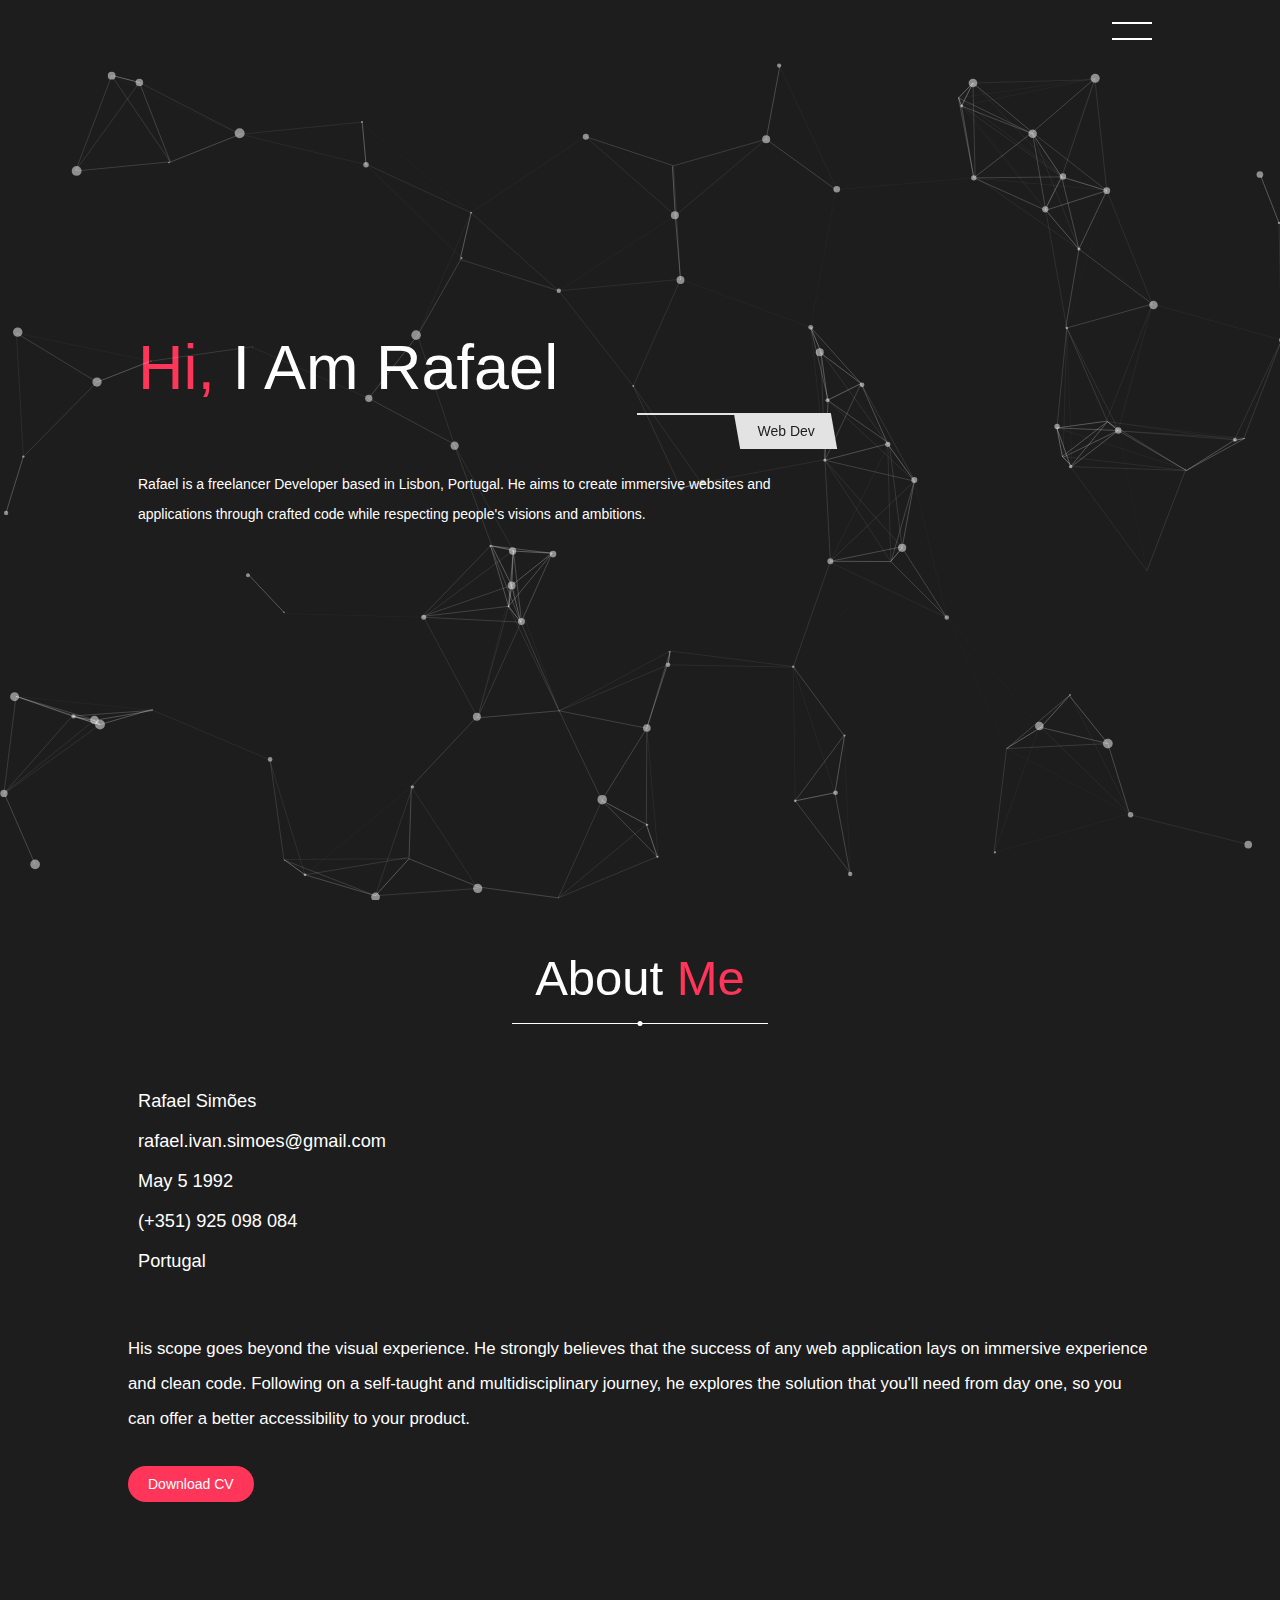
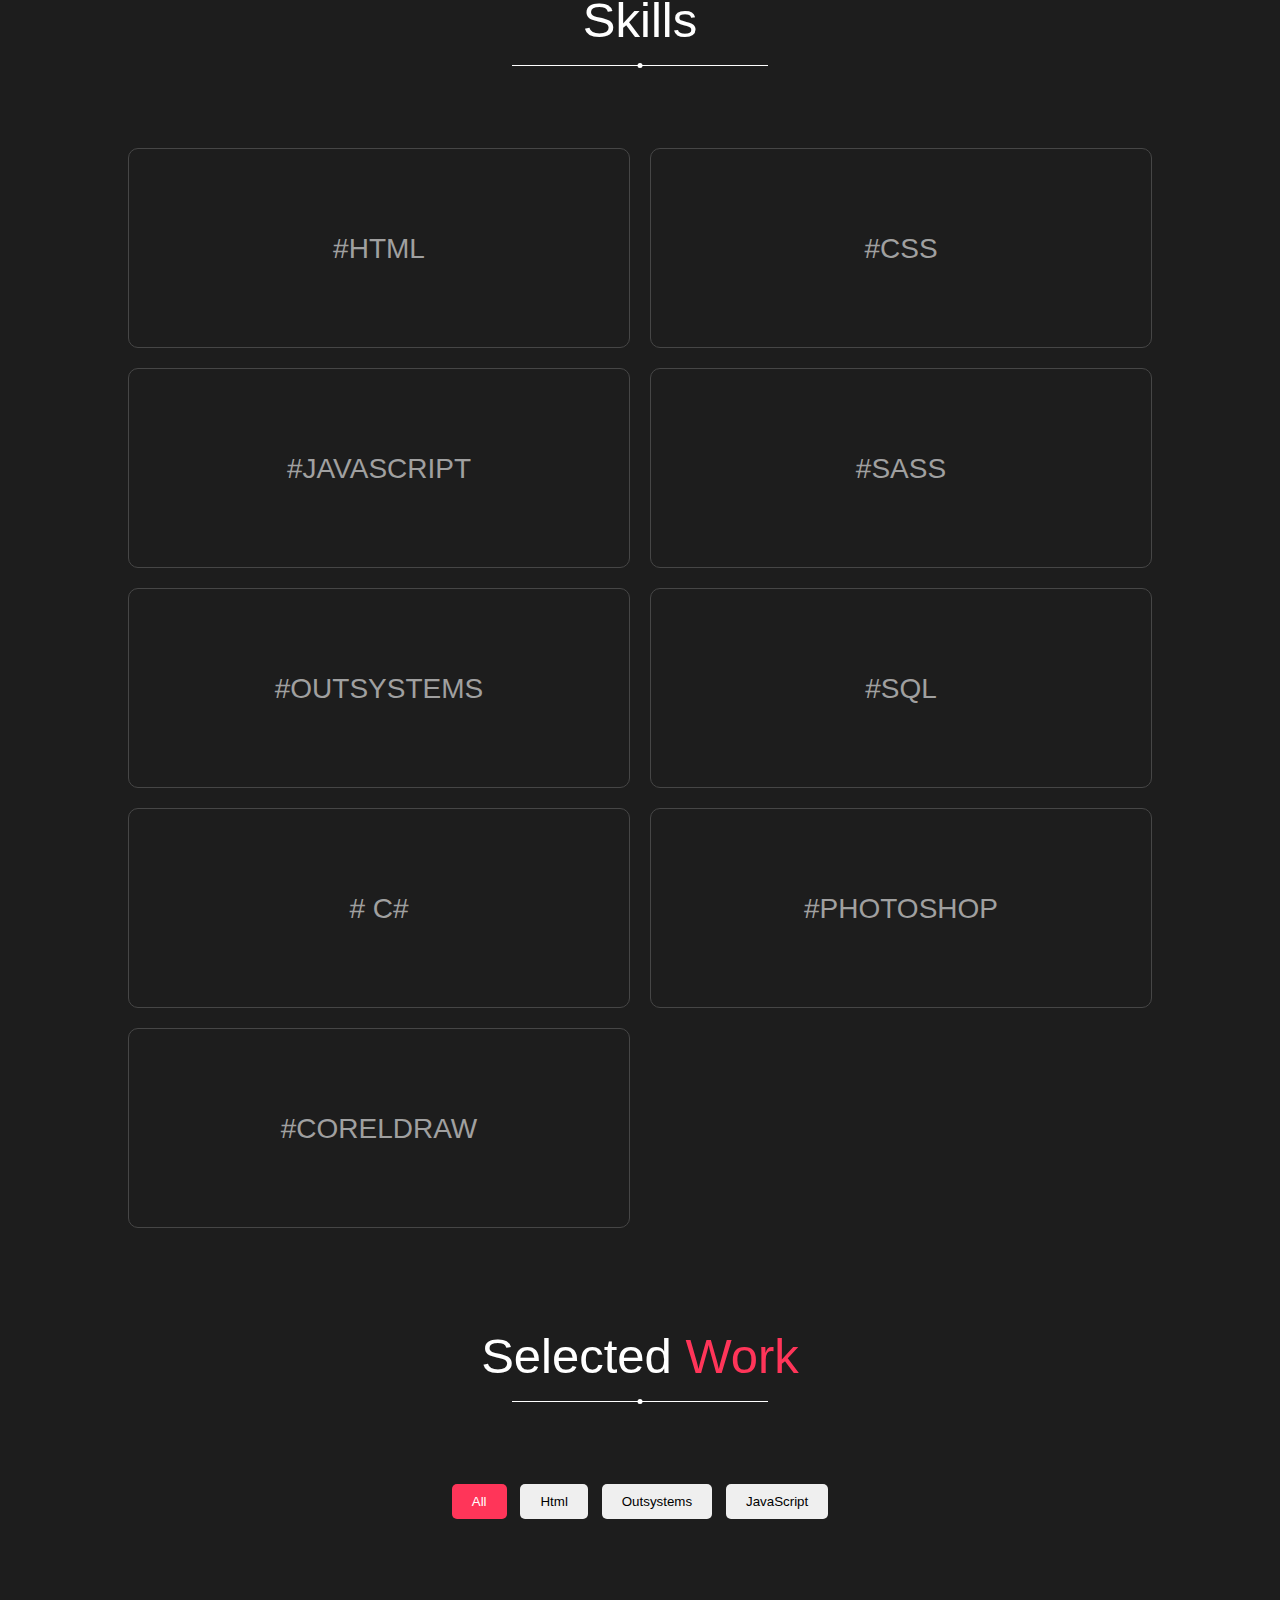
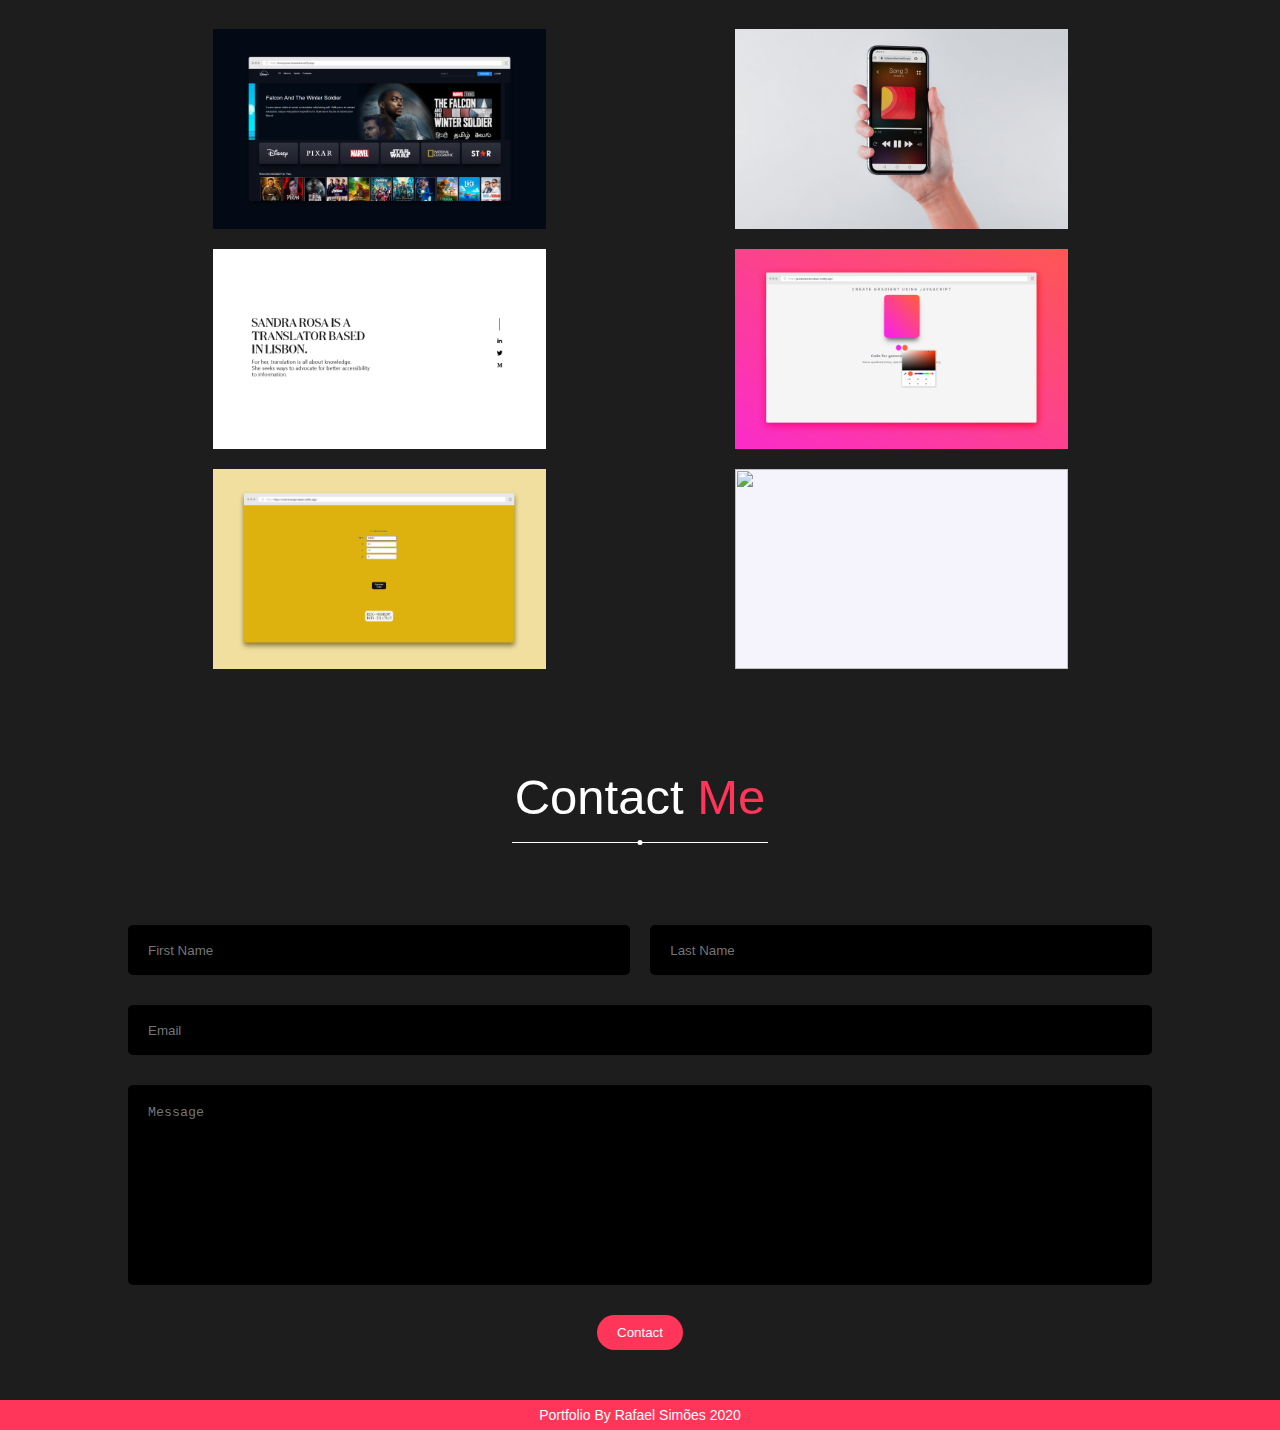
==== index.html @ a0189faa "updated index" ====
<!DOCTYPE html><html lang="en"><head><meta charset="UTF-8"><meta http-equiv="X-UA-Compatible" content="IE=edge"><meta name="viewport" content="width=device-width,initial-scale=1"><meta name="description" content="Personal webdev portfolio to show off my works, Owner: Rafael Simões"><title>Webdev Portfolio</title><link rel="icon" type="image/svg+xml" href="assets/favicon.svg"><link rel="icon" type="image/png" href="assets/favicon.png"><link rel="stylesheet" href="https://pro.fontawesome.com/releases/v5.10.0/css/all.css" integrity="sha384-AYmEC3Yw5cVb3ZcuHtOA93w35dYTsvhLPVnYs9eStHfGJvOvKxVfELGroGkvsg+p" crossorigin="anonymous"><link rel="stylesheet" href="css/style.min.css"><script src="js/jquery.min.js" type="text/javascript"></script></head><body><nav class="navbar"><h1 class="brand"></h1><div class="toggle-btn"><span></span> <span></span></div><ul class="links-container"><li class="links-item"><a href="#" class="link active">home</a></li><li class="links-item"><a href="#project-section" class="link">projects</a></li><li class="links-item"><a href="#about-section" class="link">about</a></li><li class="links-item"><a href="#contact-section" class="link">contact</a></li></ul></nav><section class="home"><div id="particles-js"><div class="hero-content"><h1 class="hero-heading"><span class="highlight">hi, </span>i am rafael</h1><p class="profession">web dev</p><p class="info">Rafael is a freelancer Developer based in Lisbon, Portugal. He aims to create immersive websites and applications through crafted code while respecting people's visions and ambitions.</p></div></div><!-- <img src="assets/profilepic.jpg" alt="" class="image"> --></section><section class="about" id="about-section"><h2 class="heading">about <span class="highlight">me</span></h2><p class="sub-heading"></p><div class="separator"></div><div class="about-me-container"><div class="left-col"><ul><li><span><!-- <label for="name">Name:</label> --><i class="fas fa-user"></i>Rafael Simões</span></li><li><span><!-- <label for="email">Email:</label> --><i class="fas fa-at"></i>rafael.ivan.simoes@gmail.com</span></li><li><span><!-- <label for="birthday">Birthday:</label> --><i class="fas fa-birthday-cake"></i>May 5 1992</span></li><li><span><!-- <label for="phone">Phone:</label> --><i class="fas fa-mobile-alt"></i>(+351) 925 098 084</span></li><li><span><!-- <label for="from">From:</label> --><i class="fas fa-map-marker-alt"></i>Portugal</span></li><!-- <li><span><label for="residence">Residence:</label>Odivelas, Lisbon</span></li> --></ul></div><div class="right-col"><p class="about-para">His scope goes beyond the visual experience. He strongly believes that the success of any web application lays on immersive experience and clean code. Following on a self-taught and multidisciplinary journey, he explores the solution that you'll need from day one, so you can offer a better accessibility to your product.</p><a href="https://drive.google.com/file/d/15778K49CwCt2Iw3bn6GkXHOOySLthZd6/view?usp=sharing" class="btn" target="_blank" rel="noreferrer">download CV</a></div></div><h2 class="heading">skills</h2><div class="separator"></div><div class="skill-container"><div class="skill-card" style="--bg:#f06529"><p class="skill">#HTML</p></div><div class="skill-card" style="--bg:#379AD6"><p class="skill">#CSS</p></div><div class="skill-card" style="--bg:#F7DF1E"><p class="skill">#JAVASCRIPT</p></div><div class="skill-card" style="--bg:#ff00bb"><p class="skill">#SASS</p></div><div class="skill-card" style="--bg:#f00000"><p class="skill">#OUTSYSTEMS</p></div><div class="skill-card" style="--bg:#5ED9FB"><p class="skill">#SQL</p></div><div class="skill-card" style="--bg:#326690"><p class="skill"># C#</p></div><div class="skill-card" style="--bg:#001870"><p class="skill">#PHOTOSHOP</p></div><div class="skill-card" style="--bg:#00bd00"><p class="skill">#CORELDRAW</p></div></div></section><section class="project" id="project-section"><h2 class="heading">Selected<span class="highlight"> work</span></h2><p class="sub-heading"></p><div class="separator"></div><div class="filters"><button class="filter-btn active" id="all">all</button> <button class="filter-btn" id="html">html</button> <button class="filter-btn" id="outsystems">outsystems</button> <button class="filter-btn" id="javascript">javaScript</button><!--             <button class="filter-btn " id="ui">ui/ux</button> --></div><div class="project-container"></div></section><section class="contact" id="contact-section"><h2 class="heading">Contact<span class="highlight"> Me</span></h2><p class="sub-heading"></p><div class="separator"></div><form action="index.html?submitted=OK" name="contact" method="POST" data-netlify="true"><div class="contact-form"><div class="name"><input type="text" name="firstName" class="first-name" required placeholder="first name"> <input type="text" name="lastName" class="last-name" required placeholder="last name"></div><input type="email" name="email" required class="email" placeholder="email"> <textarea class="message" name="message" placeholder="message" required></textarea> <button class="btn contact-btn">contact</button></div></form></section><footer class="footer">Portfolio by Rafael Simões 2020</footer><script src="js/project.min.js"></script><script src="js/script.min.js"></script><script src="js/particles.min.js"></script><script src="js/app.min.js"></script></body></html>
---- css/style.min.css ----
*{margin:0;padding:0;box-sizing:border-box}html{scroll-behavior:smooth}body{width:100%;position:relative;background:#1d1d1d;color:#fff;font-family:Roboto,sans-serif}ul{list-style:none}.navbar{position:fixed;top:0;left:0;width:100%;height:60px;background:#1d1d1d;padding:0 10vw;display:flex;justify-content:space-between;align-items:center;z-index:9}.brand{text-transform:capitalize;font-weight:500}.links-container{display:flex;list-style:none}.link{text-transform:capitalize;color:#fff;text-decoration:none;margin:0 10px;padding:10px;position:relative}.link:hover:not(.active){opacity:.7}.link.active::before,.separator::before{content:'';position:absolute;bottom:0;left:50%;transform:translateX(-50%);width:5px;height:5px;border-radius:50%;background:#fff}.link.active::after,.separator::after{content:'';position:absolute;bottom:2px;left:0;width:100%;height:1px;background:#fff}.home{width:100%;min-height:calc(100vh - 60px);height:auto;margin-top:60px;padding:0 10vw;display:flex;align-items:center;justify-content:space-between;position:relative}.particles-js-canvas-el{position:absolute;top:0;left:0;z-index:0}.hero-content{width:50%}.hero-heading{font-size:5rem;text-transform:capitalize;font-weight:500}.highlight{color:#ff3559}.profession{width:fit-content;display:block;margin:10px 0 20px;margin-left:auto;text-transform:capitalize;position:relative;padding:10px 20px;color:#1d1d1d;z-index:2}.profession::before{content:'';position:absolute;top:0;left:0;width:100%;height:100%;background:#e3e3e3;z-index:-1;transform:skewX(10deg)}.profession::after{content:'';position:absolute;top:0;left:-100px;width:100px;height:2px;background:#e3e3e3}.info{line-height:30px;margin-bottom:50px}.btn{padding:10px 20px;text-decoration:none;border-radius:50px;background:#ff3559;color:#fff;text-transform:capitalize;border:none}.image{max-width:350px;object-fit:cover;border-radius:50px;z-index:2}.about{width:100%;height:auto;padding:50px 10vw}.heading{text-align:center;font-weight:500;font-size:3.5rem;text-transform:capitalize}.sub-heading{text-align:center;text-shadow:1rem;margin:10px;opacity:.7}.separator{width:25%;margin:20px auto;position:relative}.about-me-container{margin:75px 0 100px;width:100%;display:grid;grid-template-columns:40% 60%;grid-gap:50px}.left-col,.right-col{position:relative}.about-image{border-radius:10px;box-shadow:0 10px 10px rgba(0,0,0,.25)}.left-col ul{line-height:40px}.left-col ul li{width:100%;position:relative;font-size:1.3rem}.left-col ul li label{font-weight:600;color:#212529;min-width:130px;display:inline-block;background:#f5f5f5;padding:2px 8px;font-size:1.3rem;border-radius:4px;margin-right:10px;margin-bottom:1rem}.left-col i{text-align:center;margin-right:10px;min-width:20px}.about-para{font-size:1.2rem;font-weight:300;line-height:35px;margin-bottom:40px}.skill-container{position:relative;margin-top:100px;display:grid;grid-template-columns:repeat(4,1fr);grid-gap:20px}.skill-card{height:200px;border-radius:10px;border:1px solid #464646;text-align:center;position:relative;cursor:pointer;transition:.5s}.skill{font-size:2rem;color:#a0a0a0;line-height:200px;padding:0 20px}.skill-card:hover{background:var(--bg)}.skill-card:hover .skill{color:#fff}.skill-card.large{grid-column:2 span}.contact,.project{position:relative;padding:50px 10vw}.filters{width:fit-content;display:block;margin:100px auto}.filter-btn{padding:10px 20px;border-radius:5px;border:none;text-transform:capitalize;margin:0 5px 10px;cursor:pointer}.filter-btn.active{background:#ff3559;color:#fff}.project-container{width:100%;display:grid;grid-template-columns:repeat(3,1fr);grid-gap:20px;align-items:center}.project-card{position:relative;cursor:pointer;display:block}.project-card img{width:500px;height:300px;max-height:300px;max-width:500px;object-fit:contain;background-color:#f5f3fb}.project-card .content{position:absolute;top:0;left:0;width:100%;height:100%;background:rgba(0,0,0,.7);display:flex;justify-content:center;align-items:center;transition:.5s;text-transform:capitalize;opacity:0}.content a,.content a:active,.content:visited{color:#e9e9e9}.project-name{font-weight:300;font-size:2.5rem;text-align:center}.tags{position:absolute;bottom:20px;left:20px;opacity:.6;width:90%}.project-card:hover .content{opacity:1}.project-card.hide{display:none}.contact-form{width:100%;margin-top:100px;position:relative}.contact-form input,.message{width:100%;display:block;height:50px;padding:20px;border-radius:5px;background:#000;color:#fff;border:none;outline:0;margin:30px 0;text-transform:capitalize;resize:none}.message{height:200px}.contact-form .name{display:flex;justify-content:space-between}.name input{width:49%;margin:0}.contact-form .btn{display:block;margin:auto;cursor:pointer}.footer{width:100%;height:30px;text-align:center;background-color:#ff3559;text-transform:capitalize;line-height:30px}@media(max-width:1500px){html{font-size:14px}.toggle-btn{position:absolute;width:40px;height:40px;right:10vw;cursor:pointer}.toggle-btn span{position:absolute;width:100%;height:2px;background:#fff;top:30%;transition:.5s}.toggle-btn span:nth-child(2){top:70%}.toggle-btn.active span:nth-child(1){top:50%;transform:rotate(45deg)}.toggle-btn.active span:nth-child(2){top:50%;transform:rotate(-45deg)}.links-container{position:absolute;top:60px;background:#1d1d1d;width:100%;left:0;padding:0 10vw;flex-direction:column;transition:.5s;opacity:0;pointer-events:none}.links-container.show{opacity:1;pointer-events:all}.link{margin-left:auto;text-align:center;display:block;height:50px}.home{flex-direction:column-reverse;height:fit-content;padding-bottom:50px;justify-content:center}.home .image{width:250px;margin:40px}.hero-content{width:70%;min-width:350px;text-align:left;padding:10px}.hero-heading{text-align:left;font-size:4.5rem}.about-me-container{grid-template-columns:1fr}.left-col{margin:auto;margin-left:0;width:50%;min-width:320px;text-align:left}.project-container,.skill-container{grid-template-columns:repeat(2,1fr)}.project-container{justify-items:center}.skill-card{grid-column:1 span!important}.project-card img{height:200px;width:333px}.project-card{height:200px;width:333px}}@media (max-width:500px){html{font-size:12px}.profession{margin-right:10px}.contact-form input,.message{border:1px solid #fff}.about-para,.left-col::before,.sub-heading,p{font-size:1.4rem}.btn{font-size:1.2rem}.image{max-width:180px}.about-image{width:90%;margin:auto;display:block}.skill-container{grid-template-columns:repeat(2,45%)}.project-container{grid-template-columns:1fr}.project-card img{max-height:180px;max-width:300px}.project-card{width:300px;height:180px}.about-me-container,.contact-form,.project-container,.skill-container{margin-top:50px}.skill-card{height:30px}.filters{margin:50px auto}.skill{font-size:1.2rem;line-height:30px;padding:0 5px}.project-name{font-size:2rem;padding:5px}.tags{font-size:1.2rem;left:5px}.name{flex-direction:column}.name input{width:100%}.first-name{margin-bottom:30px!important}.left-col ul li{font-size:1.5rem}.left-col ul li label{min-width:100px;font-size:1.1rem}.links-container{font-size:1.3rem}.home{margin-top:60px;justify-content:center}}
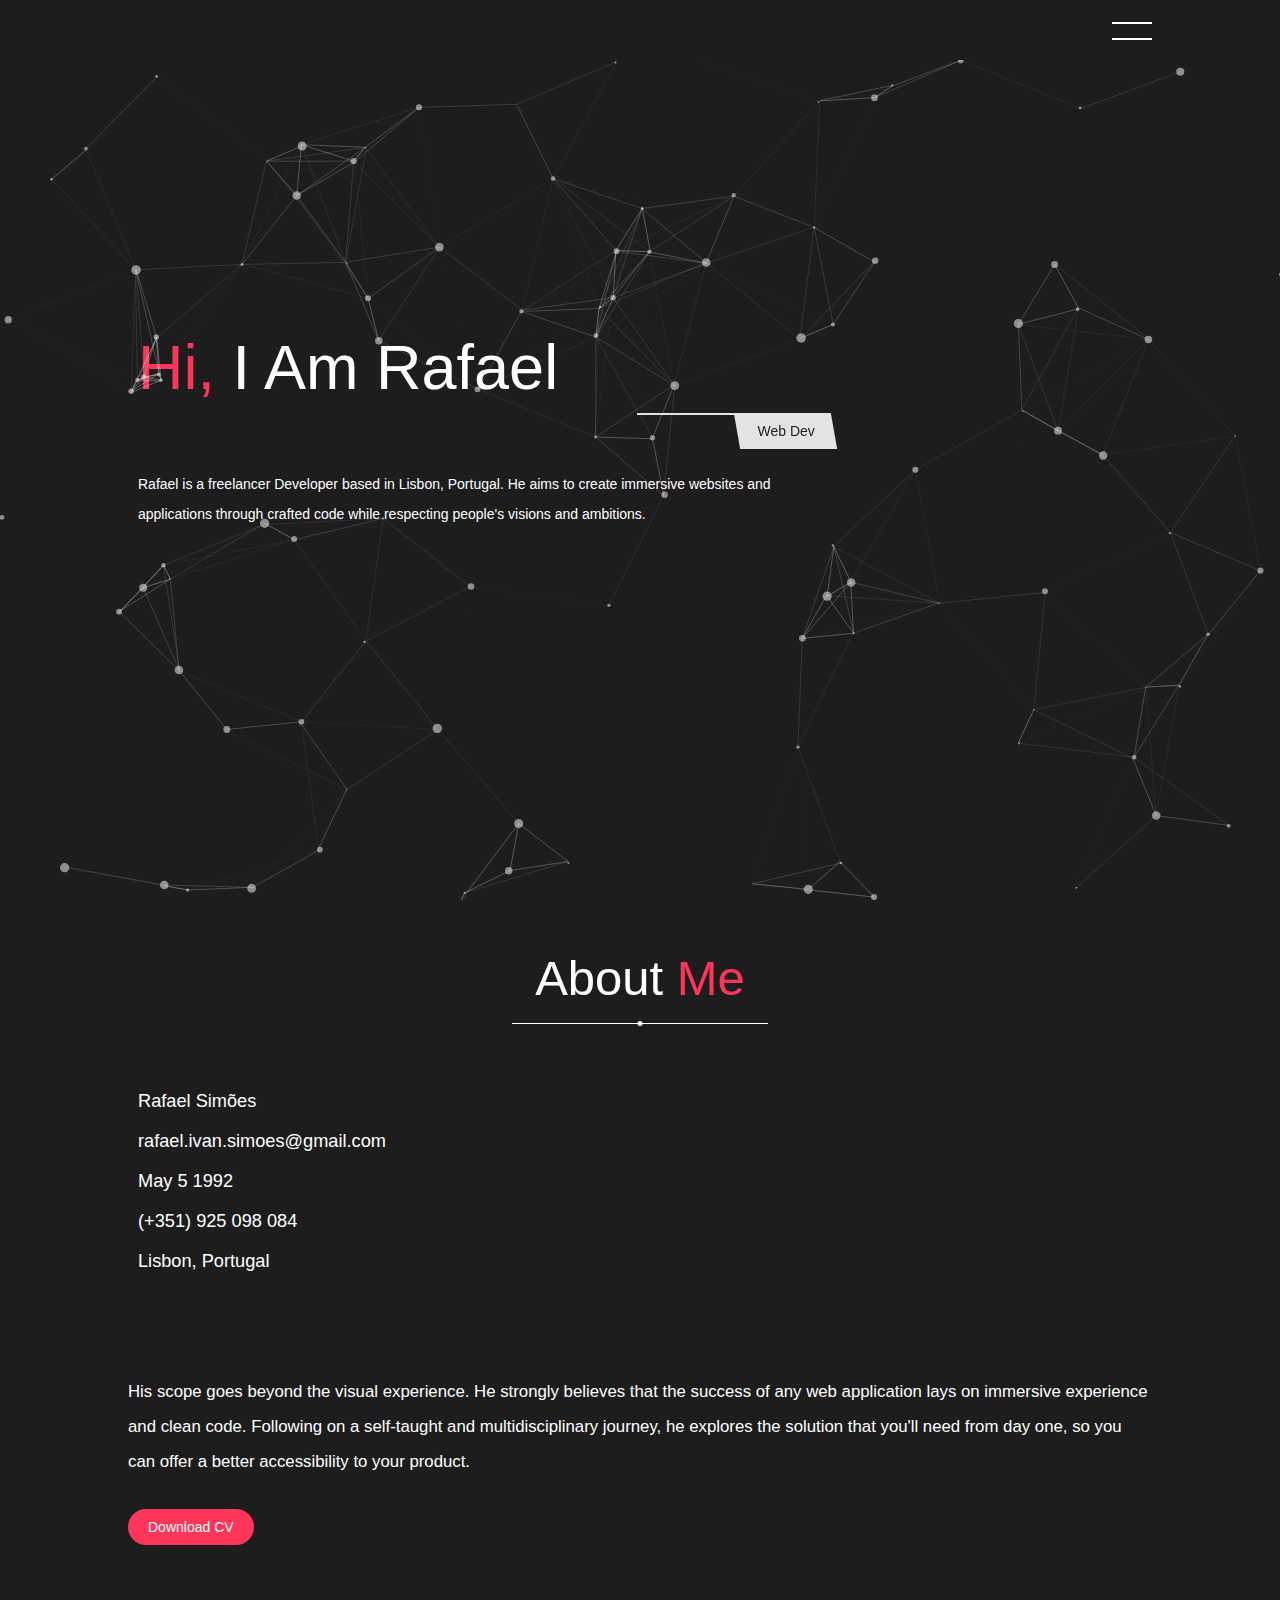
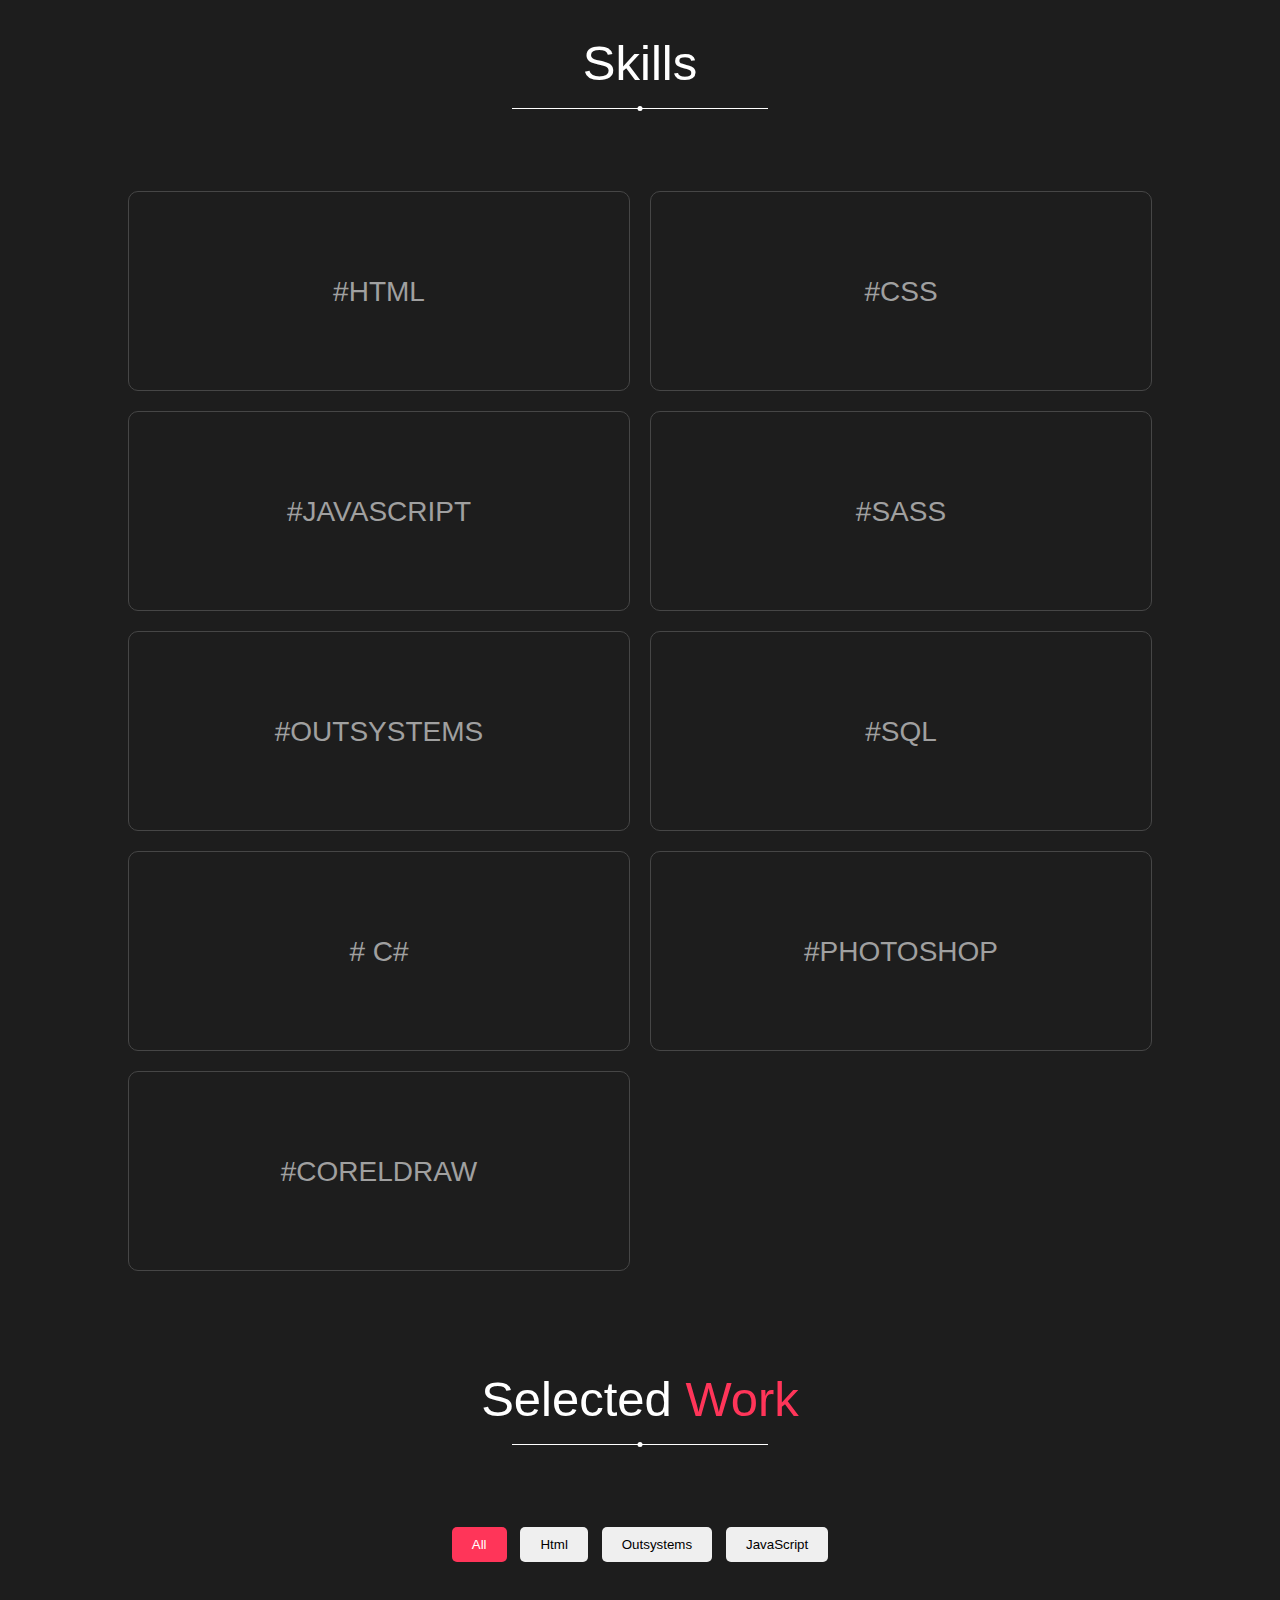
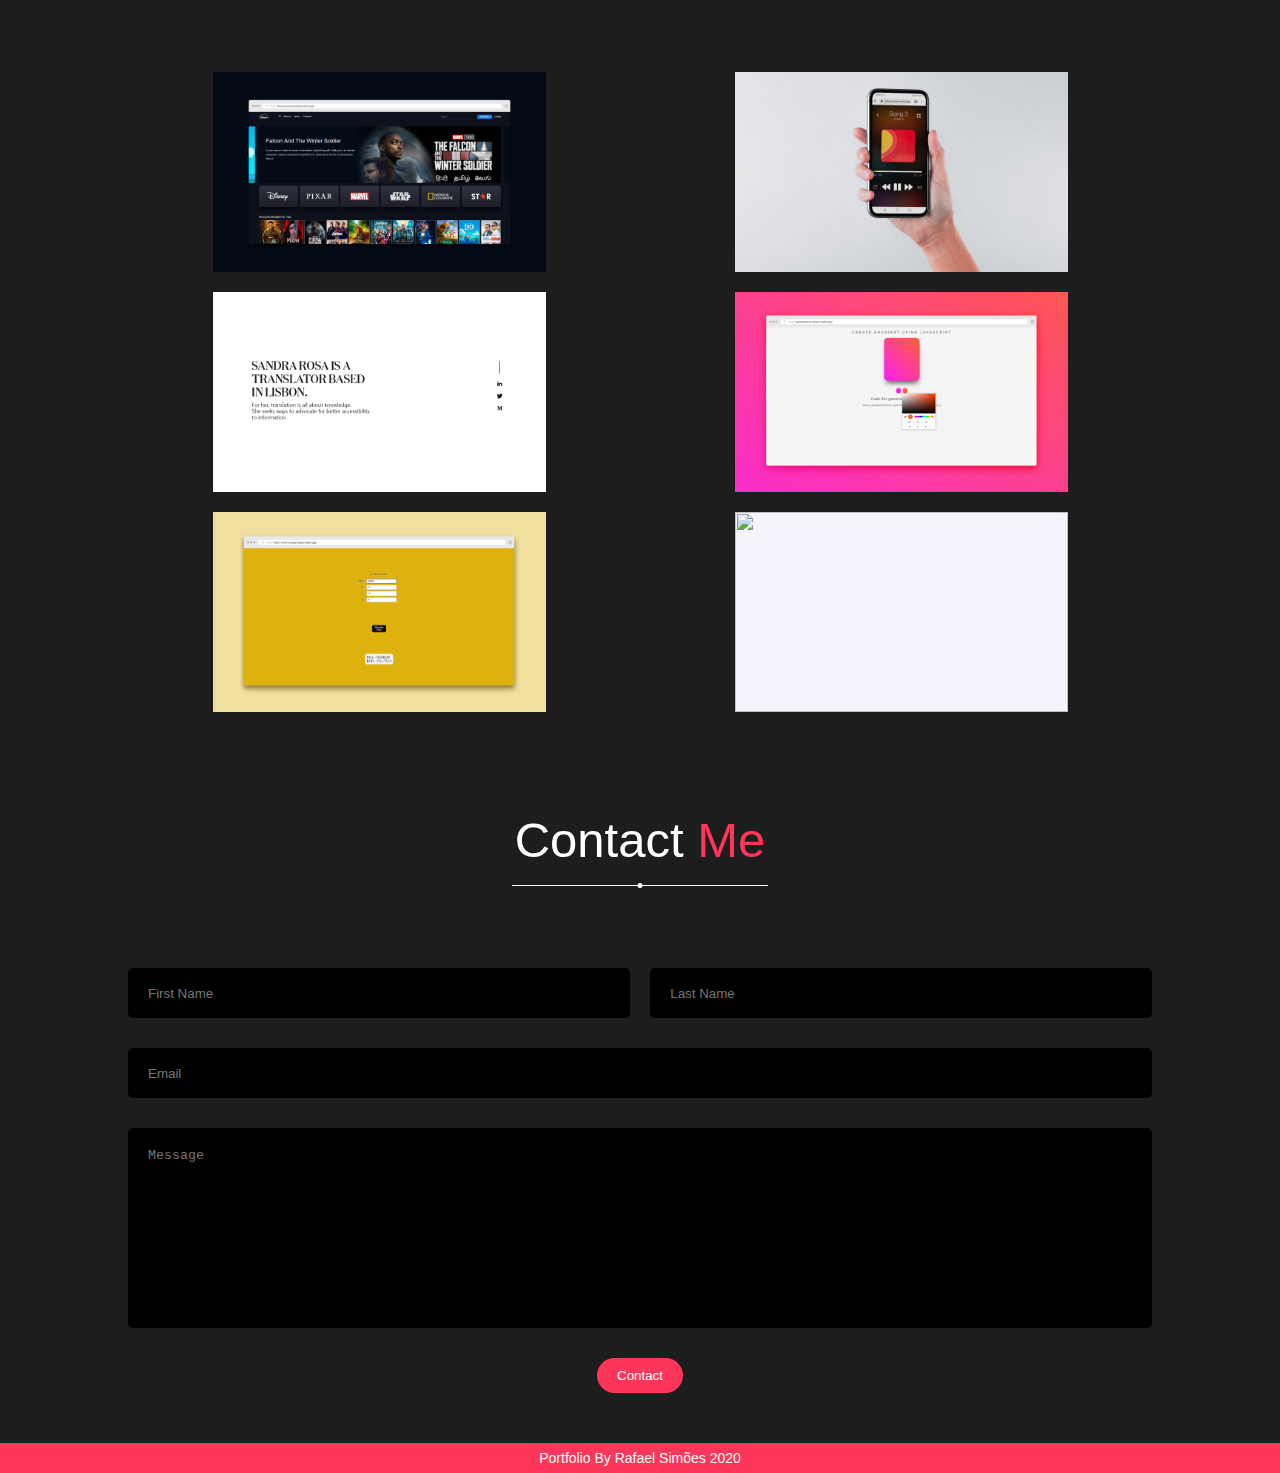
==== commit ab87b922: "updated index" ====
--- a/index.html
+++ b/index.html
@@ -1 +1 @@
-<!DOCTYPE html><html lang="en"><head><meta charset="UTF-8"><meta http-equiv="X-UA-Compatible" content="IE=edge"><meta name="viewport" content="width=device-width,initial-scale=1"><meta name="description" content="Personal webdev portfolio to show off my works, Owner: Rafael Simões"><title>Webdev Portfolio</title><link rel="icon" type="image/svg+xml" href="assets/favicon.svg"><link rel="icon" type="image/png" href="assets/favicon.png"><link rel="stylesheet" href="https://pro.fontawesome.com/releases/v5.10.0/css/all.css" integrity="sha384-AYmEC3Yw5cVb3ZcuHtOA93w35dYTsvhLPVnYs9eStHfGJvOvKxVfELGroGkvsg+p" crossorigin="anonymous"><link rel="stylesheet" href="css/style.min.css"><script src="js/jquery.min.js" type="text/javascript"></script></head><body><nav class="navbar"><h1 class="brand"></h1><div class="toggle-btn"><span></span> <span></span></div><ul class="links-container"><li class="links-item"><a href="#" class="link active">home</a></li><li class="links-item"><a href="#project-section" class="link">projects</a></li><li class="links-item"><a href="#about-section" class="link">about</a></li><li class="links-item"><a href="#contact-section" class="link">contact</a></li></ul></nav><section class="home"><div id="particles-js"><div class="hero-content"><h1 class="hero-heading"><span class="highlight">hi, </span>i am rafael</h1><p class="profession">web dev</p><p class="info">Rafael is a freelancer Developer based in Lisbon, Portugal. He aims to create immersive websites and applications through crafted code while respecting people's visions and ambitions.</p></div></div><!-- <img src="assets/profilepic.jpg" alt="" class="image"> --></section><section class="about" id="about-section"><h2 class="heading">about <span class="highlight">me</span></h2><p class="sub-heading"></p><div class="separator"></div><div class="about-me-container"><div class="left-col"><ul><li><span><!-- <label for="name">Name:</label> --><i class="fas fa-user"></i>Rafael Simões</span></li><li><span><!-- <label for="email">Email:</label> --><i class="fas fa-at"></i>rafael.ivan.simoes@gmail.com</span></li><li><span><!-- <label for="birthday">Birthday:</label> --><i class="fas fa-birthday-cake"></i>May 5 1992</span></li><li><span><!-- <label for="phone">Phone:</label> --><i class="fas fa-mobile-alt"></i>(+351) 925 098 084</span></li><li><span><!-- <label for="from">From:</label> --><i class="fas fa-map-marker-alt"></i>Portugal</span></li><!-- <li><span><label for="residence">Residence:</label>Odivelas, Lisbon</span></li> --></ul></div><div class="right-col"><p class="about-para">His scope goes beyond the visual experience. He strongly believes that the success of any web application lays on immersive experience and clean code. Following on a self-taught and multidisciplinary journey, he explores the solution that you'll need from day one, so you can offer a better accessibility to your product.</p><a href="https://drive.google.com/file/d/15778K49CwCt2Iw3bn6GkXHOOySLthZd6/view?usp=sharing" class="btn" target="_blank" rel="noreferrer">download CV</a></div></div><h2 class="heading">skills</h2><div class="separator"></div><div class="skill-container"><div class="skill-card" style="--bg:#f06529"><p class="skill">#HTML</p></div><div class="skill-card" style="--bg:#379AD6"><p class="skill">#CSS</p></div><div class="skill-card" style="--bg:#F7DF1E"><p class="skill">#JAVASCRIPT</p></div><div class="skill-card" style="--bg:#ff00bb"><p class="skill">#SASS</p></div><div class="skill-card" style="--bg:#f00000"><p class="skill">#OUTSYSTEMS</p></div><div class="skill-card" style="--bg:#5ED9FB"><p class="skill">#SQL</p></div><div class="skill-card" style="--bg:#326690"><p class="skill"># C#</p></div><div class="skill-card" style="--bg:#001870"><p class="skill">#PHOTOSHOP</p></div><div class="skill-card" style="--bg:#00bd00"><p class="skill">#CORELDRAW</p></div></div></section><section class="project" id="project-section"><h2 class="heading">Selected<span class="highlight"> work</span></h2><p class="sub-heading"></p><div class="separator"></div><div class="filters"><button class="filter-btn active" id="all">all</button> <button class="filter-btn" id="html">html</button> <button class="filter-btn" id="outsystems">outsystems</button> <button class="filter-btn" id="javascript">javaScript</button><!--             <button class="filter-btn " id="ui">ui/ux</button> --></div><div class="project-container"></div></section><section class="contact" id="contact-section"><h2 class="heading">Contact<span class="highlight"> Me</span></h2><p class="sub-heading"></p><div class="separator"></div><form action="index.html?submitted=OK" name="contact" method="POST" data-netlify="true"><div class="contact-form"><div class="name"><input type="text" name="firstName" class="first-name" required placeholder="first name"> <input type="text" name="lastName" class="last-name" required placeholder="last name"></div><input type="email" name="email" required class="email" placeholder="email"> <textarea class="message" name="message" placeholder="message" required></textarea> <button class="btn contact-btn">contact</button></div></form></section><footer class="footer">Portfolio by Rafael Simões 2020</footer><script src="js/project.min.js"></script><script src="js/script.min.js"></script><script src="js/particles.min.js"></script><script src="js/app.min.js"></script></body></html>+<!DOCTYPE html><html lang="en"><head><meta charset="UTF-8"><meta http-equiv="X-UA-Compatible" content="IE=edge"><meta name="viewport" content="width=device-width,initial-scale=1"><meta name="description" content="Personal webdev portfolio to show off my works, Owner: Rafael Simões"><title>Webdev Portfolio</title><link rel="icon" type="image/svg+xml" href="assets/favicon.svg"><link rel="icon" type="image/png" href="assets/favicon.png"><link rel="icon" type="image/x-icon" href="assets/favicon/favicon.ico"><link rel="stylesheet" href="https://pro.fontawesome.com/releases/v5.10.0/css/all.css" integrity="sha384-AYmEC3Yw5cVb3ZcuHtOA93w35dYTsvhLPVnYs9eStHfGJvOvKxVfELGroGkvsg+p" crossorigin="anonymous"><link rel="stylesheet" href="css/style.min.css"><script src="js/jquery.min.js" type="text/javascript"></script></head><body><nav class="navbar"><h1 class="brand"></h1><div class="toggle-btn"><span></span> <span></span></div><ul class="links-container"><li class="links-item"><a href="#" class="link active">home</a></li><li class="links-item"><a href="#project-section" class="link">projects</a></li><li class="links-item"><a href="#about-section" class="link">about</a></li><li class="links-item"><a href="#contact-section" class="link">contact</a></li></ul></nav><section class="home"><div id="particles-js"><div class="hero-content"><h1 class="hero-heading"><span class="highlight">hi, </span>i am rafael</h1><p class="profession">web dev</p><p class="info">Rafael is a freelancer Developer based in Lisbon, Portugal. He aims to create immersive websites and applications through crafted code while respecting people's visions and ambitions.</p></div></div><!-- <img src="assets/profilepic.jpg" alt="" class="image"> --></section><section class="about" id="about-section"><h2 class="heading">about <span class="highlight">me</span></h2><p class="sub-heading"></p><div class="separator"></div><div class="about-me-container"><div class="left-col"><ul><li><span><i class="fas fa-user"></i>Rafael Simões</span></li><li><span><i class="fas fa-at"></i>rafael.ivan.simoes@gmail.com</span></li><li><span><i class="fas fa-birthday-cake"></i>May 5 1992</span></li><li><span><i class="fas fa-mobile-alt"></i>(+351) 925 098 084</span></li><li><span><i class="fas fa-map-marker-alt"></i>Lisbon, Portugal</span></li><li><a href="https://www.linkedin.com/in/rafael-ivan/" rel="noreferrer" target="_blank"><i class="fab fa-linkedin social-icon"></i></a> <a href="https://github.com/rafael-simoes" target="_blank" rel="noreferrer"><i class="fab fa-github-square social-icon"></i></a></li></ul></div><div class="right-col"><p class="about-para">His scope goes beyond the visual experience. He strongly believes that the success of any web application lays on immersive experience and clean code. Following on a self-taught and multidisciplinary journey, he explores the solution that you'll need from day one, so you can offer a better accessibility to your product.</p><a href="https://drive.google.com/file/d/15778K49CwCt2Iw3bn6GkXHOOySLthZd6/view?usp=sharing" class="btn" target="_blank" rel="noreferrer">download CV</a></div></div><h2 class="heading">skills</h2><div class="separator"></div><div class="skill-container"><div class="skill-card" style="--bg:#f06529"><p class="skill">#HTML</p></div><div class="skill-card" style="--bg:#379AD6"><p class="skill">#CSS</p></div><div class="skill-card" style="--bg:#F7DF1E"><p class="skill">#JAVASCRIPT</p></div><div class="skill-card" style="--bg:#ff00bb"><p class="skill">#SASS</p></div><div class="skill-card" style="--bg:#f00000"><p class="skill">#OUTSYSTEMS</p></div><div class="skill-card" style="--bg:#5ED9FB"><p class="skill">#SQL</p></div><div class="skill-card" style="--bg:#326690"><p class="skill"># C#</p></div><div class="skill-card" style="--bg:#001870"><p class="skill">#PHOTOSHOP</p></div><div class="skill-card" style="--bg:#00bd00"><p class="skill">#CORELDRAW</p></div></div></section><section class="project" id="project-section"><h2 class="heading">Selected<span class="highlight"> work</span></h2><p class="sub-heading"></p><div class="separator"></div><div class="filters"><button class="filter-btn active" id="all">all</button> <button class="filter-btn" id="html">html</button> <button class="filter-btn" id="outsystems">outsystems</button> <button class="filter-btn" id="javascript">javaScript</button><!--             <button class="filter-btn " id="ui">ui/ux</button> --></div><div class="project-container"></div></section><section class="contact" id="contact-section"><h2 class="heading">Contact<span class="highlight"> Me</span></h2><p class="sub-heading"></p><div class="separator"></div><form action="index.html?submitted=OK" name="contact" method="POST" data-netlify="true"><div class="contact-form"><div class="name"><input type="text" name="firstName" class="first-name" required placeholder="first name"> <input type="text" name="lastName" class="last-name" required placeholder="last name"></div><input type="email" name="email" required class="email" placeholder="email"> <textarea class="message" name="message" placeholder="message" required></textarea> <button class="btn contact-btn">contact</button></div></form></section><footer class="footer">Portfolio by Rafael Simões 2020</footer><script src="js/project.min.js"></script><script src="js/script.min.js"></script><script src="js/particles.min.js"></script><script src="js/app.min.js"></script></body></html>--- a/css/style.min.css
+++ b/css/style.min.css
@@ -1 +1 @@
-*{margin:0;padding:0;box-sizing:border-box}html{scroll-behavior:smooth}body{width:100%;position:relative;background:#1d1d1d;color:#fff;font-family:Roboto,sans-serif}ul{list-style:none}.navbar{position:fixed;top:0;left:0;width:100%;height:60px;background:#1d1d1d;padding:0 10vw;display:flex;justify-content:space-between;align-items:center;z-index:9}.brand{text-transform:capitalize;font-weight:500}.links-container{display:flex;list-style:none}.link{text-transform:capitalize;color:#fff;text-decoration:none;margin:0 10px;padding:10px;position:relative}.link:hover:not(.active){opacity:.7}.link.active::before,.separator::before{content:'';position:absolute;bottom:0;left:50%;transform:translateX(-50%);width:5px;height:5px;border-radius:50%;background:#fff}.link.active::after,.separator::after{content:'';position:absolute;bottom:2px;left:0;width:100%;height:1px;background:#fff}.home{width:100%;min-height:calc(100vh - 60px);height:auto;margin-top:60px;padding:0 10vw;display:flex;align-items:center;justify-content:space-between;position:relative}.particles-js-canvas-el{position:absolute;top:0;left:0;z-index:0}.hero-content{width:50%}.hero-heading{font-size:5rem;text-transform:capitalize;font-weight:500}.highlight{color:#ff3559}.profession{width:fit-content;display:block;margin:10px 0 20px;margin-left:auto;text-transform:capitalize;position:relative;padding:10px 20px;color:#1d1d1d;z-index:2}.profession::before{content:'';position:absolute;top:0;left:0;width:100%;height:100%;background:#e3e3e3;z-index:-1;transform:skewX(10deg)}.profession::after{content:'';position:absolute;top:0;left:-100px;width:100px;height:2px;background:#e3e3e3}.info{line-height:30px;margin-bottom:50px}.btn{padding:10px 20px;text-decoration:none;border-radius:50px;background:#ff3559;color:#fff;text-transform:capitalize;border:none}.image{max-width:350px;object-fit:cover;border-radius:50px;z-index:2}.about{width:100%;height:auto;padding:50px 10vw}.heading{text-align:center;font-weight:500;font-size:3.5rem;text-transform:capitalize}.sub-heading{text-align:center;text-shadow:1rem;margin:10px;opacity:.7}.separator{width:25%;margin:20px auto;position:relative}.about-me-container{margin:75px 0 100px;width:100%;display:grid;grid-template-columns:40% 60%;grid-gap:50px}.left-col,.right-col{position:relative}.about-image{border-radius:10px;box-shadow:0 10px 10px rgba(0,0,0,.25)}.left-col ul{line-height:40px}.left-col ul li{width:100%;position:relative;font-size:1.3rem}.left-col ul li label{font-weight:600;color:#212529;min-width:130px;display:inline-block;background:#f5f5f5;padding:2px 8px;font-size:1.3rem;border-radius:4px;margin-right:10px;margin-bottom:1rem}.left-col i{text-align:center;margin-right:10px;min-width:20px}.about-para{font-size:1.2rem;font-weight:300;line-height:35px;margin-bottom:40px}.skill-container{position:relative;margin-top:100px;display:grid;grid-template-columns:repeat(4,1fr);grid-gap:20px}.skill-card{height:200px;border-radius:10px;border:1px solid #464646;text-align:center;position:relative;cursor:pointer;transition:.5s}.skill{font-size:2rem;color:#a0a0a0;line-height:200px;padding:0 20px}.skill-card:hover{background:var(--bg)}.skill-card:hover .skill{color:#fff}.skill-card.large{grid-column:2 span}.contact,.project{position:relative;padding:50px 10vw}.filters{width:fit-content;display:block;margin:100px auto}.filter-btn{padding:10px 20px;border-radius:5px;border:none;text-transform:capitalize;margin:0 5px 10px;cursor:pointer}.filter-btn.active{background:#ff3559;color:#fff}.project-container{width:100%;display:grid;grid-template-columns:repeat(3,1fr);grid-gap:20px;align-items:center}.project-card{position:relative;cursor:pointer;display:block}.project-card img{width:500px;height:300px;max-height:300px;max-width:500px;object-fit:contain;background-color:#f5f3fb}.project-card .content{position:absolute;top:0;left:0;width:100%;height:100%;background:rgba(0,0,0,.7);display:flex;justify-content:center;align-items:center;transition:.5s;text-transform:capitalize;opacity:0}.content a,.content a:active,.content:visited{color:#e9e9e9}.project-name{font-weight:300;font-size:2.5rem;text-align:center}.tags{position:absolute;bottom:20px;left:20px;opacity:.6;width:90%}.project-card:hover .content{opacity:1}.project-card.hide{display:none}.contact-form{width:100%;margin-top:100px;position:relative}.contact-form input,.message{width:100%;display:block;height:50px;padding:20px;border-radius:5px;background:#000;color:#fff;border:none;outline:0;margin:30px 0;text-transform:capitalize;resize:none}.message{height:200px}.contact-form .name{display:flex;justify-content:space-between}.name input{width:49%;margin:0}.contact-form .btn{display:block;margin:auto;cursor:pointer}.footer{width:100%;height:30px;text-align:center;background-color:#ff3559;text-transform:capitalize;line-height:30px}@media(max-width:1500px){html{font-size:14px}.toggle-btn{position:absolute;width:40px;height:40px;right:10vw;cursor:pointer}.toggle-btn span{position:absolute;width:100%;height:2px;background:#fff;top:30%;transition:.5s}.toggle-btn span:nth-child(2){top:70%}.toggle-btn.active span:nth-child(1){top:50%;transform:rotate(45deg)}.toggle-btn.active span:nth-child(2){top:50%;transform:rotate(-45deg)}.links-container{position:absolute;top:60px;background:#1d1d1d;width:100%;left:0;padding:0 10vw;flex-direction:column;transition:.5s;opacity:0;pointer-events:none}.links-container.show{opacity:1;pointer-events:all}.link{margin-left:auto;text-align:center;display:block;height:50px}.home{flex-direction:column-reverse;height:fit-content;padding-bottom:50px;justify-content:center}.home .image{width:250px;margin:40px}.hero-content{width:70%;min-width:350px;text-align:left;padding:10px}.hero-heading{text-align:left;font-size:4.5rem}.about-me-container{grid-template-columns:1fr}.left-col{margin:auto;margin-left:0;width:50%;min-width:320px;text-align:left}.project-container,.skill-container{grid-template-columns:repeat(2,1fr)}.project-container{justify-items:center}.skill-card{grid-column:1 span!important}.project-card img{height:200px;width:333px}.project-card{height:200px;width:333px}}@media (max-width:500px){html{font-size:12px}.profession{margin-right:10px}.contact-form input,.message{border:1px solid #fff}.about-para,.left-col::before,.sub-heading,p{font-size:1.4rem}.btn{font-size:1.2rem}.image{max-width:180px}.about-image{width:90%;margin:auto;display:block}.skill-container{grid-template-columns:repeat(2,45%)}.project-container{grid-template-columns:1fr}.project-card img{max-height:180px;max-width:300px}.project-card{width:300px;height:180px}.about-me-container,.contact-form,.project-container,.skill-container{margin-top:50px}.skill-card{height:30px}.filters{margin:50px auto}.skill{font-size:1.2rem;line-height:30px;padding:0 5px}.project-name{font-size:2rem;padding:5px}.tags{font-size:1.2rem;left:5px}.name{flex-direction:column}.name input{width:100%}.first-name{margin-bottom:30px!important}.left-col ul li{font-size:1.5rem}.left-col ul li label{min-width:100px;font-size:1.1rem}.links-container{font-size:1.3rem}.home{margin-top:60px;justify-content:center}}+*{margin:0;padding:0;box-sizing:border-box}html{scroll-behavior:smooth}body{width:100%;position:relative;background:#1d1d1d;color:#fff;font-family:Roboto,sans-serif}ul{list-style:none}.navbar{position:fixed;top:0;left:0;width:100%;height:60px;background:#1d1d1d;padding:0 10vw;display:flex;justify-content:space-between;align-items:center;z-index:9}.brand{text-transform:capitalize;font-weight:500}.links-container{display:flex;list-style:none}.link{text-transform:capitalize;color:#fff;text-decoration:none;margin:0 10px;padding:10px;position:relative}.link:hover:not(.active){opacity:.7}.link.active::before,.separator::before{content:'';position:absolute;bottom:0;left:50%;transform:translateX(-50%);width:5px;height:5px;border-radius:50%;background:#fff}.link.active::after,.separator::after{content:'';position:absolute;bottom:2px;left:0;width:100%;height:1px;background:#fff}.home{width:100%;min-height:calc(100vh - 60px);height:auto;margin-top:60px;padding:0 10vw;display:flex;align-items:center;justify-content:space-between;position:relative}.particles-js-canvas-el{position:absolute;top:0;left:0;z-index:0}.hero-content{width:50%}.hero-heading{font-size:5rem;text-transform:capitalize;font-weight:500}.highlight{color:#ff3559}.profession{width:fit-content;display:block;margin:10px 0 20px;margin-left:auto;text-transform:capitalize;position:relative;padding:10px 20px;color:#1d1d1d;z-index:2}.profession::before{content:'';position:absolute;top:0;left:0;width:100%;height:100%;background:#e3e3e3;z-index:-1;transform:skewX(10deg)}.profession::after{content:'';position:absolute;top:0;left:-100px;width:100px;height:2px;background:#e3e3e3}.info{line-height:30px;margin-bottom:50px}.btn{padding:10px 20px;text-decoration:none;border-radius:50px;background:#ff3559;color:#fff;text-transform:capitalize;border:none}.image{max-width:350px;object-fit:cover;border-radius:50px;z-index:2}.about{width:100%;height:auto;padding:50px 10vw}.heading{text-align:center;font-weight:500;font-size:3.5rem;text-transform:capitalize}.sub-heading{text-align:center;text-shadow:1rem;margin:10px;opacity:.7}.separator{width:25%;margin:20px auto;position:relative}.about-me-container{margin:75px 0 100px;width:100%;display:grid;grid-template-columns:40% 60%;grid-gap:50px}.left-col,.right-col{position:relative}.social-icon{font-size:2rem;color:#fff!important}.social-icon:nth-child(0){margin-left:30px}.left-col a:active,.left-col a:visited{color:#fff!important}.about-image{border-radius:10px;box-shadow:0 10px 10px rgba(0,0,0,.25)}.left-col ul{line-height:40px}.left-col ul li{width:100%;position:relative;font-size:1.3rem}.left-col ul li label{font-weight:600;color:#212529;min-width:130px;display:inline-block;background:#f5f5f5;padding:2px 8px;font-size:1.3rem;border-radius:4px;margin-right:10px;margin-bottom:1rem}.left-col i{text-align:center;margin-right:10px;min-width:20px}.about-para{font-size:1.2rem;font-weight:300;line-height:35px;margin-bottom:40px}.skill-container{position:relative;margin-top:100px;display:grid;grid-template-columns:repeat(4,1fr);grid-gap:20px}.skill-card{height:200px;border-radius:10px;border:1px solid #464646;text-align:center;position:relative;cursor:pointer;transition:.5s}.skill{font-size:2rem;color:#a0a0a0;line-height:200px;padding:0 20px}.skill-card:hover{background:var(--bg)}.skill-card:hover .skill{color:#fff}.skill-card.large{grid-column:2 span}.contact,.project{position:relative;padding:50px 10vw}.filters{width:fit-content;display:block;margin:100px auto}.filter-btn{padding:10px 20px;border-radius:5px;border:none;text-transform:capitalize;margin:0 5px 10px;cursor:pointer}.filter-btn.active{background:#ff3559;color:#fff}.project-container{width:100%;display:grid;grid-template-columns:repeat(3,1fr);grid-gap:20px;align-items:center}.project-card{position:relative;cursor:pointer;display:block}.project-card img{width:500px;height:300px;max-height:300px;max-width:500px;object-fit:contain;background-color:#f5f3fb}.project-card .content{position:absolute;top:0;left:0;width:100%;height:100%;background:rgba(0,0,0,.7);display:flex;justify-content:center;align-items:center;transition:.5s;text-transform:capitalize;opacity:0}.content a,.content a:active,.content:visited{color:#e9e9e9}.project-name{font-weight:300;font-size:2.5rem;text-align:center}.tags{position:absolute;bottom:20px;left:20px;opacity:.6;width:90%}.project-card:hover .content{opacity:1}.project-card.hide{display:none}.contact-form{width:100%;margin-top:100px;position:relative}.contact-form input,.message{width:100%;display:block;height:50px;padding:20px;border-radius:5px;background:#000;color:#fff;border:none;outline:0;margin:30px 0;text-transform:capitalize;resize:none}.message{height:200px}.contact-form .name{display:flex;justify-content:space-between}.name input{width:49%;margin:0}.contact-form .btn{display:block;margin:auto;cursor:pointer}.footer{width:100%;height:30px;text-align:center;background-color:#ff3559;text-transform:capitalize;line-height:30px}@media(max-width:1500px){html{font-size:14px}.toggle-btn{position:absolute;width:40px;height:40px;right:10vw;cursor:pointer}.toggle-btn span{position:absolute;width:100%;height:2px;background:#fff;top:30%;transition:.5s}.toggle-btn span:nth-child(2){top:70%}.toggle-btn.active span:nth-child(1){top:50%;transform:rotate(45deg)}.toggle-btn.active span:nth-child(2){top:50%;transform:rotate(-45deg)}.links-container{position:absolute;top:60px;background:#1d1d1d;width:100%;left:0;padding:0 10vw;flex-direction:column;transition:.5s;opacity:0;pointer-events:none}.links-container.show{opacity:1;pointer-events:all}.link{margin-left:auto;text-align:center;display:block;height:50px}.home{flex-direction:column-reverse;height:fit-content;padding-bottom:50px;justify-content:center}.home .image{width:250px;margin:40px}.hero-content{width:70%;min-width:350px;text-align:left;padding:10px}.hero-heading{text-align:left;font-size:4.5rem}.about-me-container{grid-template-columns:1fr}.left-col{margin:auto;margin-left:0;width:50%;min-width:320px;text-align:left}.project-container,.skill-container{grid-template-columns:repeat(2,1fr)}.project-container{justify-items:center}.skill-card{grid-column:1 span!important}.project-card img{height:200px;width:333px}.project-card{height:200px;width:333px}}@media (max-width:500px){html{font-size:12px}.profession{margin-right:10px}.contact-form input,.message{border:1px solid #fff}.about-para,.left-col::before,.sub-heading,p{font-size:1.4rem}.btn{font-size:1.2rem}.image{max-width:180px}.about-image{width:90%;margin:auto;display:block}.skill-container{grid-template-columns:repeat(2,45%)}.project-container{grid-template-columns:1fr}.project-card img{max-height:180px;max-width:300px}.project-card{width:300px;height:180px}.about-me-container,.contact-form,.project-container,.skill-container{margin-top:50px}.skill-card{height:30px}.filters{margin:50px auto}.skill{font-size:1.2rem;line-height:30px;padding:0 5px}.project-name{font-size:2rem;padding:5px}.tags{font-size:1.2rem;left:5px}.name{flex-direction:column}.name input{width:100%}.first-name{margin-bottom:30px!important}.left-col ul li{font-size:1.5rem}.left-col ul li label{min-width:100px;font-size:1.1rem}.links-container{font-size:1.3rem}.home{margin-top:60px;justify-content:center}}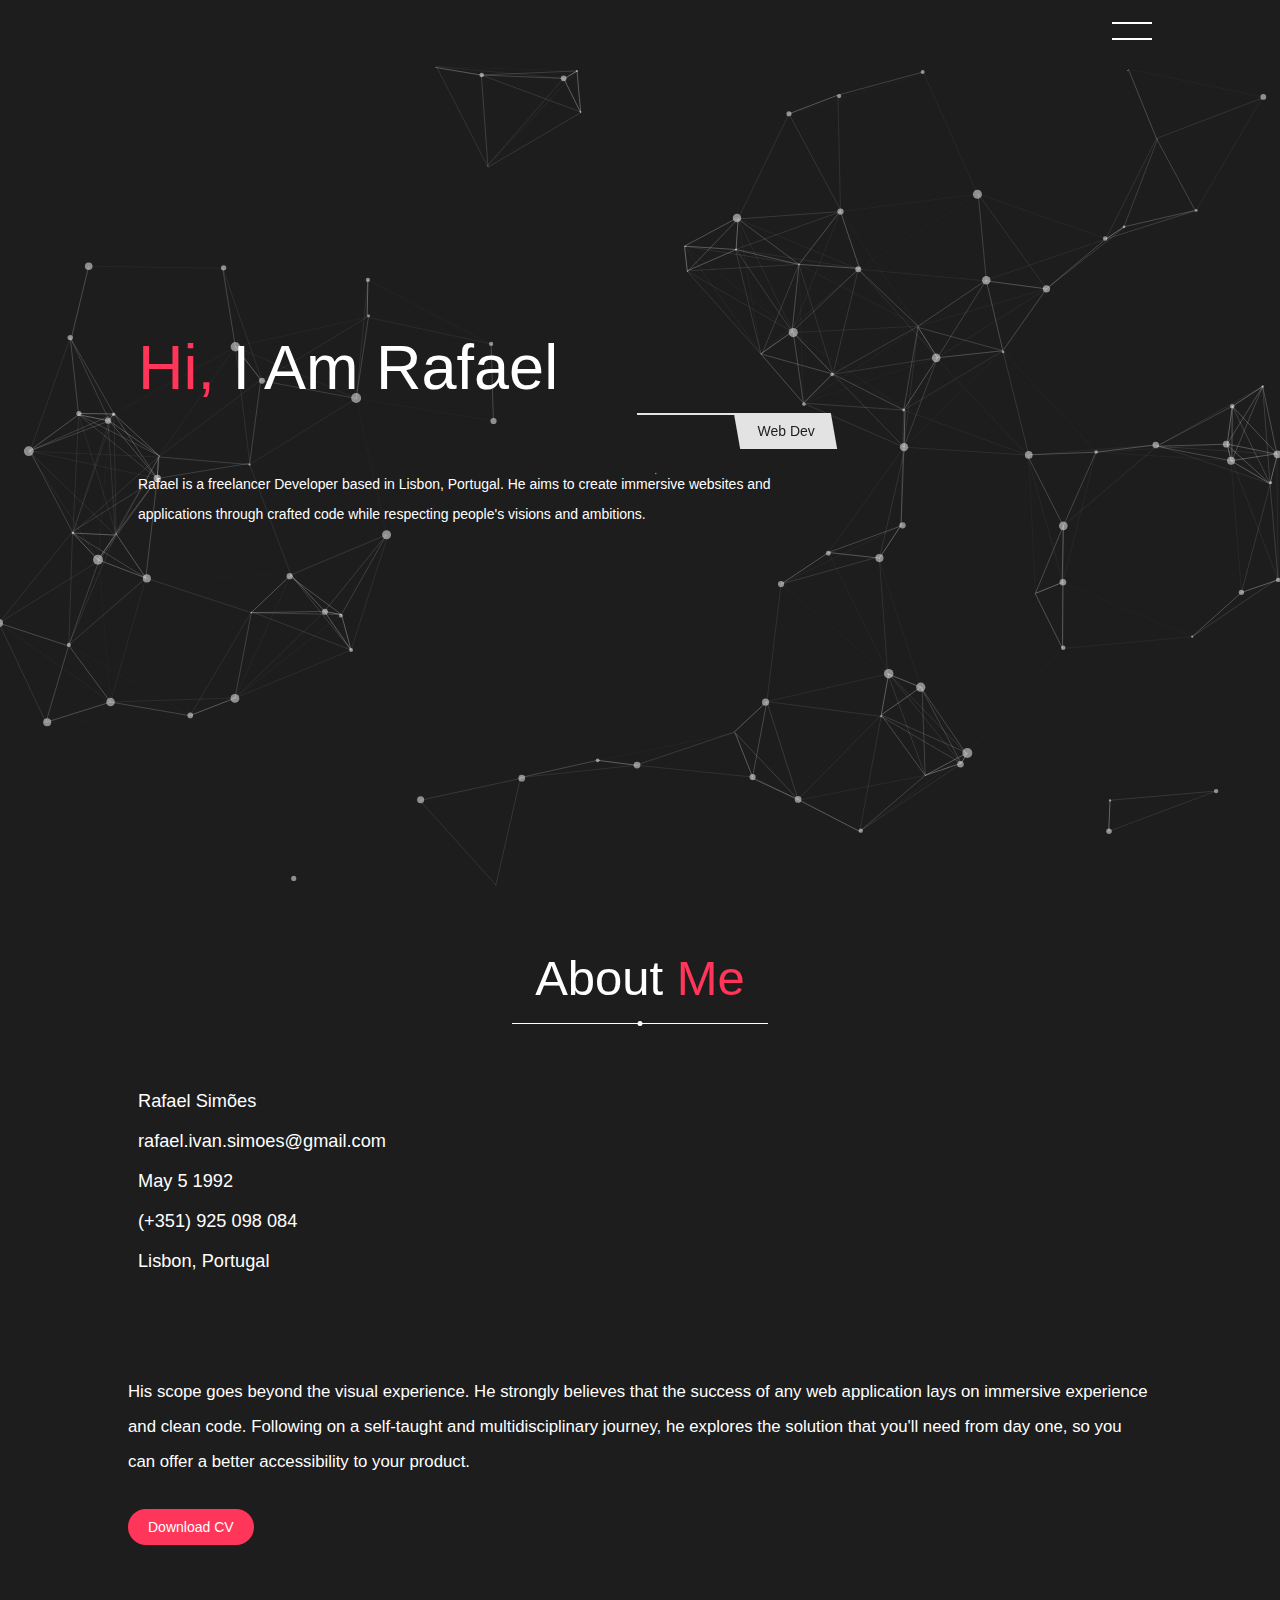
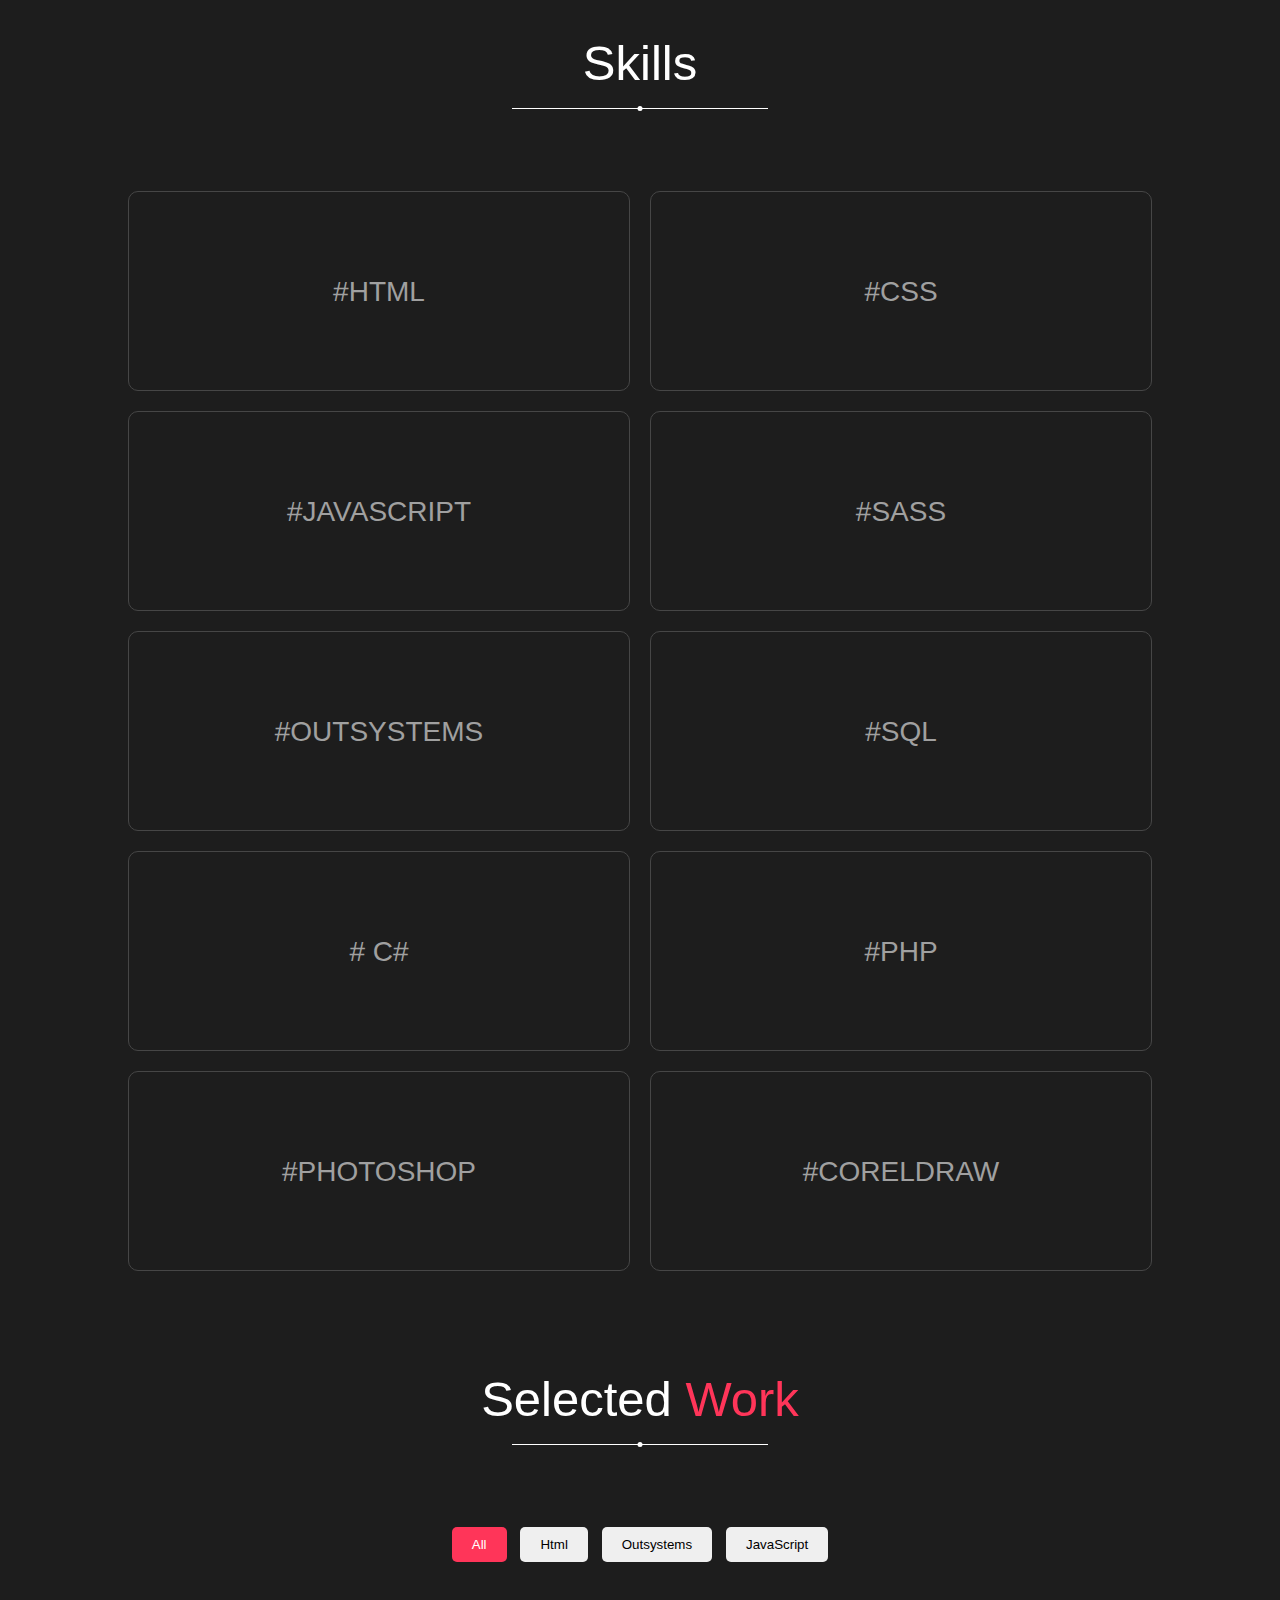
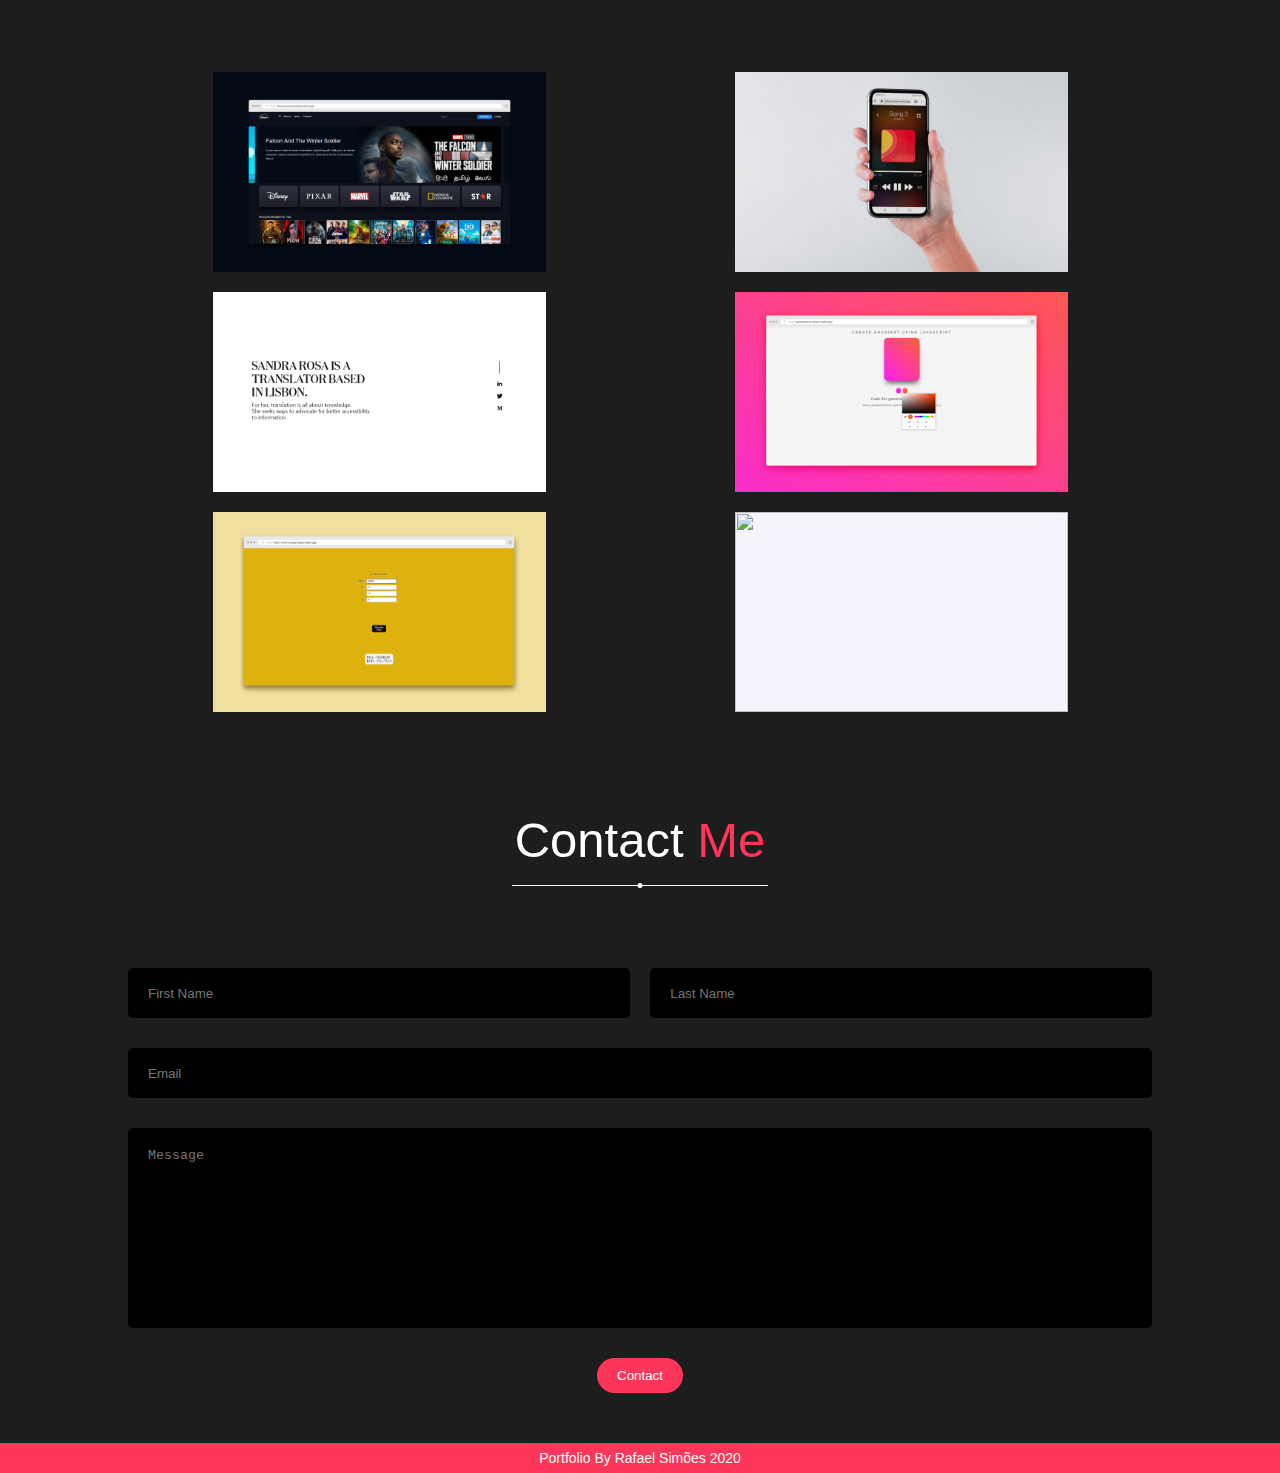
==== commit 1b210e05: "updated skills" ====
--- a/index.html
+++ b/index.html
@@ -1 +1 @@
-<!DOCTYPE html><html lang="en"><head><meta charset="UTF-8"><meta http-equiv="X-UA-Compatible" content="IE=edge"><meta name="viewport" content="width=device-width,initial-scale=1"><meta name="description" content="Personal webdev portfolio to show off my works, Owner: Rafael Simões"><title>Webdev Portfolio</title><link rel="icon" type="image/svg+xml" href="assets/favicon.svg"><link rel="icon" type="image/png" href="assets/favicon.png"><link rel="icon" type="image/x-icon" href="assets/favicon/favicon.ico"><link rel="stylesheet" href="https://pro.fontawesome.com/releases/v5.10.0/css/all.css" integrity="sha384-AYmEC3Yw5cVb3ZcuHtOA93w35dYTsvhLPVnYs9eStHfGJvOvKxVfELGroGkvsg+p" crossorigin="anonymous"><link rel="stylesheet" href="css/style.min.css"><script src="js/jquery.min.js" type="text/javascript"></script></head><body><nav class="navbar"><h1 class="brand"></h1><div class="toggle-btn"><span></span> <span></span></div><ul class="links-container"><li class="links-item"><a href="#" class="link active">home</a></li><li class="links-item"><a href="#project-section" class="link">projects</a></li><li class="links-item"><a href="#about-section" class="link">about</a></li><li class="links-item"><a href="#contact-section" class="link">contact</a></li></ul></nav><section class="home"><div id="particles-js"><div class="hero-content"><h1 class="hero-heading"><span class="highlight">hi, </span>i am rafael</h1><p class="profession">web dev</p><p class="info">Rafael is a freelancer Developer based in Lisbon, Portugal. He aims to create immersive websites and applications through crafted code while respecting people's visions and ambitions.</p></div></div><!-- <img src="assets/profilepic.jpg" alt="" class="image"> --></section><section class="about" id="about-section"><h2 class="heading">about <span class="highlight">me</span></h2><p class="sub-heading"></p><div class="separator"></div><div class="about-me-container"><div class="left-col"><ul><li><span><i class="fas fa-user"></i>Rafael Simões</span></li><li><span><i class="fas fa-at"></i>rafael.ivan.simoes@gmail.com</span></li><li><span><i class="fas fa-birthday-cake"></i>May 5 1992</span></li><li><span><i class="fas fa-mobile-alt"></i>(+351) 925 098 084</span></li><li><span><i class="fas fa-map-marker-alt"></i>Lisbon, Portugal</span></li><li><a href="https://www.linkedin.com/in/rafael-ivan/" rel="noreferrer" target="_blank"><i class="fab fa-linkedin social-icon"></i></a> <a href="https://github.com/rafael-simoes" target="_blank" rel="noreferrer"><i class="fab fa-github-square social-icon"></i></a></li></ul></div><div class="right-col"><p class="about-para">His scope goes beyond the visual experience. He strongly believes that the success of any web application lays on immersive experience and clean code. Following on a self-taught and multidisciplinary journey, he explores the solution that you'll need from day one, so you can offer a better accessibility to your product.</p><a href="https://drive.google.com/file/d/15778K49CwCt2Iw3bn6GkXHOOySLthZd6/view?usp=sharing" class="btn" target="_blank" rel="noreferrer">download CV</a></div></div><h2 class="heading">skills</h2><div class="separator"></div><div class="skill-container"><div class="skill-card" style="--bg:#f06529"><p class="skill">#HTML</p></div><div class="skill-card" style="--bg:#379AD6"><p class="skill">#CSS</p></div><div class="skill-card" style="--bg:#F7DF1E"><p class="skill">#JAVASCRIPT</p></div><div class="skill-card" style="--bg:#ff00bb"><p class="skill">#SASS</p></div><div class="skill-card" style="--bg:#f00000"><p class="skill">#OUTSYSTEMS</p></div><div class="skill-card" style="--bg:#5ED9FB"><p class="skill">#SQL</p></div><div class="skill-card" style="--bg:#326690"><p class="skill"># C#</p></div><div class="skill-card" style="--bg:#001870"><p class="skill">#PHOTOSHOP</p></div><div class="skill-card" style="--bg:#00bd00"><p class="skill">#CORELDRAW</p></div></div></section><section class="project" id="project-section"><h2 class="heading">Selected<span class="highlight"> work</span></h2><p class="sub-heading"></p><div class="separator"></div><div class="filters"><button class="filter-btn active" id="all">all</button> <button class="filter-btn" id="html">html</button> <button class="filter-btn" id="outsystems">outsystems</button> <button class="filter-btn" id="javascript">javaScript</button><!--             <button class="filter-btn " id="ui">ui/ux</button> --></div><div class="project-container"></div></section><section class="contact" id="contact-section"><h2 class="heading">Contact<span class="highlight"> Me</span></h2><p class="sub-heading"></p><div class="separator"></div><form action="index.html?submitted=OK" name="contact" method="POST" data-netlify="true"><div class="contact-form"><div class="name"><input type="text" name="firstName" class="first-name" required placeholder="first name"> <input type="text" name="lastName" class="last-name" required placeholder="last name"></div><input type="email" name="email" required class="email" placeholder="email"> <textarea class="message" name="message" placeholder="message" required></textarea> <button class="btn contact-btn">contact</button></div></form></section><footer class="footer">Portfolio by Rafael Simões 2020</footer><script src="js/project.min.js"></script><script src="js/script.min.js"></script><script src="js/particles.min.js"></script><script src="js/app.min.js"></script></body></html>+<!DOCTYPE html><html lang="en"><head><meta charset="UTF-8"><meta http-equiv="X-UA-Compatible" content="IE=edge"><meta name="viewport" content="width=device-width,initial-scale=1"><meta name="description" content="Personal webdev portfolio to show off my works, Owner: Rafael Simões"><title>Webdev Portfolio</title><link rel="icon" type="image/svg+xml" href="assets/favicon.svg"><link rel="icon" type="image/png" href="assets/favicon.png"><link rel="icon" type="image/x-icon" href="assets/favicon/favicon.ico"><link rel="stylesheet" href="https://pro.fontawesome.com/releases/v5.10.0/css/all.css" integrity="sha384-AYmEC3Yw5cVb3ZcuHtOA93w35dYTsvhLPVnYs9eStHfGJvOvKxVfELGroGkvsg+p" crossorigin="anonymous"><link rel="stylesheet" href="css/style.min.css"><script src="js/jquery.min.js" type="text/javascript"></script></head><body><nav class="navbar"><h1 class="brand"></h1><div class="toggle-btn"><span></span> <span></span></div><ul class="links-container"><li class="links-item"><a href="#" class="link active">home</a></li><li class="links-item"><a href="#project-section" class="link">projects</a></li><li class="links-item"><a href="#about-section" class="link">about</a></li><li class="links-item"><a href="#contact-section" class="link">contact</a></li></ul></nav><section class="home"><div id="particles-js"><div class="hero-content"><h1 class="hero-heading"><span class="highlight">hi, </span>i am rafael</h1><p class="profession">web dev</p><p class="info">Rafael is a freelancer Developer based in Lisbon, Portugal. He aims to create immersive websites and applications through crafted code while respecting people's visions and ambitions.</p></div></div><!-- <img src="assets/profilepic.jpg" alt="" class="image"> --></section><section class="about" id="about-section"><h2 class="heading">about <span class="highlight">me</span></h2><p class="sub-heading"></p><div class="separator"></div><div class="about-me-container"><div class="left-col"><ul><li><span><i class="fas fa-user"></i>Rafael Simões</span></li><li><span><i class="fas fa-at"></i>rafael.ivan.simoes@gmail.com</span></li><li><span><i class="fas fa-birthday-cake"></i>May 5 1992</span></li><li><span><i class="fas fa-mobile-alt"></i>(+351) 925 098 084</span></li><li><span><i class="fas fa-map-marker-alt"></i>Lisbon, Portugal</span></li><li><a href="https://www.linkedin.com/in/rafael-ivan/" rel="noreferrer" target="_blank"><i class="fab fa-linkedin social-icon"></i></a> <a href="https://github.com/rafael-simoes" target="_blank" rel="noreferrer"><i class="fab fa-github-square social-icon"></i></a></li></ul></div><div class="right-col"><p class="about-para">His scope goes beyond the visual experience. He strongly believes that the success of any web application lays on immersive experience and clean code. Following on a self-taught and multidisciplinary journey, he explores the solution that you'll need from day one, so you can offer a better accessibility to your product.</p><a href="https://drive.google.com/file/d/15778K49CwCt2Iw3bn6GkXHOOySLthZd6/view?usp=sharing" class="btn" target="_blank" rel="noreferrer">download CV</a></div></div><h2 class="heading">skills</h2><div class="separator"></div><div class="skill-container"><div class="skill-card" style="--bg:#f06529"><p class="skill">#HTML</p></div><div class="skill-card" style="--bg:#379AD6"><p class="skill">#CSS</p></div><div class="skill-card" style="--bg:#F7DF1E"><p class="skill">#JAVASCRIPT</p></div><div class="skill-card" style="--bg:#ff00bb"><p class="skill">#SASS</p></div><div class="skill-card" style="--bg:#f00000"><p class="skill">#OUTSYSTEMS</p></div><div class="skill-card" style="--bg:#5ED9FB"><p class="skill">#SQL</p></div><div class="skill-card" style="--bg:#326690"><p class="skill"># C#</p></div><div class="skill-card" style="--bg:#4d71e8"><p class="skill">#PHP</p></div><div class="skill-card" style="--bg:#001870"><p class="skill">#PHOTOSHOP</p></div><div class="skill-card" style="--bg:#00bd00"><p class="skill">#CORELDRAW</p></div></div></section><section class="project" id="project-section"><h2 class="heading">Selected<span class="highlight"> work</span></h2><p class="sub-heading"></p><div class="separator"></div><div class="filters"><button class="filter-btn active" id="all">all</button> <button class="filter-btn" id="html">html</button> <button class="filter-btn" id="outsystems">outsystems</button> <button class="filter-btn" id="javascript">javaScript</button><!--             <button class="filter-btn " id="ui">ui/ux</button> --></div><div class="project-container"></div></section><section class="contact" id="contact-section"><h2 class="heading">Contact<span class="highlight"> Me</span></h2><p class="sub-heading"></p><div class="separator"></div><form action="index.html?submitted=OK" name="contact" method="POST" data-netlify="true"><div class="contact-form"><div class="name"><input type="text" name="firstName" class="first-name" required placeholder="first name"> <input type="text" name="lastName" class="last-name" required placeholder="last name"></div><input type="email" name="email" required class="email" placeholder="email"> <textarea class="message" name="message" placeholder="message" required></textarea> <button class="btn contact-btn">contact</button></div></form></section><footer class="footer">Portfolio by Rafael Simões 2020</footer><script src="js/project.min.js"></script><script src="js/script.min.js"></script><script src="js/particles.min.js"></script><script src="js/app.min.js"></script></body></html>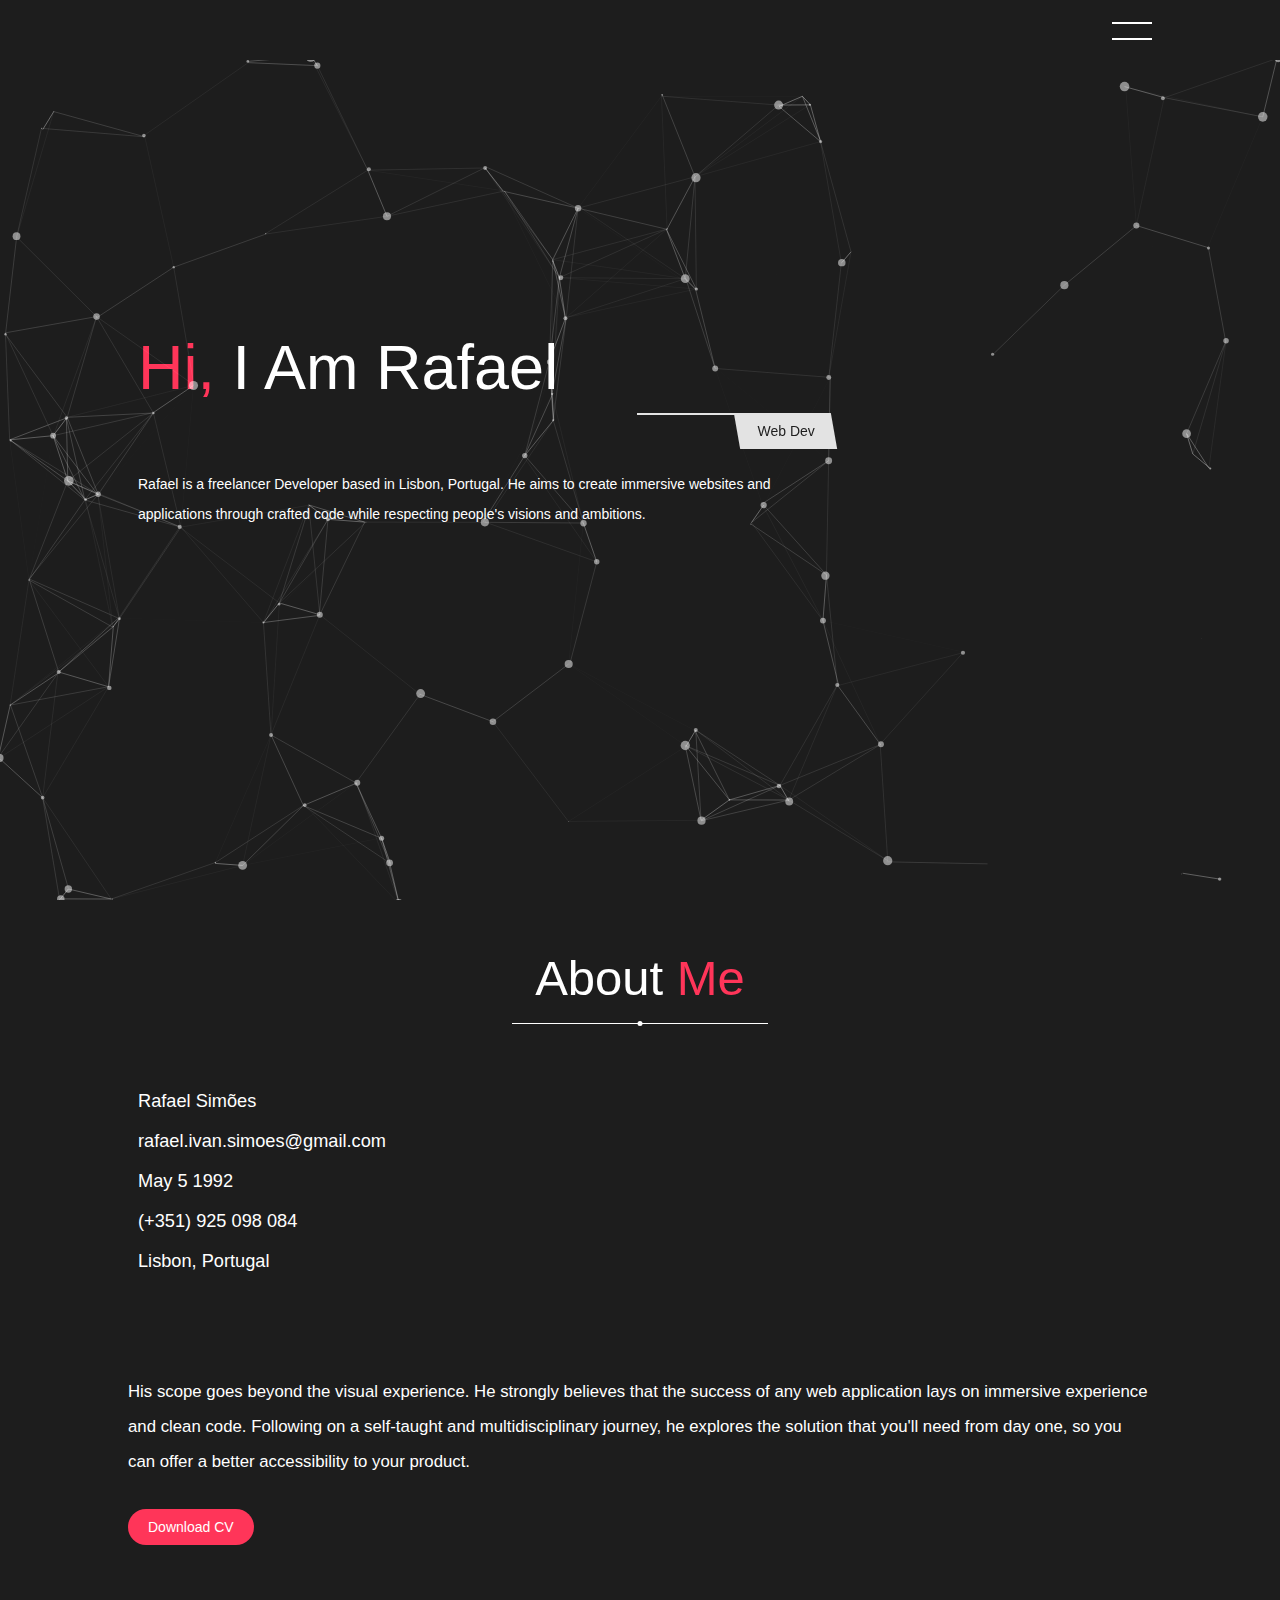
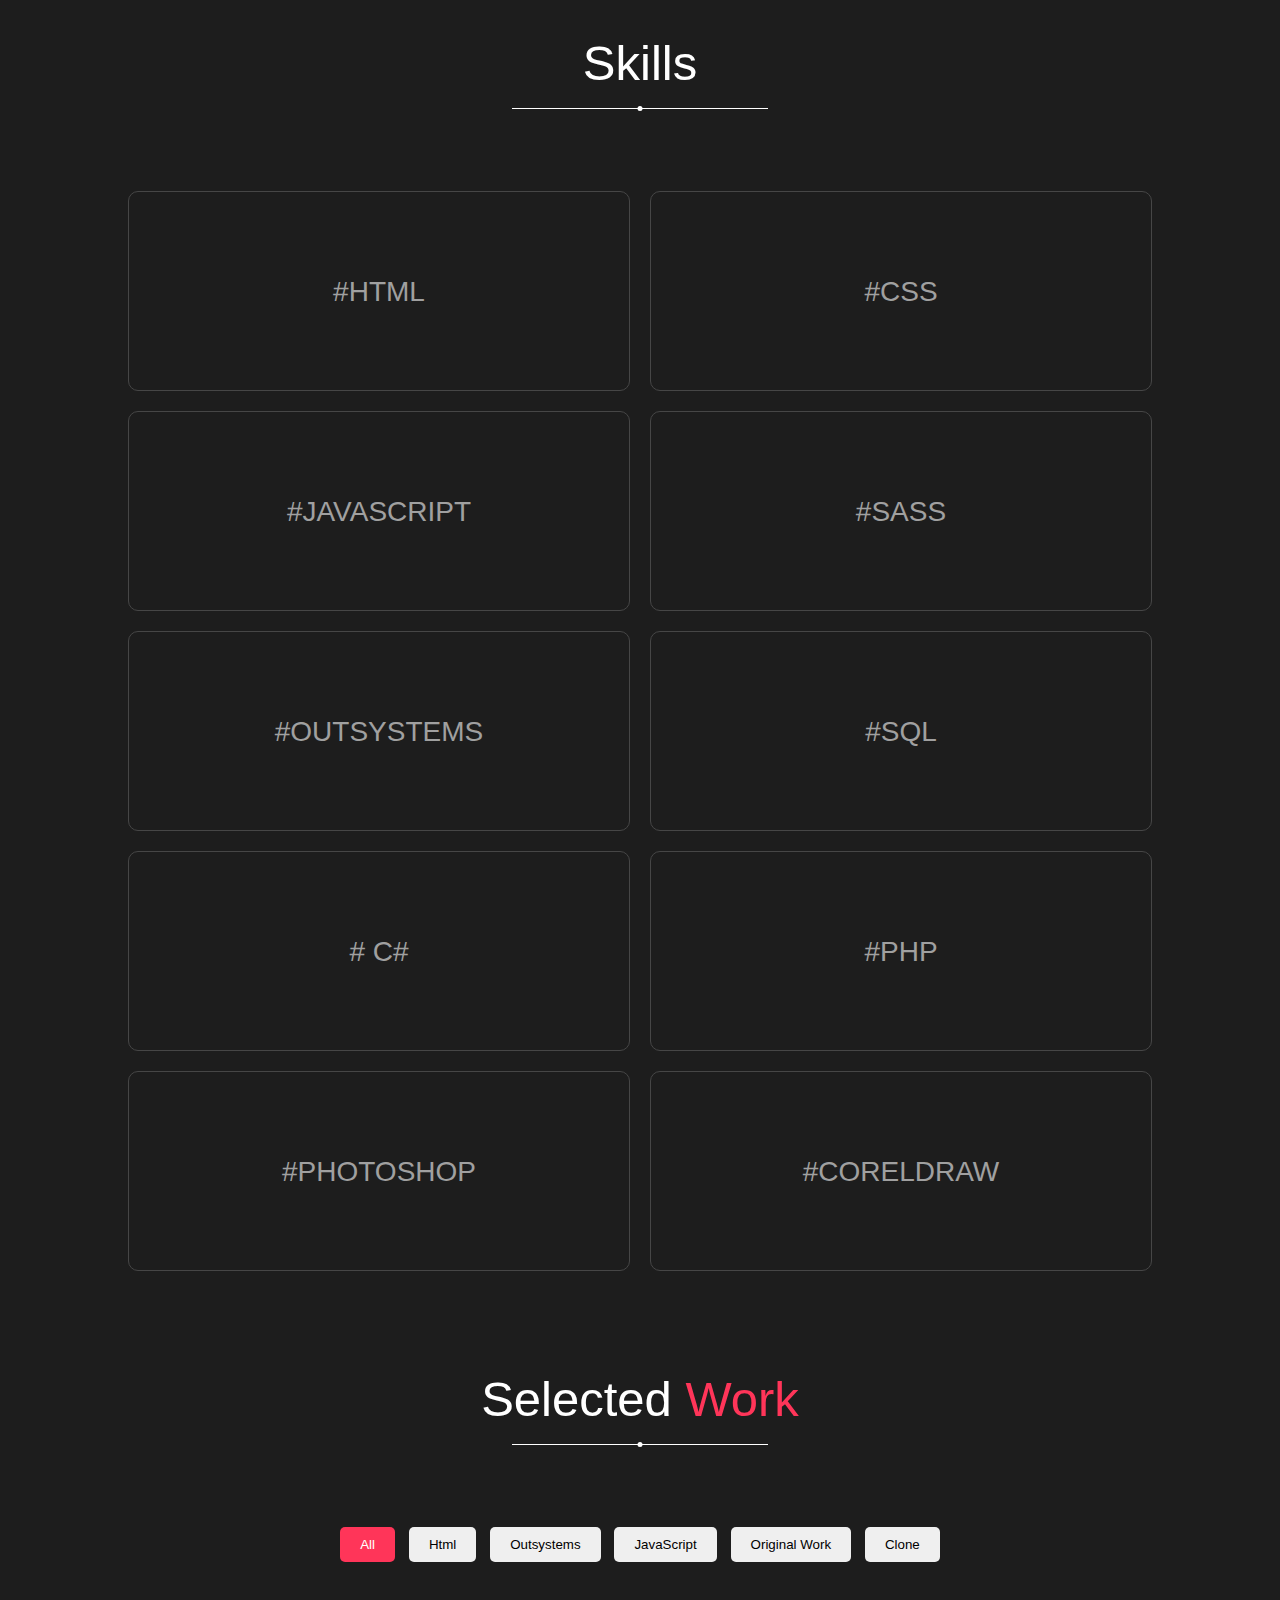
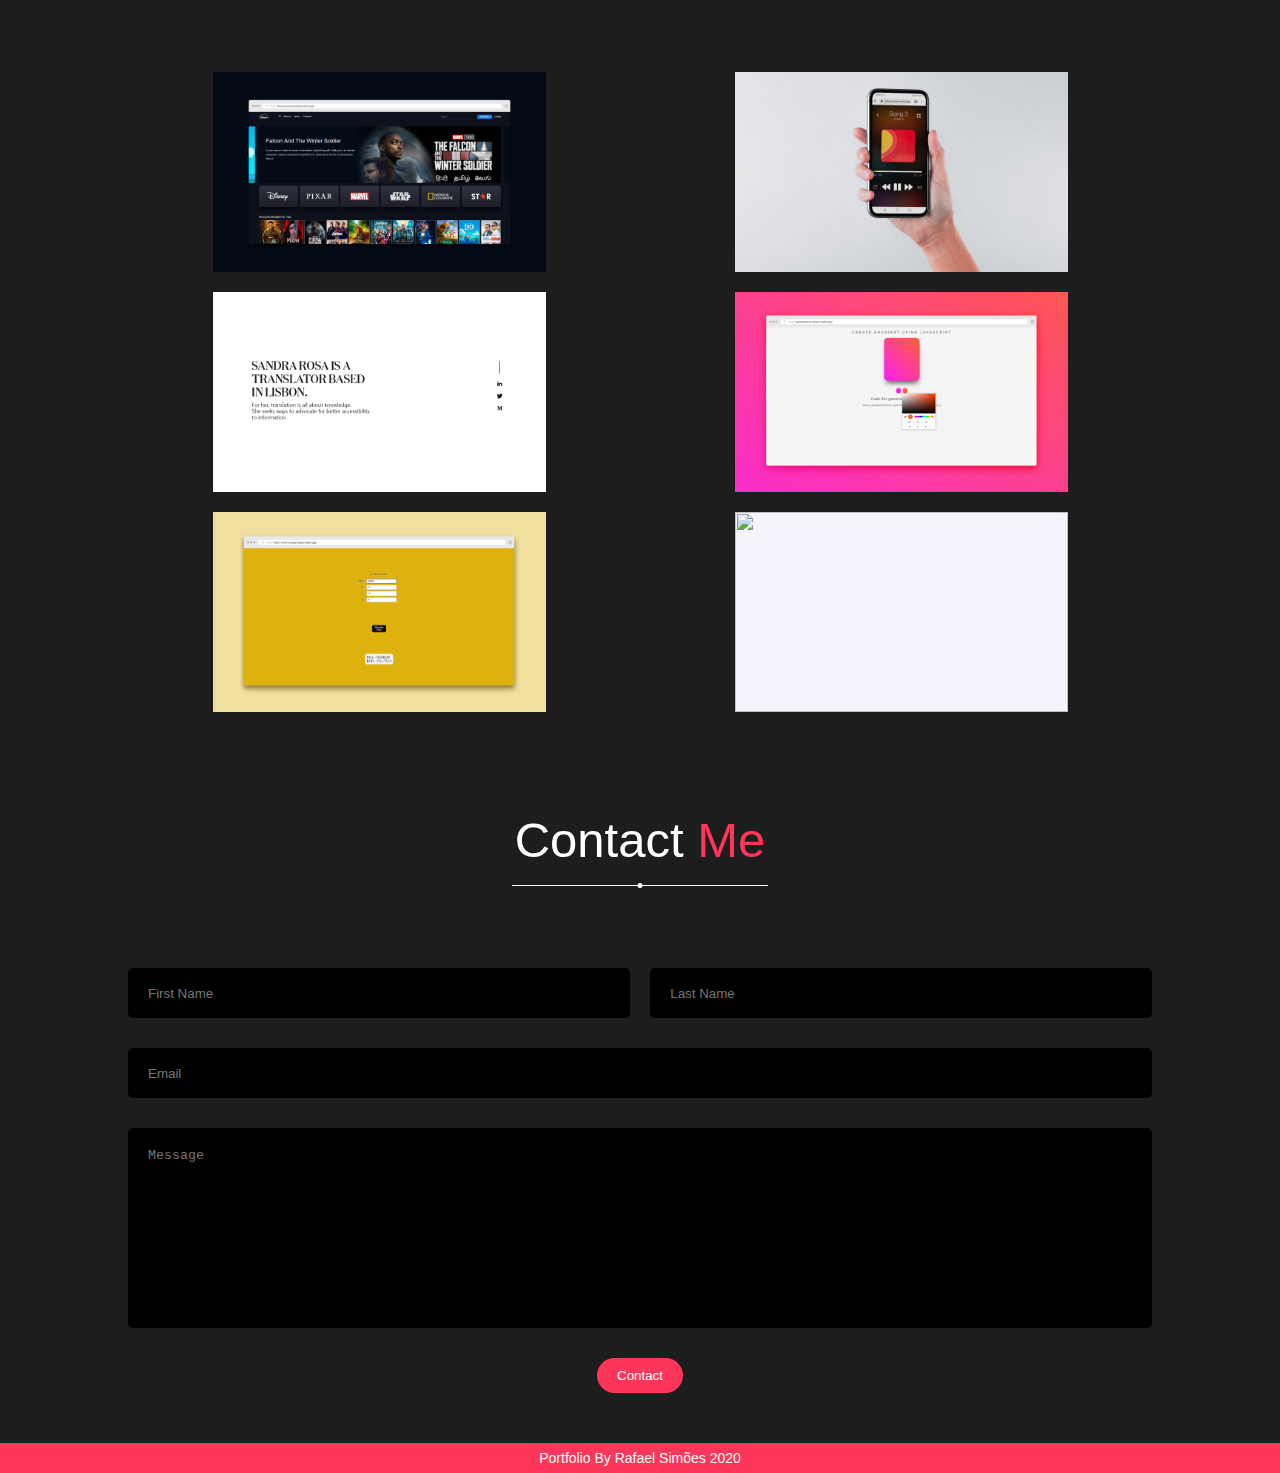
==== commit b127cbf7: "updated projects filters" ====
--- a/index.html
+++ b/index.html
@@ -1 +1 @@
-<!DOCTYPE html><html lang="en"><head><meta charset="UTF-8"><meta http-equiv="X-UA-Compatible" content="IE=edge"><meta name="viewport" content="width=device-width,initial-scale=1"><meta name="description" content="Personal webdev portfolio to show off my works, Owner: Rafael Simões"><title>Webdev Portfolio</title><link rel="icon" type="image/svg+xml" href="assets/favicon.svg"><link rel="icon" type="image/png" href="assets/favicon.png"><link rel="icon" type="image/x-icon" href="assets/favicon/favicon.ico"><link rel="stylesheet" href="https://pro.fontawesome.com/releases/v5.10.0/css/all.css" integrity="sha384-AYmEC3Yw5cVb3ZcuHtOA93w35dYTsvhLPVnYs9eStHfGJvOvKxVfELGroGkvsg+p" crossorigin="anonymous"><link rel="stylesheet" href="css/style.min.css"><script src="js/jquery.min.js" type="text/javascript"></script></head><body><nav class="navbar"><h1 class="brand"></h1><div class="toggle-btn"><span></span> <span></span></div><ul class="links-container"><li class="links-item"><a href="#" class="link active">home</a></li><li class="links-item"><a href="#project-section" class="link">projects</a></li><li class="links-item"><a href="#about-section" class="link">about</a></li><li class="links-item"><a href="#contact-section" class="link">contact</a></li></ul></nav><section class="home"><div id="particles-js"><div class="hero-content"><h1 class="hero-heading"><span class="highlight">hi, </span>i am rafael</h1><p class="profession">web dev</p><p class="info">Rafael is a freelancer Developer based in Lisbon, Portugal. He aims to create immersive websites and applications through crafted code while respecting people's visions and ambitions.</p></div></div><!-- <img src="assets/profilepic.jpg" alt="" class="image"> --></section><section class="about" id="about-section"><h2 class="heading">about <span class="highlight">me</span></h2><p class="sub-heading"></p><div class="separator"></div><div class="about-me-container"><div class="left-col"><ul><li><span><i class="fas fa-user"></i>Rafael Simões</span></li><li><span><i class="fas fa-at"></i>rafael.ivan.simoes@gmail.com</span></li><li><span><i class="fas fa-birthday-cake"></i>May 5 1992</span></li><li><span><i class="fas fa-mobile-alt"></i>(+351) 925 098 084</span></li><li><span><i class="fas fa-map-marker-alt"></i>Lisbon, Portugal</span></li><li><a href="https://www.linkedin.com/in/rafael-ivan/" rel="noreferrer" target="_blank"><i class="fab fa-linkedin social-icon"></i></a> <a href="https://github.com/rafael-simoes" target="_blank" rel="noreferrer"><i class="fab fa-github-square social-icon"></i></a></li></ul></div><div class="right-col"><p class="about-para">His scope goes beyond the visual experience. He strongly believes that the success of any web application lays on immersive experience and clean code. Following on a self-taught and multidisciplinary journey, he explores the solution that you'll need from day one, so you can offer a better accessibility to your product.</p><a href="https://drive.google.com/file/d/15778K49CwCt2Iw3bn6GkXHOOySLthZd6/view?usp=sharing" class="btn" target="_blank" rel="noreferrer">download CV</a></div></div><h2 class="heading">skills</h2><div class="separator"></div><div class="skill-container"><div class="skill-card" style="--bg:#f06529"><p class="skill">#HTML</p></div><div class="skill-card" style="--bg:#379AD6"><p class="skill">#CSS</p></div><div class="skill-card" style="--bg:#F7DF1E"><p class="skill">#JAVASCRIPT</p></div><div class="skill-card" style="--bg:#ff00bb"><p class="skill">#SASS</p></div><div class="skill-card" style="--bg:#f00000"><p class="skill">#OUTSYSTEMS</p></div><div class="skill-card" style="--bg:#5ED9FB"><p class="skill">#SQL</p></div><div class="skill-card" style="--bg:#326690"><p class="skill"># C#</p></div><div class="skill-card" style="--bg:#4d71e8"><p class="skill">#PHP</p></div><div class="skill-card" style="--bg:#001870"><p class="skill">#PHOTOSHOP</p></div><div class="skill-card" style="--bg:#00bd00"><p class="skill">#CORELDRAW</p></div></div></section><section class="project" id="project-section"><h2 class="heading">Selected<span class="highlight"> work</span></h2><p class="sub-heading"></p><div class="separator"></div><div class="filters"><button class="filter-btn active" id="all">all</button> <button class="filter-btn" id="html">html</button> <button class="filter-btn" id="outsystems">outsystems</button> <button class="filter-btn" id="javascript">javaScript</button><!--             <button class="filter-btn " id="ui">ui/ux</button> --></div><div class="project-container"></div></section><section class="contact" id="contact-section"><h2 class="heading">Contact<span class="highlight"> Me</span></h2><p class="sub-heading"></p><div class="separator"></div><form action="index.html?submitted=OK" name="contact" method="POST" data-netlify="true"><div class="contact-form"><div class="name"><input type="text" name="firstName" class="first-name" required placeholder="first name"> <input type="text" name="lastName" class="last-name" required placeholder="last name"></div><input type="email" name="email" required class="email" placeholder="email"> <textarea class="message" name="message" placeholder="message" required></textarea> <button class="btn contact-btn">contact</button></div></form></section><footer class="footer">Portfolio by Rafael Simões 2020</footer><script src="js/project.min.js"></script><script src="js/script.min.js"></script><script src="js/particles.min.js"></script><script src="js/app.min.js"></script></body></html>+<!DOCTYPE html><html lang="en"><head><meta charset="UTF-8"><meta http-equiv="X-UA-Compatible" content="IE=edge"><meta name="viewport" content="width=device-width,initial-scale=1"><meta name="description" content="Personal webdev portfolio to show off my works, Owner: Rafael Simões"><title>Webdev Portfolio</title><link rel="icon" type="image/svg+xml" href="assets/favicon.svg"><link rel="icon" type="image/png" href="assets/favicon.png"><link rel="icon" type="image/x-icon" href="assets/favicon/favicon.ico"><link rel="stylesheet" href="https://pro.fontawesome.com/releases/v5.10.0/css/all.css" integrity="sha384-AYmEC3Yw5cVb3ZcuHtOA93w35dYTsvhLPVnYs9eStHfGJvOvKxVfELGroGkvsg+p" crossorigin="anonymous"><link rel="stylesheet" href="css/style.min.css"><script src="js/jquery.min.js" type="text/javascript"></script></head><body><nav class="navbar"><h1 class="brand"></h1><div class="toggle-btn"><span></span> <span></span></div><ul class="links-container"><li class="links-item"><a href="#" class="link active">home</a></li><li class="links-item"><a href="#project-section" class="link">projects</a></li><li class="links-item"><a href="#about-section" class="link">about</a></li><li class="links-item"><a href="#contact-section" class="link">contact</a></li></ul></nav><section class="home"><div id="particles-js"><div class="hero-content"><h1 class="hero-heading"><span class="highlight">hi, </span>i am rafael</h1><p class="profession">web dev</p><p class="info">Rafael is a freelancer Developer based in Lisbon, Portugal. He aims to create immersive websites and applications through crafted code while respecting people's visions and ambitions.</p></div></div></section><section class="about" id="about-section"><h2 class="heading">about <span class="highlight">me</span></h2><p class="sub-heading"></p><div class="separator"></div><div class="about-me-container"><div class="left-col"><ul><li><span><i class="fas fa-user"></i>Rafael Simões</span></li><li><span><i class="fas fa-at"></i>rafael.ivan.simoes@gmail.com</span></li><li><span><i class="fas fa-birthday-cake"></i>May 5 1992</span></li><li><span><i class="fas fa-mobile-alt"></i>(+351) 925 098 084</span></li><li><span><i class="fas fa-map-marker-alt"></i>Lisbon, Portugal</span></li><li><a href="https://www.linkedin.com/in/rafael-ivan/" rel="noreferrer" target="_blank"><i class="fab fa-linkedin social-icon"></i></a> <a href="https://github.com/rafael-simoes" target="_blank" rel="noreferrer"><i class="fab fa-github-square social-icon"></i></a></li></ul></div><div class="right-col"><p class="about-para">His scope goes beyond the visual experience. He strongly believes that the success of any web application lays on immersive experience and clean code. Following on a self-taught and multidisciplinary journey, he explores the solution that you'll need from day one, so you can offer a better accessibility to your product.</p><a href="https://drive.google.com/file/d/15778K49CwCt2Iw3bn6GkXHOOySLthZd6/view?usp=sharing" class="btn" target="_blank" rel="noreferrer">download CV</a></div></div><h2 class="heading">skills</h2><div class="separator"></div><div class="skill-container"><div class="skill-card" style="--bg:#f06529"><p class="skill">#HTML</p></div><div class="skill-card" style="--bg:#379ad6"><p class="skill">#CSS</p></div><div class="skill-card" style="--bg:#f7df1e"><p class="skill">#JAVASCRIPT</p></div><div class="skill-card" style="--bg:#ff00bb"><p class="skill">#SASS</p></div><div class="skill-card" style="--bg:#f00000"><p class="skill">#OUTSYSTEMS</p></div><div class="skill-card" style="--bg:#5ed9fb"><p class="skill">#SQL</p></div><div class="skill-card" style="--bg:#326690"><p class="skill"># C#</p></div><div class="skill-card" style="--bg:#4d71e8"><p class="skill">#PHP</p></div><div class="skill-card" style="--bg:#001870"><p class="skill">#PHOTOSHOP</p></div><div class="skill-card" style="--bg:#00bd00"><p class="skill">#CORELDRAW</p></div></div></section><section class="project" id="project-section"><h2 class="heading">Selected<span class="highlight"> work</span></h2><p class="sub-heading"></p><div class="separator"></div><div class="filters"><button class="filter-btn active" id="all">all</button> <button class="filter-btn" id="html">html</button> <button class="filter-btn" id="outsystems">outsystems</button> <button class="filter-btn" id="javascript">javaScript</button> <button class="filter-btn" id="originalwork">original work</button> <button class="filter-btn" id="clone">clone</button></div><div class="project-container"></div></section><section class="contact" id="contact-section"><h2 class="heading">Contact<span class="highlight"> Me</span></h2><p class="sub-heading"></p><div class="separator"></div><form action="index.html?submitted=OK" name="contact" method="POST" data-netlify="true"><div class="contact-form"><div class="name"><input type="text" name="firstName" class="first-name" required placeholder="first name"> <input type="text" name="lastName" class="last-name" required placeholder="last name"></div><input type="email" name="email" required class="email" placeholder="email"> <textarea class="message" name="message" placeholder="message" required></textarea> <button class="btn contact-btn">contact</button></div></form></section><footer class="footer">Portfolio by Rafael Simões 2020</footer><script src="js/project.min.js"></script><script src="js/script.min.js"></script><script src="js/particles.min.js"></script><script src="js/app.min.js"></script></body></html>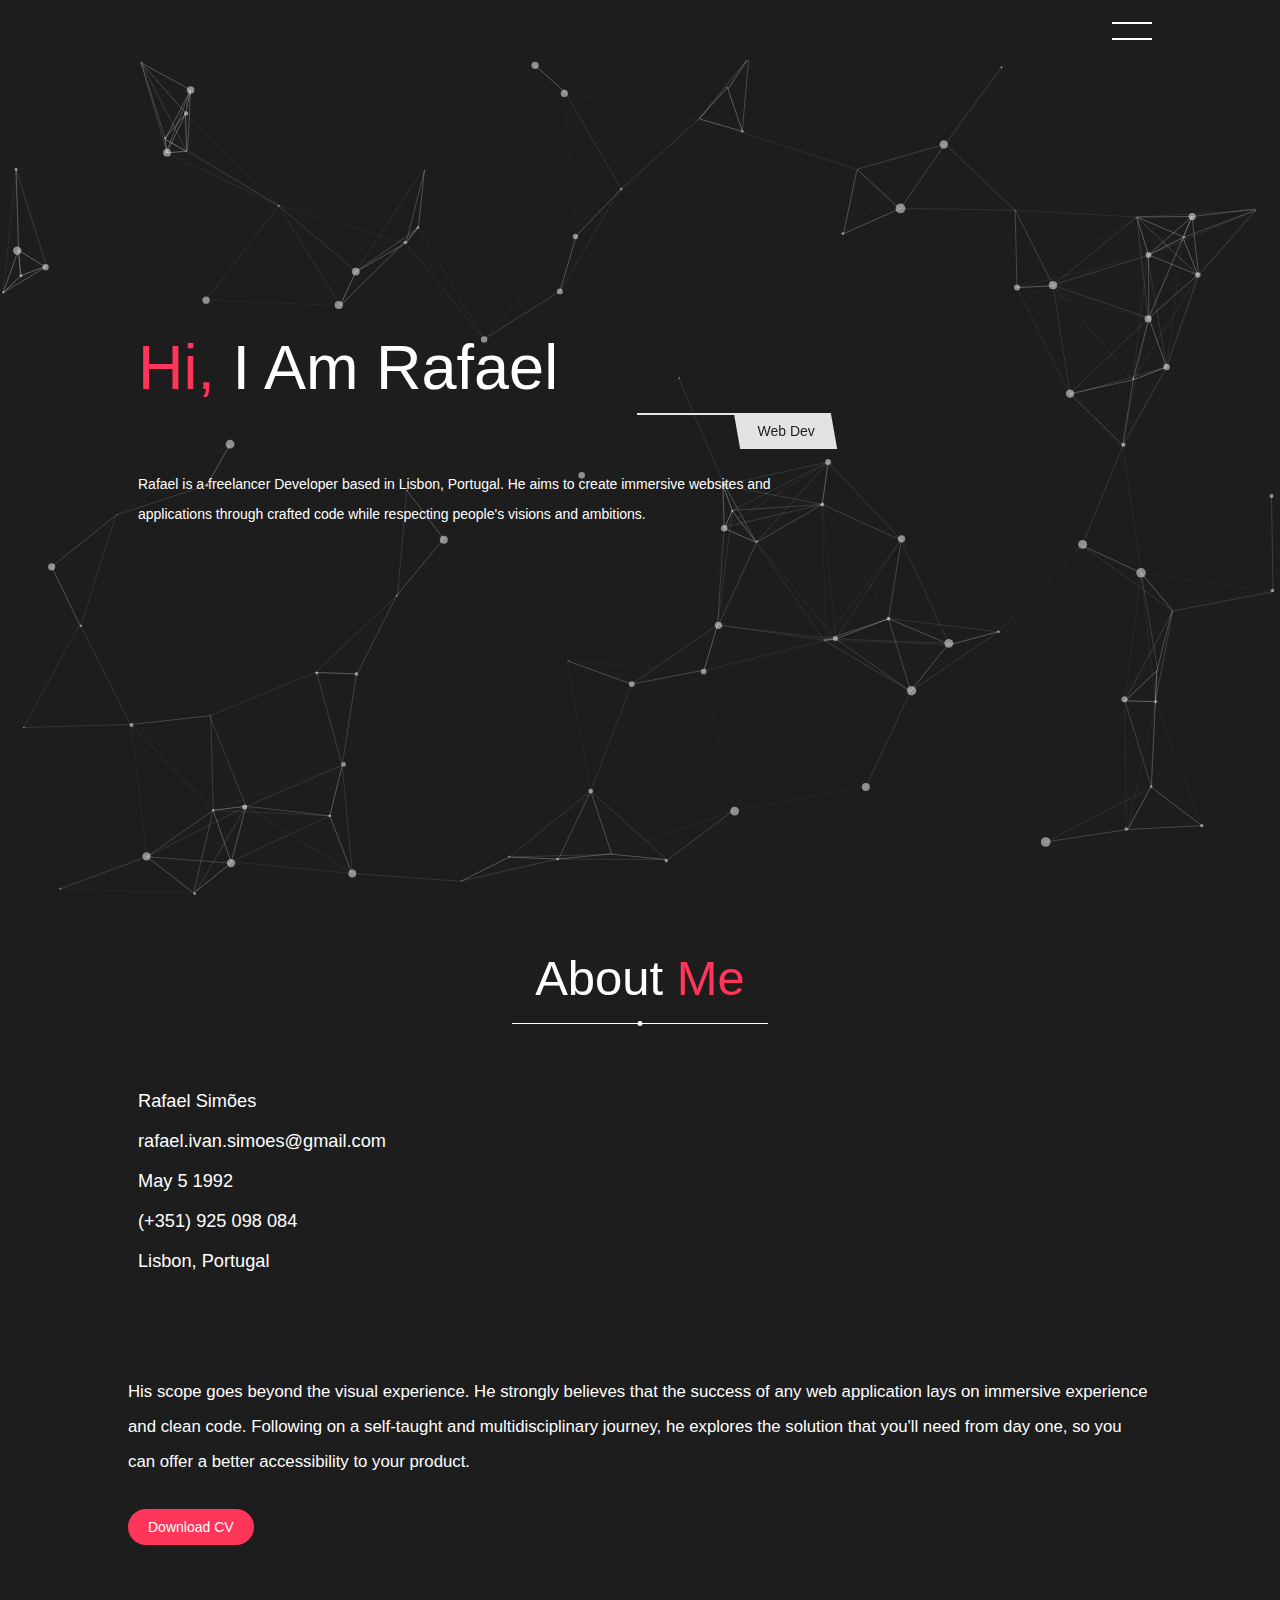
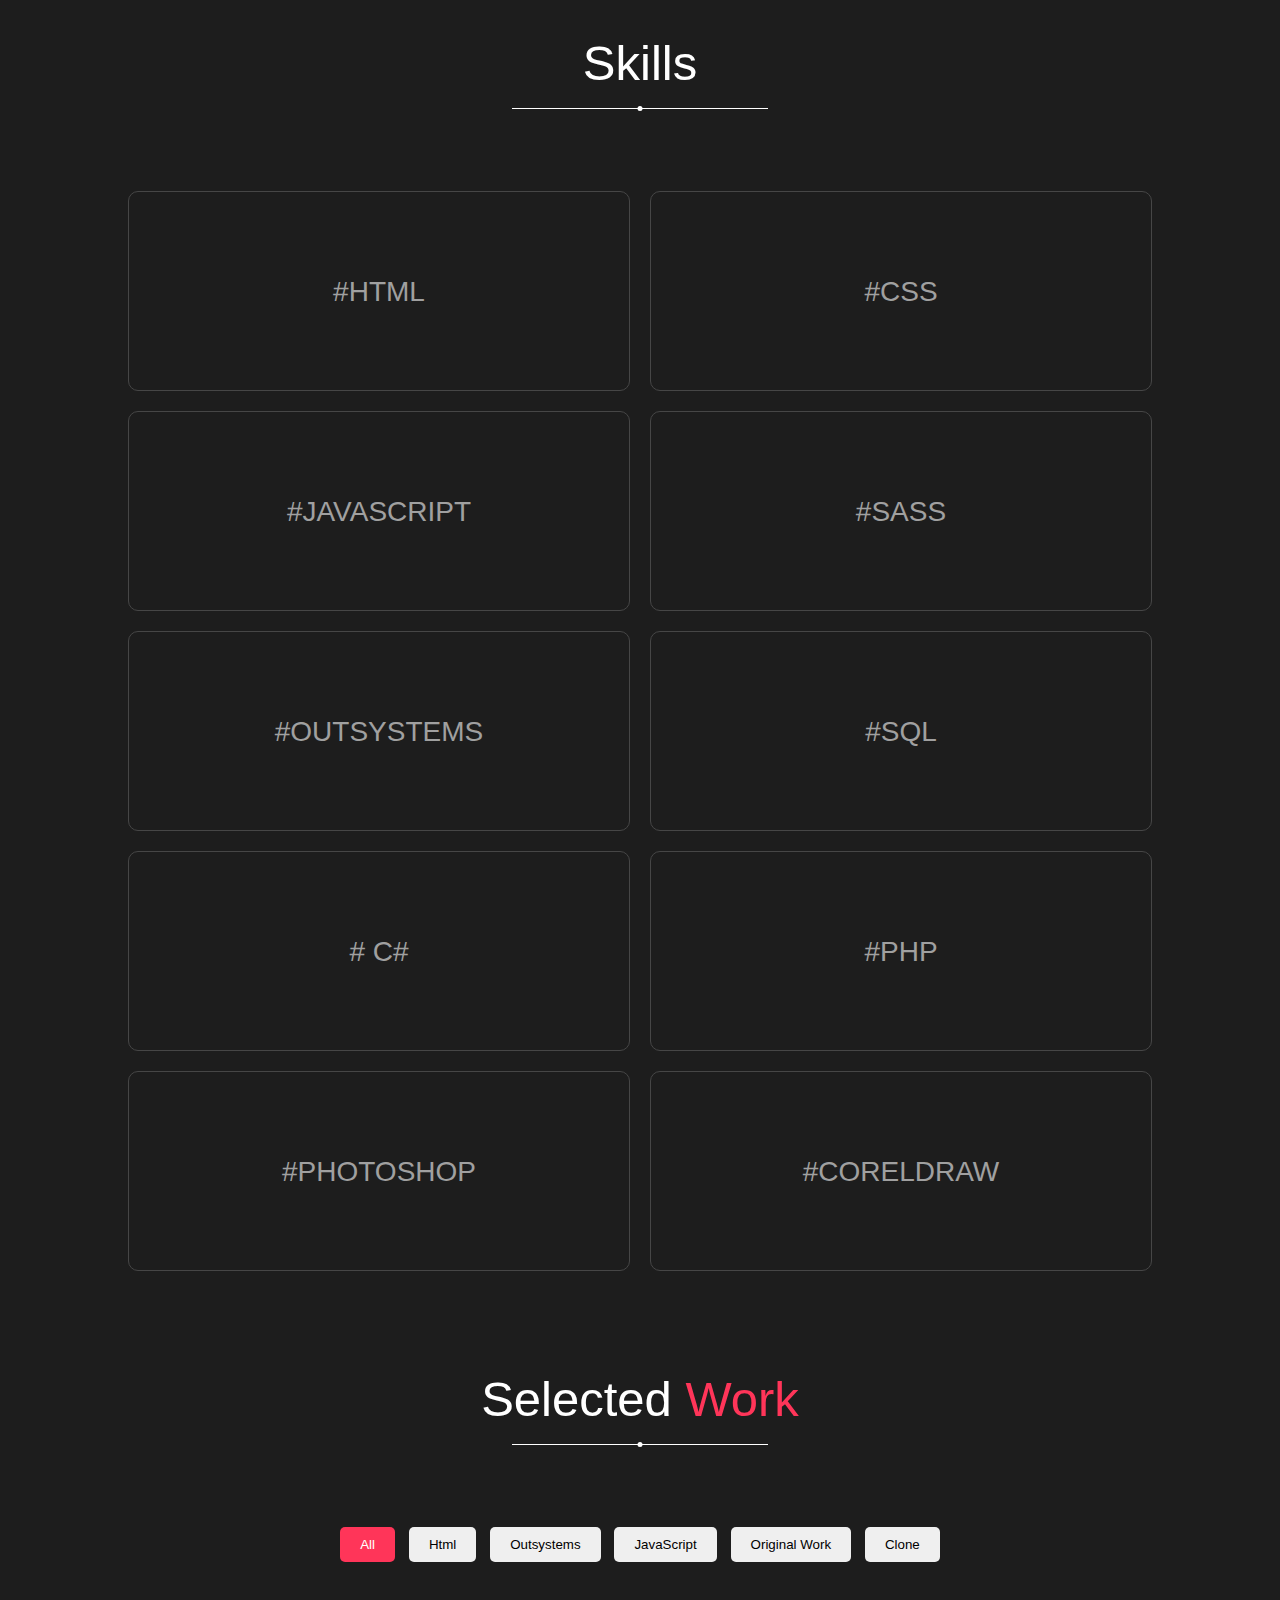
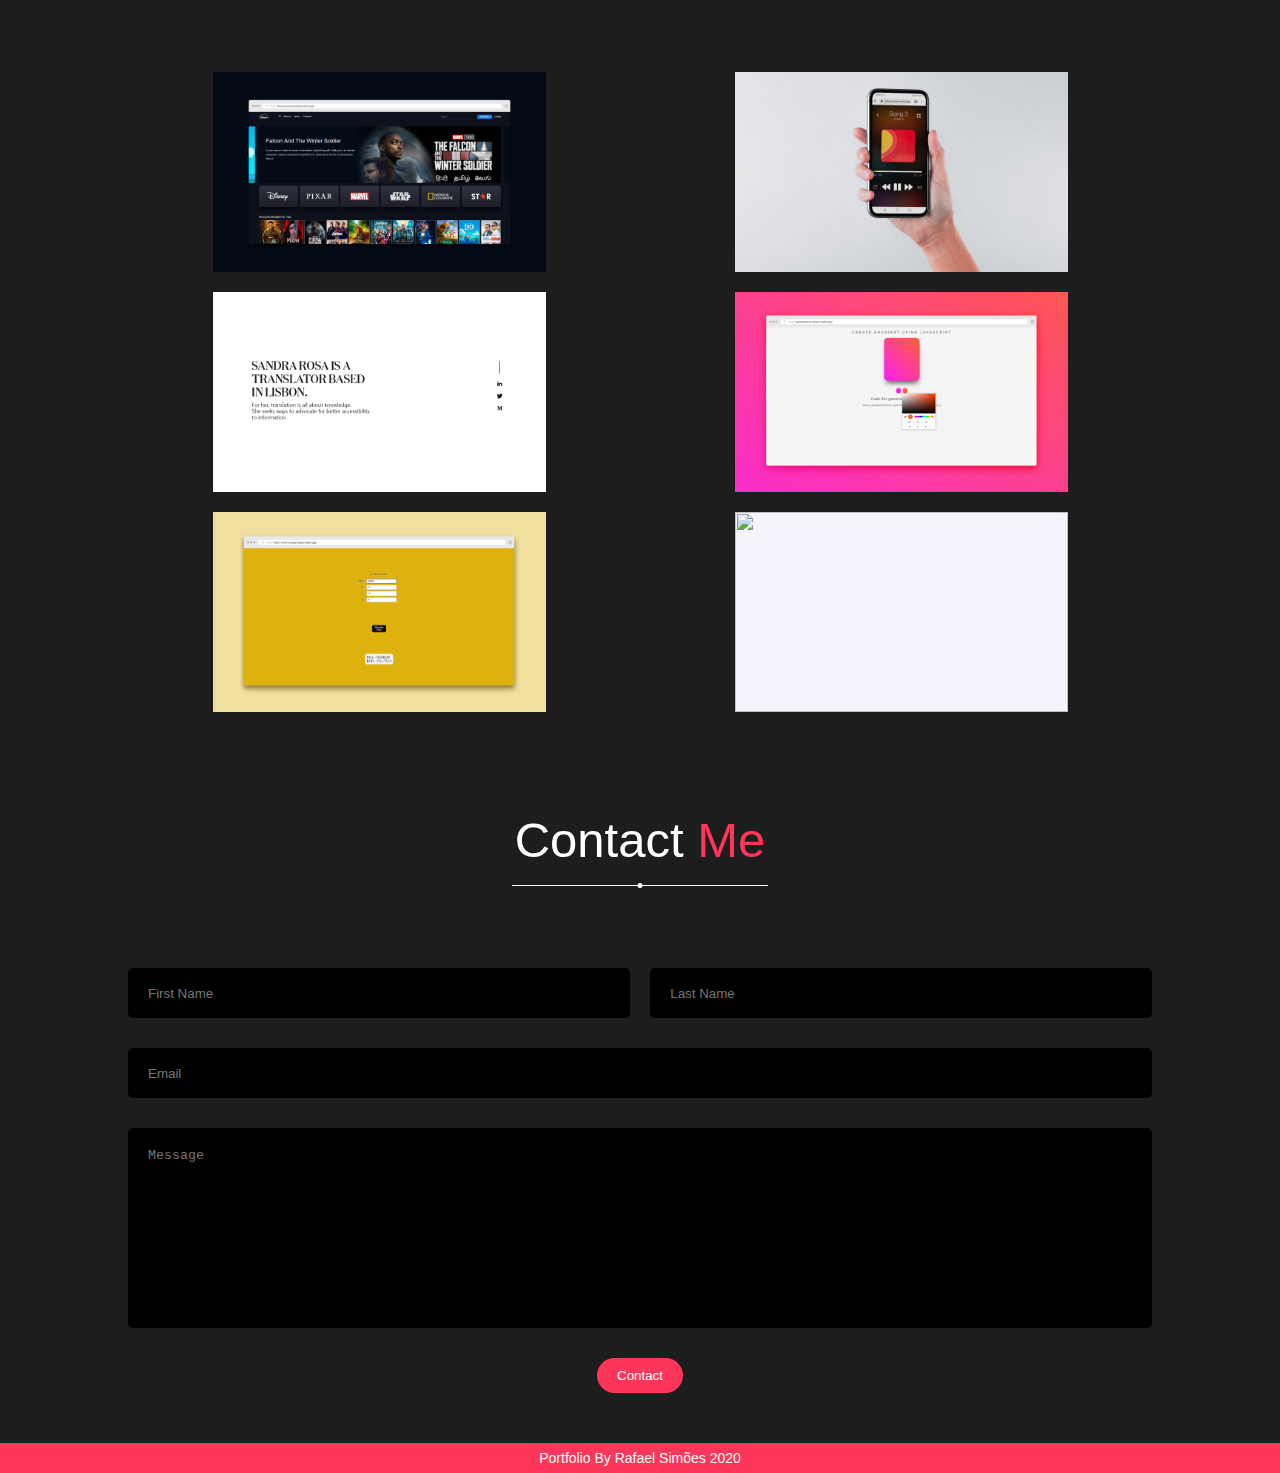
==== commit 8fab0252: "Update index.html" ====
--- a/index.html
+++ b/index.html
@@ -1 +1 @@
-<!DOCTYPE html><html lang="en"><head><meta charset="UTF-8"><meta http-equiv="X-UA-Compatible" content="IE=edge"><meta name="viewport" content="width=device-width,initial-scale=1"><meta name="description" content="Personal webdev portfolio to show off my works, Owner: Rafael Simões"><title>Webdev Portfolio</title><link rel="icon" type="image/svg+xml" href="assets/favicon.svg"><link rel="icon" type="image/png" href="assets/favicon.png"><link rel="icon" type="image/x-icon" href="assets/favicon/favicon.ico"><link rel="stylesheet" href="https://pro.fontawesome.com/releases/v5.10.0/css/all.css" integrity="sha384-AYmEC3Yw5cVb3ZcuHtOA93w35dYTsvhLPVnYs9eStHfGJvOvKxVfELGroGkvsg+p" crossorigin="anonymous"><link rel="stylesheet" href="css/style.min.css"><script src="js/jquery.min.js" type="text/javascript"></script></head><body><nav class="navbar"><h1 class="brand"></h1><div class="toggle-btn"><span></span> <span></span></div><ul class="links-container"><li class="links-item"><a href="#" class="link active">home</a></li><li class="links-item"><a href="#project-section" class="link">projects</a></li><li class="links-item"><a href="#about-section" class="link">about</a></li><li class="links-item"><a href="#contact-section" class="link">contact</a></li></ul></nav><section class="home"><div id="particles-js"><div class="hero-content"><h1 class="hero-heading"><span class="highlight">hi, </span>i am rafael</h1><p class="profession">web dev</p><p class="info">Rafael is a freelancer Developer based in Lisbon, Portugal. He aims to create immersive websites and applications through crafted code while respecting people's visions and ambitions.</p></div></div></section><section class="about" id="about-section"><h2 class="heading">about <span class="highlight">me</span></h2><p class="sub-heading"></p><div class="separator"></div><div class="about-me-container"><div class="left-col"><ul><li><span><i class="fas fa-user"></i>Rafael Simões</span></li><li><span><i class="fas fa-at"></i>rafael.ivan.simoes@gmail.com</span></li><li><span><i class="fas fa-birthday-cake"></i>May 5 1992</span></li><li><span><i class="fas fa-mobile-alt"></i>(+351) 925 098 084</span></li><li><span><i class="fas fa-map-marker-alt"></i>Lisbon, Portugal</span></li><li><a href="https://www.linkedin.com/in/rafael-ivan/" rel="noreferrer" target="_blank"><i class="fab fa-linkedin social-icon"></i></a> <a href="https://github.com/rafael-simoes" target="_blank" rel="noreferrer"><i class="fab fa-github-square social-icon"></i></a></li></ul></div><div class="right-col"><p class="about-para">His scope goes beyond the visual experience. He strongly believes that the success of any web application lays on immersive experience and clean code. Following on a self-taught and multidisciplinary journey, he explores the solution that you'll need from day one, so you can offer a better accessibility to your product.</p><a href="https://drive.google.com/file/d/15778K49CwCt2Iw3bn6GkXHOOySLthZd6/view?usp=sharing" class="btn" target="_blank" rel="noreferrer">download CV</a></div></div><h2 class="heading">skills</h2><div class="separator"></div><div class="skill-container"><div class="skill-card" style="--bg:#f06529"><p class="skill">#HTML</p></div><div class="skill-card" style="--bg:#379ad6"><p class="skill">#CSS</p></div><div class="skill-card" style="--bg:#f7df1e"><p class="skill">#JAVASCRIPT</p></div><div class="skill-card" style="--bg:#ff00bb"><p class="skill">#SASS</p></div><div class="skill-card" style="--bg:#f00000"><p class="skill">#OUTSYSTEMS</p></div><div class="skill-card" style="--bg:#5ed9fb"><p class="skill">#SQL</p></div><div class="skill-card" style="--bg:#326690"><p class="skill"># C#</p></div><div class="skill-card" style="--bg:#4d71e8"><p class="skill">#PHP</p></div><div class="skill-card" style="--bg:#001870"><p class="skill">#PHOTOSHOP</p></div><div class="skill-card" style="--bg:#00bd00"><p class="skill">#CORELDRAW</p></div></div></section><section class="project" id="project-section"><h2 class="heading">Selected<span class="highlight"> work</span></h2><p class="sub-heading"></p><div class="separator"></div><div class="filters"><button class="filter-btn active" id="all">all</button> <button class="filter-btn" id="html">html</button> <button class="filter-btn" id="outsystems">outsystems</button> <button class="filter-btn" id="javascript">javaScript</button> <button class="filter-btn" id="originalwork">original work</button> <button class="filter-btn" id="clone">clone</button></div><div class="project-container"></div></section><section class="contact" id="contact-section"><h2 class="heading">Contact<span class="highlight"> Me</span></h2><p class="sub-heading"></p><div class="separator"></div><form action="index.html?submitted=OK" name="contact" method="POST" data-netlify="true"><div class="contact-form"><div class="name"><input type="text" name="firstName" class="first-name" required placeholder="first name"> <input type="text" name="lastName" class="last-name" required placeholder="last name"></div><input type="email" name="email" required class="email" placeholder="email"> <textarea class="message" name="message" placeholder="message" required></textarea> <button class="btn contact-btn">contact</button></div></form></section><footer class="footer">Portfolio by Rafael Simões 2020</footer><script src="js/project.min.js"></script><script src="js/script.min.js"></script><script src="js/particles.min.js"></script><script src="js/app.min.js"></script></body></html>+<!DOCTYPE html><html lang="en"><head><meta charset="UTF-8"><meta http-equiv="X-UA-Compatible" content="IE=edge"><meta name="viewport" content="width=device-width,initial-scale=1"><meta name="google-site-verification"content="olOSrg8PF087UsKfXWQEeJTBF6ro84C3HBymsp00AAI"/><meta name="description" content="Personal webdev portfolio to show off my works, Owner: Rafael Simões"><title>Webdev Portfolio</title><link rel="icon" type="image/svg+xml" href="assets/favicon.svg"><link rel="icon" type="image/png" href="assets/favicon.png"><link rel="icon" type="image/x-icon" href="assets/favicon/favicon.ico"><link rel="stylesheet" href="https://pro.fontawesome.com/releases/v5.10.0/css/all.css" integrity="sha384-AYmEC3Yw5cVb3ZcuHtOA93w35dYTsvhLPVnYs9eStHfGJvOvKxVfELGroGkvsg+p" crossorigin="anonymous"><link rel="stylesheet" href="css/style.min.css"><script src="js/jquery.min.js" type="text/javascript"></script></head><body><nav class="navbar"><h1 class="brand"></h1><div class="toggle-btn"><span></span> <span></span></div><ul class="links-container"><li class="links-item"><a href="#" class="link active">home</a></li><li class="links-item"><a href="#project-section" class="link">projects</a></li><li class="links-item"><a href="#about-section" class="link">about</a></li><li class="links-item"><a href="#contact-section" class="link">contact</a></li></ul></nav><section class="home"><div id="particles-js"><div class="hero-content"><h1 class="hero-heading"><span class="highlight">hi, </span>i am rafael</h1><p class="profession">web dev</p><p class="info">Rafael is a freelancer Developer based in Lisbon, Portugal. He aims to create immersive websites and applications through crafted code while respecting people's visions and ambitions.</p></div></div></section><section class="about" id="about-section"><h2 class="heading">about <span class="highlight">me</span></h2><p class="sub-heading"></p><div class="separator"></div><div class="about-me-container"><div class="left-col"><ul><li><span><i class="fas fa-user"></i>Rafael Simões</span></li><li><span><i class="fas fa-at"></i>rafael.ivan.simoes@gmail.com</span></li><li><span><i class="fas fa-birthday-cake"></i>May 5 1992</span></li><li><span><i class="fas fa-mobile-alt"></i>(+351) 925 098 084</span></li><li><span><i class="fas fa-map-marker-alt"></i>Lisbon, Portugal</span></li><li><a href="https://www.linkedin.com/in/rafael-ivan/" rel="noreferrer" target="_blank"><i class="fab fa-linkedin social-icon"></i></a> <a href="https://github.com/rafael-simoes" target="_blank" rel="noreferrer"><i class="fab fa-github-square social-icon"></i></a></li></ul></div><div class="right-col"><p class="about-para">His scope goes beyond the visual experience. He strongly believes that the success of any web application lays on immersive experience and clean code. Following on a self-taught and multidisciplinary journey, he explores the solution that you'll need from day one, so you can offer a better accessibility to your product.</p><a href="https://drive.google.com/file/d/15778K49CwCt2Iw3bn6GkXHOOySLthZd6/view?usp=sharing" class="btn" target="_blank" rel="noreferrer">download CV</a></div></div><h2 class="heading">skills</h2><div class="separator"></div><div class="skill-container"><div class="skill-card" style="--bg:#f06529"><p class="skill">#HTML</p></div><div class="skill-card" style="--bg:#379ad6"><p class="skill">#CSS</p></div><div class="skill-card" style="--bg:#f7df1e"><p class="skill">#JAVASCRIPT</p></div><div class="skill-card" style="--bg:#ff00bb"><p class="skill">#SASS</p></div><div class="skill-card" style="--bg:#f00000"><p class="skill">#OUTSYSTEMS</p></div><div class="skill-card" style="--bg:#5ed9fb"><p class="skill">#SQL</p></div><div class="skill-card" style="--bg:#326690"><p class="skill"># C#</p></div><div class="skill-card" style="--bg:#4d71e8"><p class="skill">#PHP</p></div><div class="skill-card" style="--bg:#001870"><p class="skill">#PHOTOSHOP</p></div><div class="skill-card" style="--bg:#00bd00"><p class="skill">#CORELDRAW</p></div></div></section><section class="project" id="project-section"><h2 class="heading">Selected<span class="highlight"> work</span></h2><p class="sub-heading"></p><div class="separator"></div><div class="filters"><button class="filter-btn active" id="all">all</button> <button class="filter-btn" id="html">html</button> <button class="filter-btn" id="outsystems">outsystems</button> <button class="filter-btn" id="javascript">javaScript</button> <button class="filter-btn" id="originalwork">original work</button> <button class="filter-btn" id="clone">clone</button></div><div class="project-container"></div></section><section class="contact" id="contact-section"><h2 class="heading">Contact<span class="highlight"> Me</span></h2><p class="sub-heading"></p><div class="separator"></div><form action="index.html?submitted=OK" name="contact" method="POST" data-netlify="true"><div class="contact-form"><div class="name"><input type="text" name="firstName" class="first-name" required placeholder="first name"> <input type="text" name="lastName" class="last-name" required placeholder="last name"></div><input type="email" name="email" required class="email" placeholder="email"> <textarea class="message" name="message" placeholder="message" required></textarea> <button class="btn contact-btn">contact</button></div></form></section><footer class="footer">Portfolio by Rafael Simões 2020</footer><script src="js/project.min.js"></script><script src="js/script.min.js"></script><script src="js/particles.min.js"></script><script src="js/app.min.js"></script></body></html>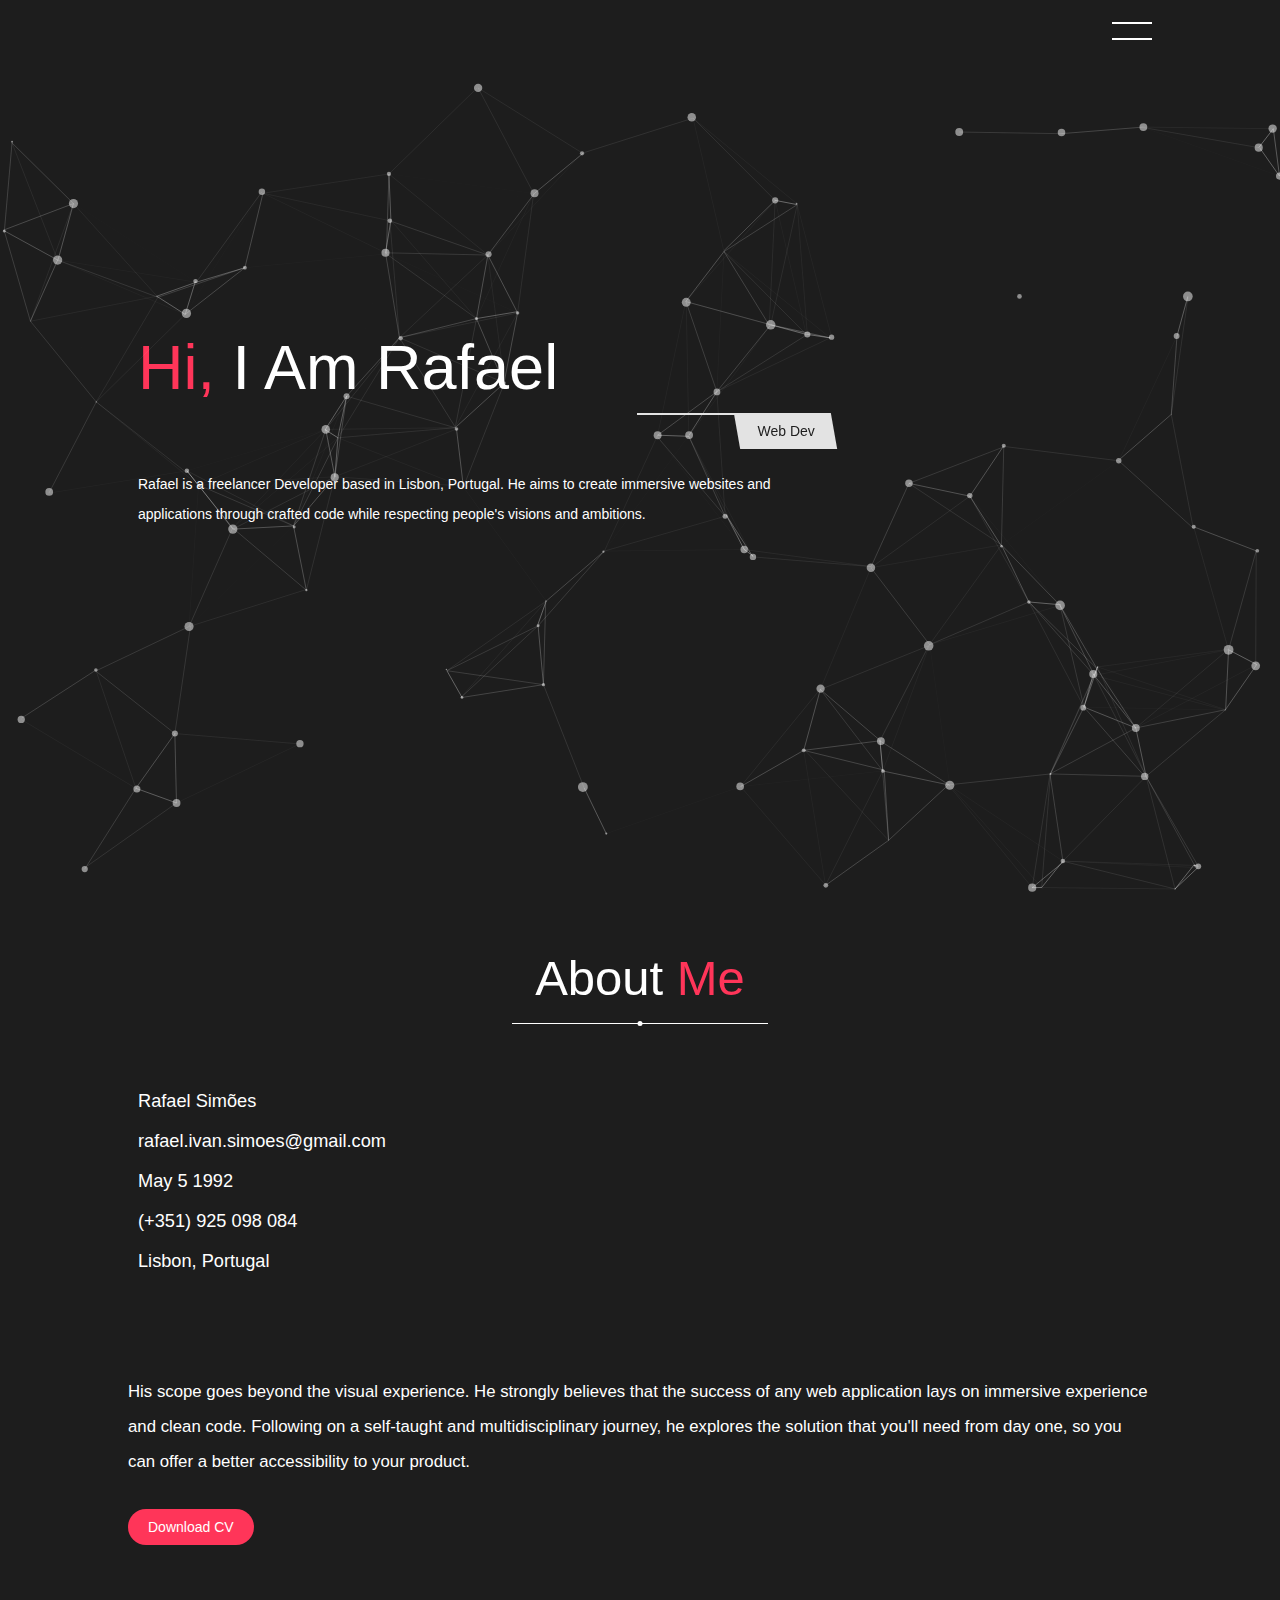
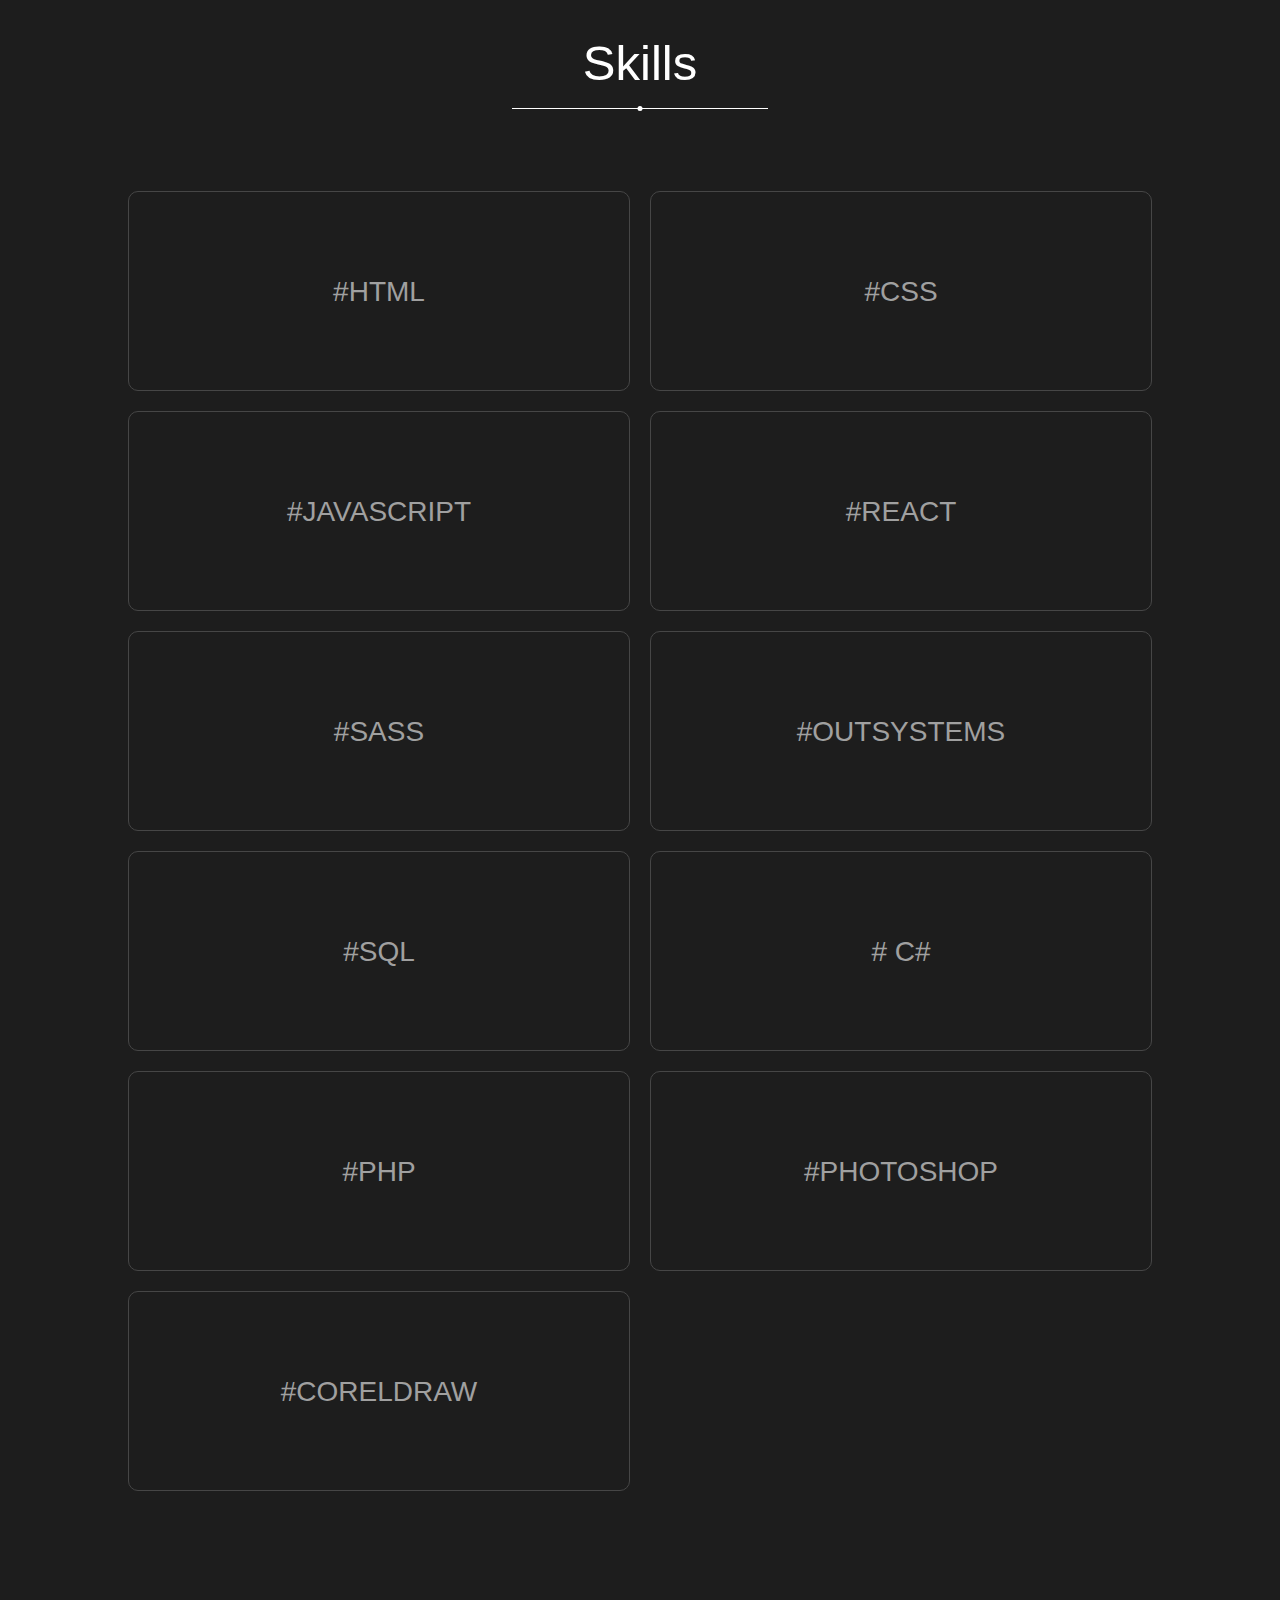
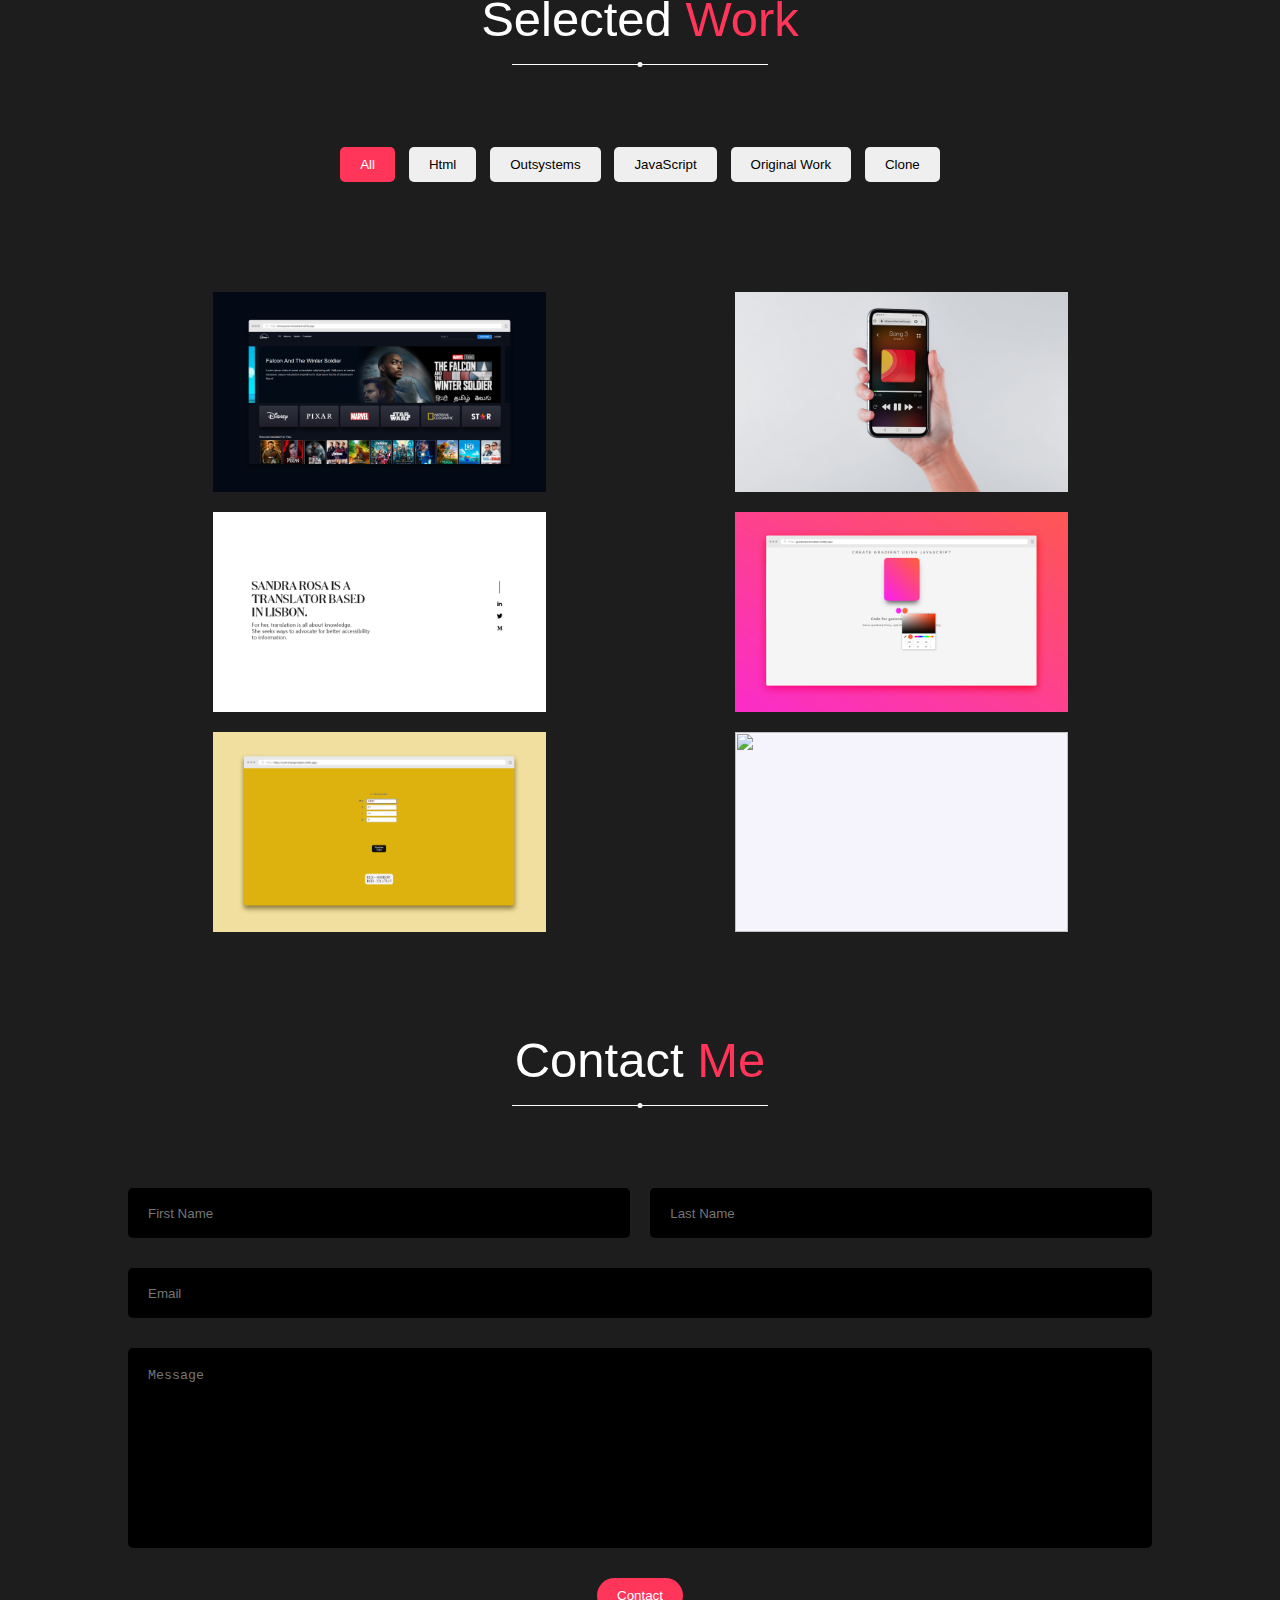
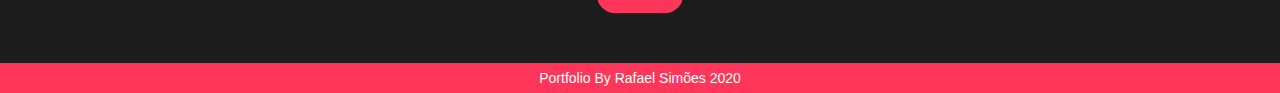
==== commit 570cfdb7: "updated" ====
--- a/index.html
+++ b/index.html
@@ -1 +1 @@
-<!DOCTYPE html><html lang="en"><head><meta charset="UTF-8"><meta http-equiv="X-UA-Compatible" content="IE=edge"><meta name="viewport" content="width=device-width,initial-scale=1"><meta name="google-site-verification"content="olOSrg8PF087UsKfXWQEeJTBF6ro84C3HBymsp00AAI"/><meta name="description" content="Personal webdev portfolio to show off my works, Owner: Rafael Simões"><title>Webdev Portfolio</title><link rel="icon" type="image/svg+xml" href="assets/favicon.svg"><link rel="icon" type="image/png" href="assets/favicon.png"><link rel="icon" type="image/x-icon" href="assets/favicon/favicon.ico"><link rel="stylesheet" href="https://pro.fontawesome.com/releases/v5.10.0/css/all.css" integrity="sha384-AYmEC3Yw5cVb3ZcuHtOA93w35dYTsvhLPVnYs9eStHfGJvOvKxVfELGroGkvsg+p" crossorigin="anonymous"><link rel="stylesheet" href="css/style.min.css"><script src="js/jquery.min.js" type="text/javascript"></script></head><body><nav class="navbar"><h1 class="brand"></h1><div class="toggle-btn"><span></span> <span></span></div><ul class="links-container"><li class="links-item"><a href="#" class="link active">home</a></li><li class="links-item"><a href="#project-section" class="link">projects</a></li><li class="links-item"><a href="#about-section" class="link">about</a></li><li class="links-item"><a href="#contact-section" class="link">contact</a></li></ul></nav><section class="home"><div id="particles-js"><div class="hero-content"><h1 class="hero-heading"><span class="highlight">hi, </span>i am rafael</h1><p class="profession">web dev</p><p class="info">Rafael is a freelancer Developer based in Lisbon, Portugal. He aims to create immersive websites and applications through crafted code while respecting people's visions and ambitions.</p></div></div></section><section class="about" id="about-section"><h2 class="heading">about <span class="highlight">me</span></h2><p class="sub-heading"></p><div class="separator"></div><div class="about-me-container"><div class="left-col"><ul><li><span><i class="fas fa-user"></i>Rafael Simões</span></li><li><span><i class="fas fa-at"></i>rafael.ivan.simoes@gmail.com</span></li><li><span><i class="fas fa-birthday-cake"></i>May 5 1992</span></li><li><span><i class="fas fa-mobile-alt"></i>(+351) 925 098 084</span></li><li><span><i class="fas fa-map-marker-alt"></i>Lisbon, Portugal</span></li><li><a href="https://www.linkedin.com/in/rafael-ivan/" rel="noreferrer" target="_blank"><i class="fab fa-linkedin social-icon"></i></a> <a href="https://github.com/rafael-simoes" target="_blank" rel="noreferrer"><i class="fab fa-github-square social-icon"></i></a></li></ul></div><div class="right-col"><p class="about-para">His scope goes beyond the visual experience. He strongly believes that the success of any web application lays on immersive experience and clean code. Following on a self-taught and multidisciplinary journey, he explores the solution that you'll need from day one, so you can offer a better accessibility to your product.</p><a href="https://drive.google.com/file/d/15778K49CwCt2Iw3bn6GkXHOOySLthZd6/view?usp=sharing" class="btn" target="_blank" rel="noreferrer">download CV</a></div></div><h2 class="heading">skills</h2><div class="separator"></div><div class="skill-container"><div class="skill-card" style="--bg:#f06529"><p class="skill">#HTML</p></div><div class="skill-card" style="--bg:#379ad6"><p class="skill">#CSS</p></div><div class="skill-card" style="--bg:#f7df1e"><p class="skill">#JAVASCRIPT</p></div><div class="skill-card" style="--bg:#ff00bb"><p class="skill">#SASS</p></div><div class="skill-card" style="--bg:#f00000"><p class="skill">#OUTSYSTEMS</p></div><div class="skill-card" style="--bg:#5ed9fb"><p class="skill">#SQL</p></div><div class="skill-card" style="--bg:#326690"><p class="skill"># C#</p></div><div class="skill-card" style="--bg:#4d71e8"><p class="skill">#PHP</p></div><div class="skill-card" style="--bg:#001870"><p class="skill">#PHOTOSHOP</p></div><div class="skill-card" style="--bg:#00bd00"><p class="skill">#CORELDRAW</p></div></div></section><section class="project" id="project-section"><h2 class="heading">Selected<span class="highlight"> work</span></h2><p class="sub-heading"></p><div class="separator"></div><div class="filters"><button class="filter-btn active" id="all">all</button> <button class="filter-btn" id="html">html</button> <button class="filter-btn" id="outsystems">outsystems</button> <button class="filter-btn" id="javascript">javaScript</button> <button class="filter-btn" id="originalwork">original work</button> <button class="filter-btn" id="clone">clone</button></div><div class="project-container"></div></section><section class="contact" id="contact-section"><h2 class="heading">Contact<span class="highlight"> Me</span></h2><p class="sub-heading"></p><div class="separator"></div><form action="index.html?submitted=OK" name="contact" method="POST" data-netlify="true"><div class="contact-form"><div class="name"><input type="text" name="firstName" class="first-name" required placeholder="first name"> <input type="text" name="lastName" class="last-name" required placeholder="last name"></div><input type="email" name="email" required class="email" placeholder="email"> <textarea class="message" name="message" placeholder="message" required></textarea> <button class="btn contact-btn">contact</button></div></form></section><footer class="footer">Portfolio by Rafael Simões 2020</footer><script src="js/project.min.js"></script><script src="js/script.min.js"></script><script src="js/particles.min.js"></script><script src="js/app.min.js"></script></body></html>+<!DOCTYPE html><html lang="en"><head><meta charset="UTF-8"><meta http-equiv="X-UA-Compatible" content="IE=edge"><meta name="viewport" content="width=device-width,initial-scale=1"><meta name="description" content="Personal webdev portfolio to show off my works, Owner: Rafael Simões"><title>Webdev Portfolio</title><link rel="icon" type="image/svg+xml" href="assets/favicon.svg"><link rel="icon" type="image/png" href="assets/favicon.png"><link rel="icon" type="image/x-icon" href="assets/favicon/favicon.ico"><link rel="stylesheet" href="https://pro.fontawesome.com/releases/v5.10.0/css/all.css" integrity="sha384-AYmEC3Yw5cVb3ZcuHtOA93w35dYTsvhLPVnYs9eStHfGJvOvKxVfELGroGkvsg+p" crossorigin="anonymous"><link rel="stylesheet" href="css/style.min.css"><script src="js/jquery.min.js" type="text/javascript"></script></head><body><nav class="navbar"><h1 class="brand"></h1><div class="toggle-btn"><span></span> <span></span></div><ul class="links-container"><li class="links-item"><a href="#" class="link active">home</a></li><li class="links-item"><a href="#project-section" class="link">projects</a></li><li class="links-item"><a href="#about-section" class="link">about</a></li><li class="links-item"><a href="#contact-section" class="link">contact</a></li></ul></nav><section class="home"><div id="particles-js"><div class="hero-content"><h1 class="hero-heading"><span class="highlight">hi, </span>i am rafael</h1><p class="profession">web dev</p><p class="info">Rafael is a freelancer Developer based in Lisbon, Portugal. He aims to create immersive websites and applications through crafted code while respecting people's visions and ambitions.</p></div></div><!-- <img src="assets/profilepic.jpg" alt="" class="image"> --></section><section class="about" id="about-section"><h2 class="heading">about <span class="highlight">me</span></h2><p class="sub-heading"></p><div class="separator"></div><div class="about-me-container"><div class="left-col"><ul><li><span><i class="fas fa-user"></i>Rafael Simões</span></li><li><span><i class="fas fa-at"></i>rafael.ivan.simoes@gmail.com</span></li><li><span><i class="fas fa-birthday-cake"></i>May 5 1992</span></li><li><span><i class="fas fa-mobile-alt"></i>(+351) 925 098 084</span></li><li><span><i class="fas fa-map-marker-alt"></i>Lisbon, Portugal</span></li><li><a href="https://www.linkedin.com/in/rafael-ivan/" rel="noreferrer" target="_blank"><i class="fab fa-linkedin social-icon"></i></a> <a href="https://github.com/rafael-simoes" target="_blank" rel="noreferrer"><i class="fab fa-github-square social-icon"></i></a></li></ul></div><div class="right-col"><p class="about-para">His scope goes beyond the visual experience. He strongly believes that the success of any web application lays on immersive experience and clean code. Following on a self-taught and multidisciplinary journey, he explores the solution that you'll need from day one, so you can offer a better accessibility to your product.</p><a href="https://drive.google.com/file/d/1CQBhmukUVGI3mtVKYkbn-MELP5xfaeyr/view?usp=sharing" class="btn" target="_blank" rel="noreferrer">download CV</a></div></div><h2 class="heading">skills</h2><div class="separator"></div><div class="skill-container"><div class="skill-card" style="--bg:#f06529"><p class="skill">#HTML</p></div><div class="skill-card" style="--bg:#379ad6"><p class="skill">#CSS</p></div><div class="skill-card" style="--bg:#f7df1e"><p class="skill">#JAVASCRIPT</p></div><div class="skill-card" style="--bg:#00d0ff"><p class="skill">#REACT</p></div><div class="skill-card" style="--bg:#ff00bb"><p class="skill">#SASS</p></div><div class="skill-card" style="--bg:#f00000"><p class="skill">#OUTSYSTEMS</p></div><div class="skill-card" style="--bg:#5ed9fb"><p class="skill">#SQL</p></div><div class="skill-card" style="--bg:#326690"><p class="skill"># C#</p></div><div class="skill-card" style="--bg:#4d71e8"><p class="skill">#PHP</p></div><div class="skill-card" style="--bg:#001870"><p class="skill">#PHOTOSHOP</p></div><div class="skill-card" style="--bg:#00bd00"><p class="skill">#CORELDRAW</p></div></div></section><section class="project" id="project-section"><h2 class="heading">Selected<span class="highlight"> work</span></h2><p class="sub-heading"></p><div class="separator"></div><div class="filters"><button class="filter-btn active" id="all">all</button> <button class="filter-btn" id="html">html</button> <button class="filter-btn" id="outsystems">outsystems</button> <button class="filter-btn" id="javascript">javaScript</button> <button class="filter-btn" id="originalwork">original work</button> <button class="filter-btn" id="clone">clone</button><!--             <button class="filter-btn " id="ui">ui/ux</button> --></div><div class="project-container"></div></section><section class="contact" id="contact-section"><h2 class="heading">Contact<span class="highlight"> Me</span></h2><p class="sub-heading"></p><div class="separator"></div><form action="index.html?submitted=OK" name="contact" method="POST" data-netlify="true"><div class="contact-form"><div class="name"><input type="text" name="firstName" class="first-name" required placeholder="first name"> <input type="text" name="lastName" class="last-name" required placeholder="last name"></div><input type="email" name="email" required class="email" placeholder="email"> <textarea class="message" name="message" placeholder="message" required></textarea> <button class="btn contact-btn">contact</button></div></form></section><footer class="footer">Portfolio by Rafael Simões 2020</footer><script src="js/project.min.js"></script><script src="js/script.min.js"></script><script src="js/particles.min.js"></script><script src="js/app.min.js"></script></body></html>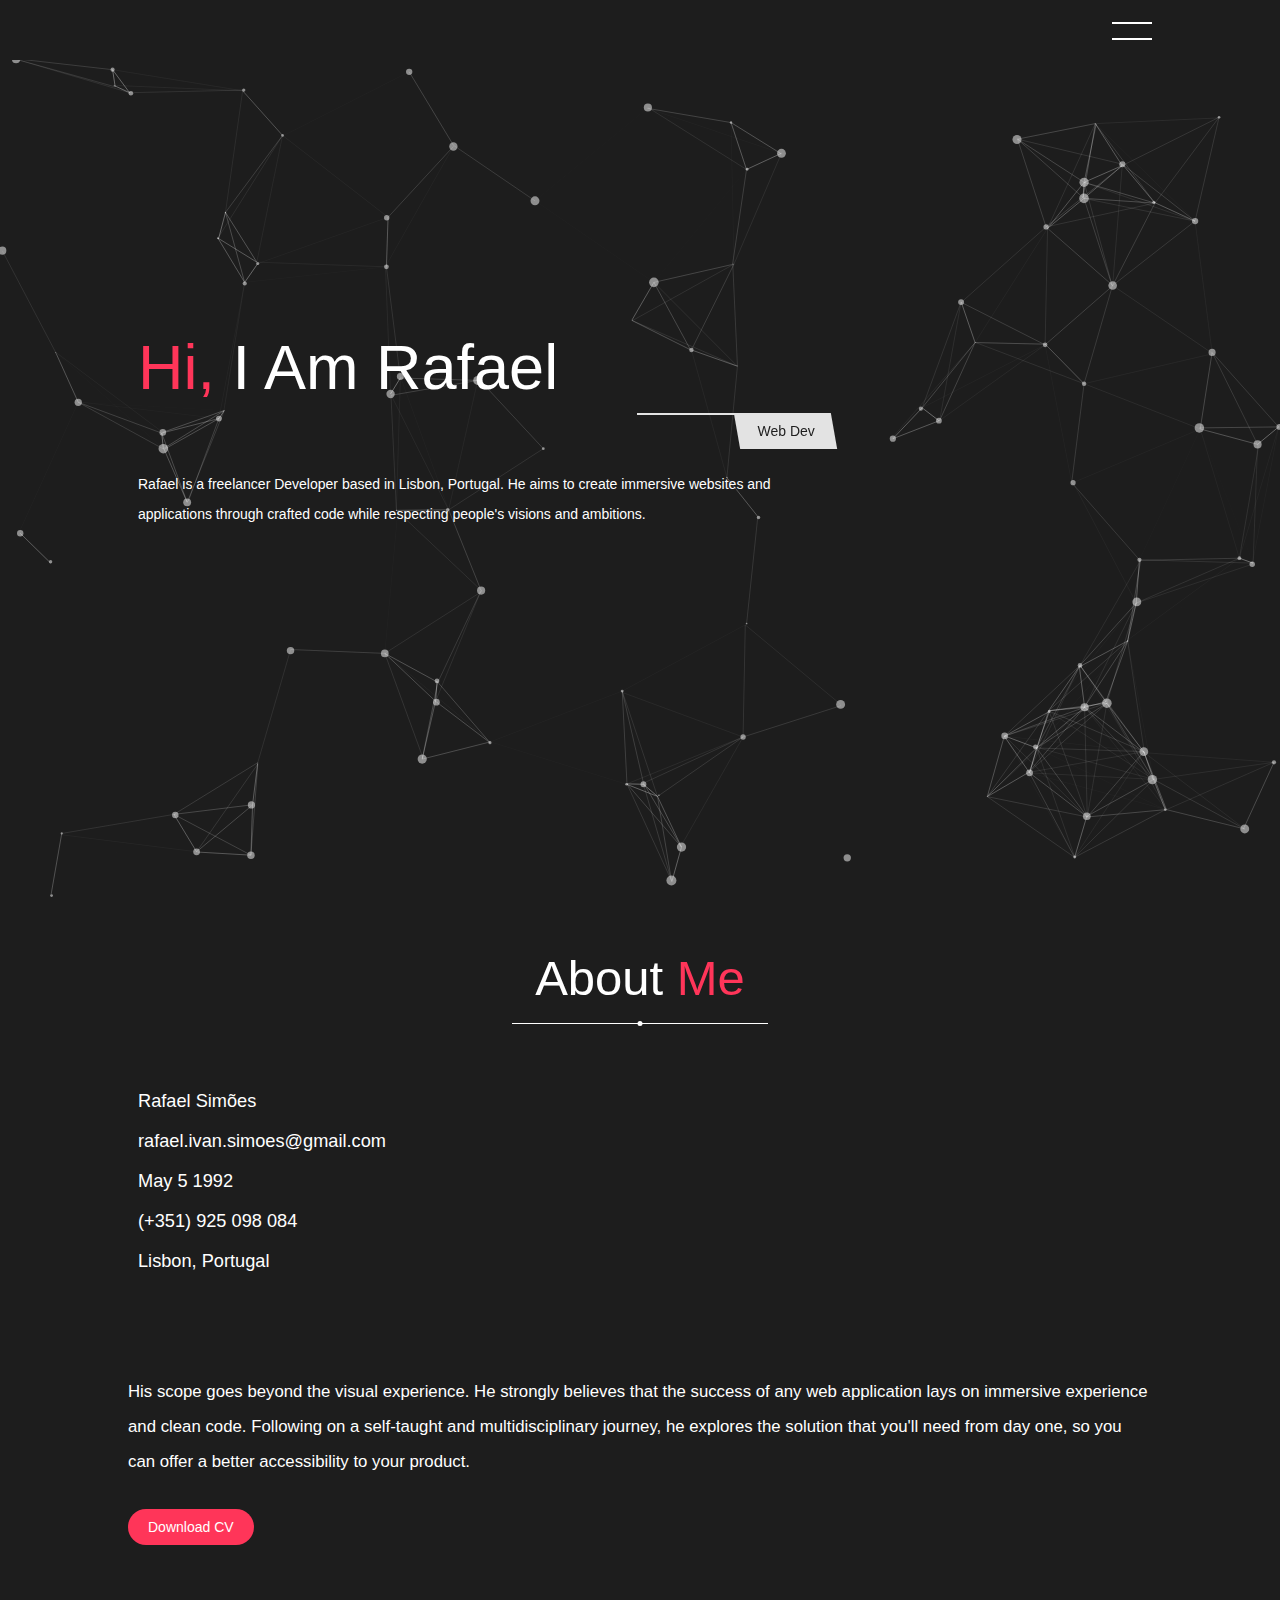
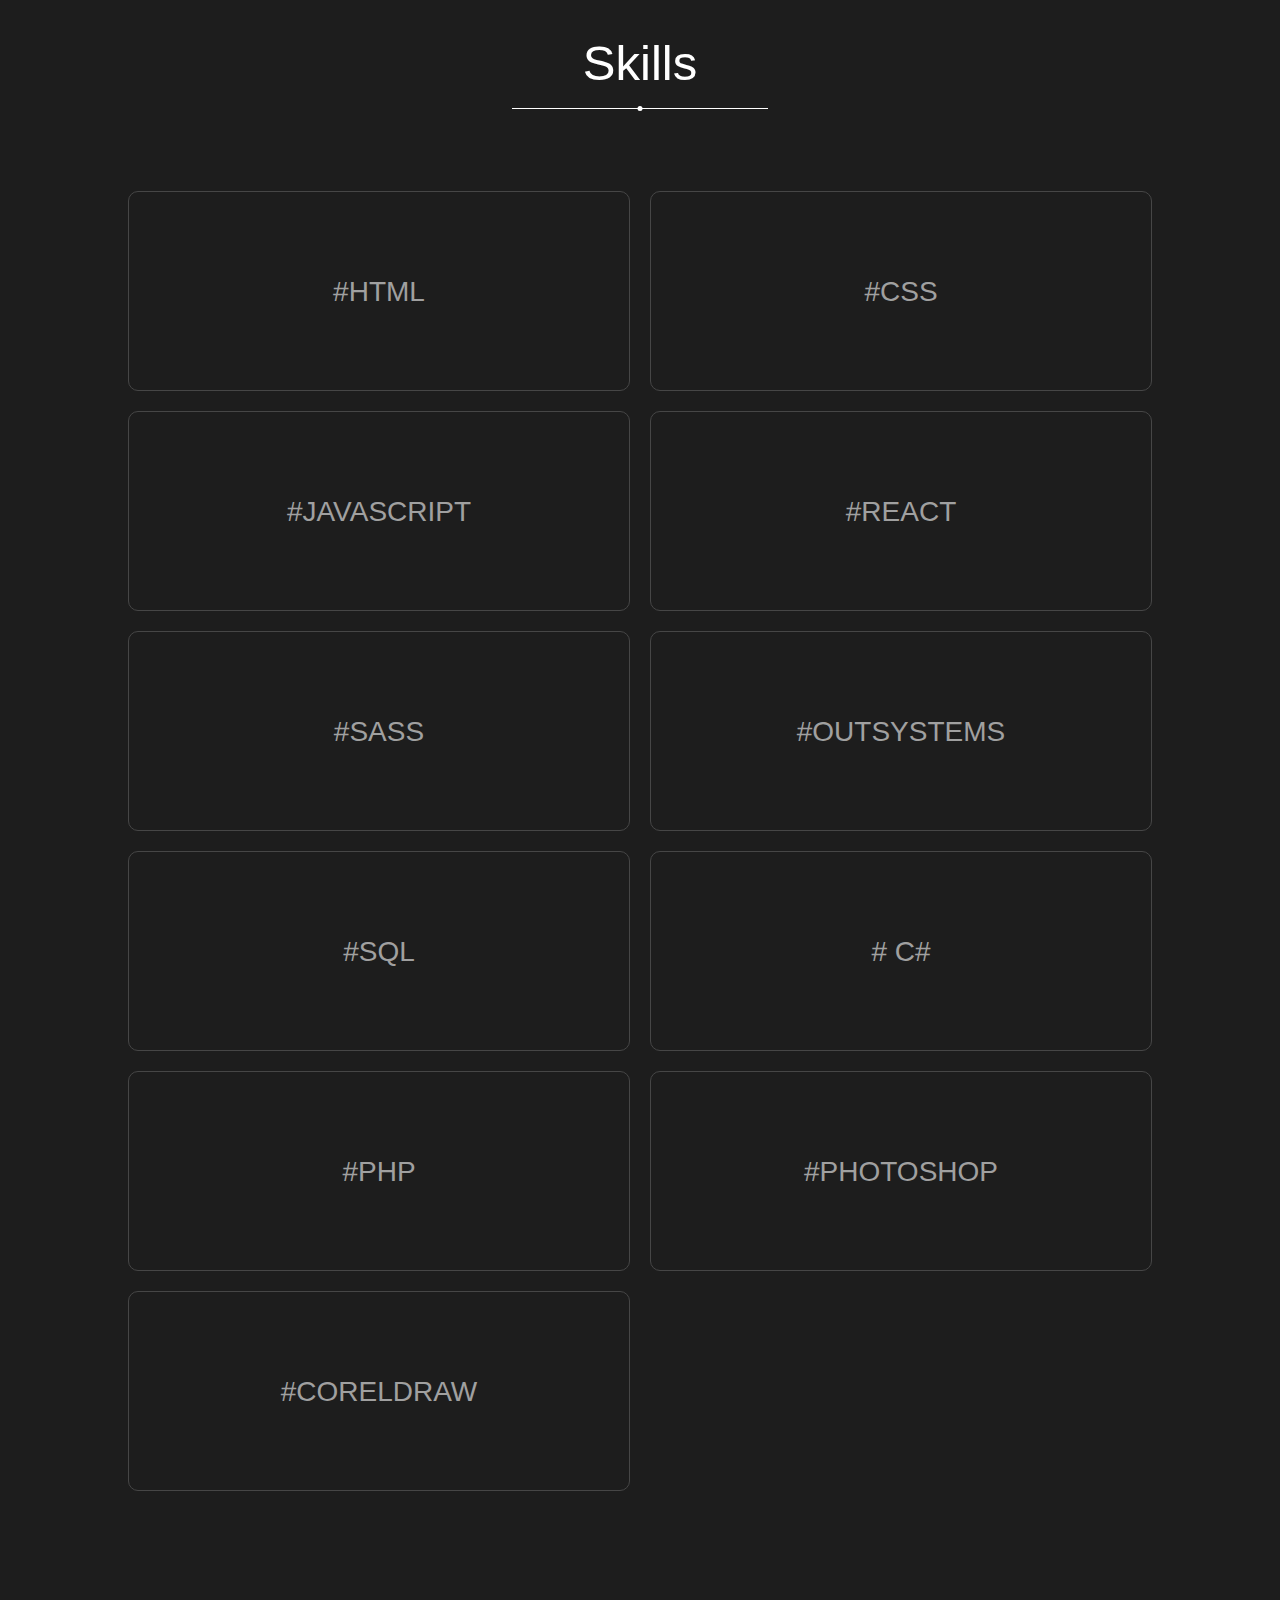
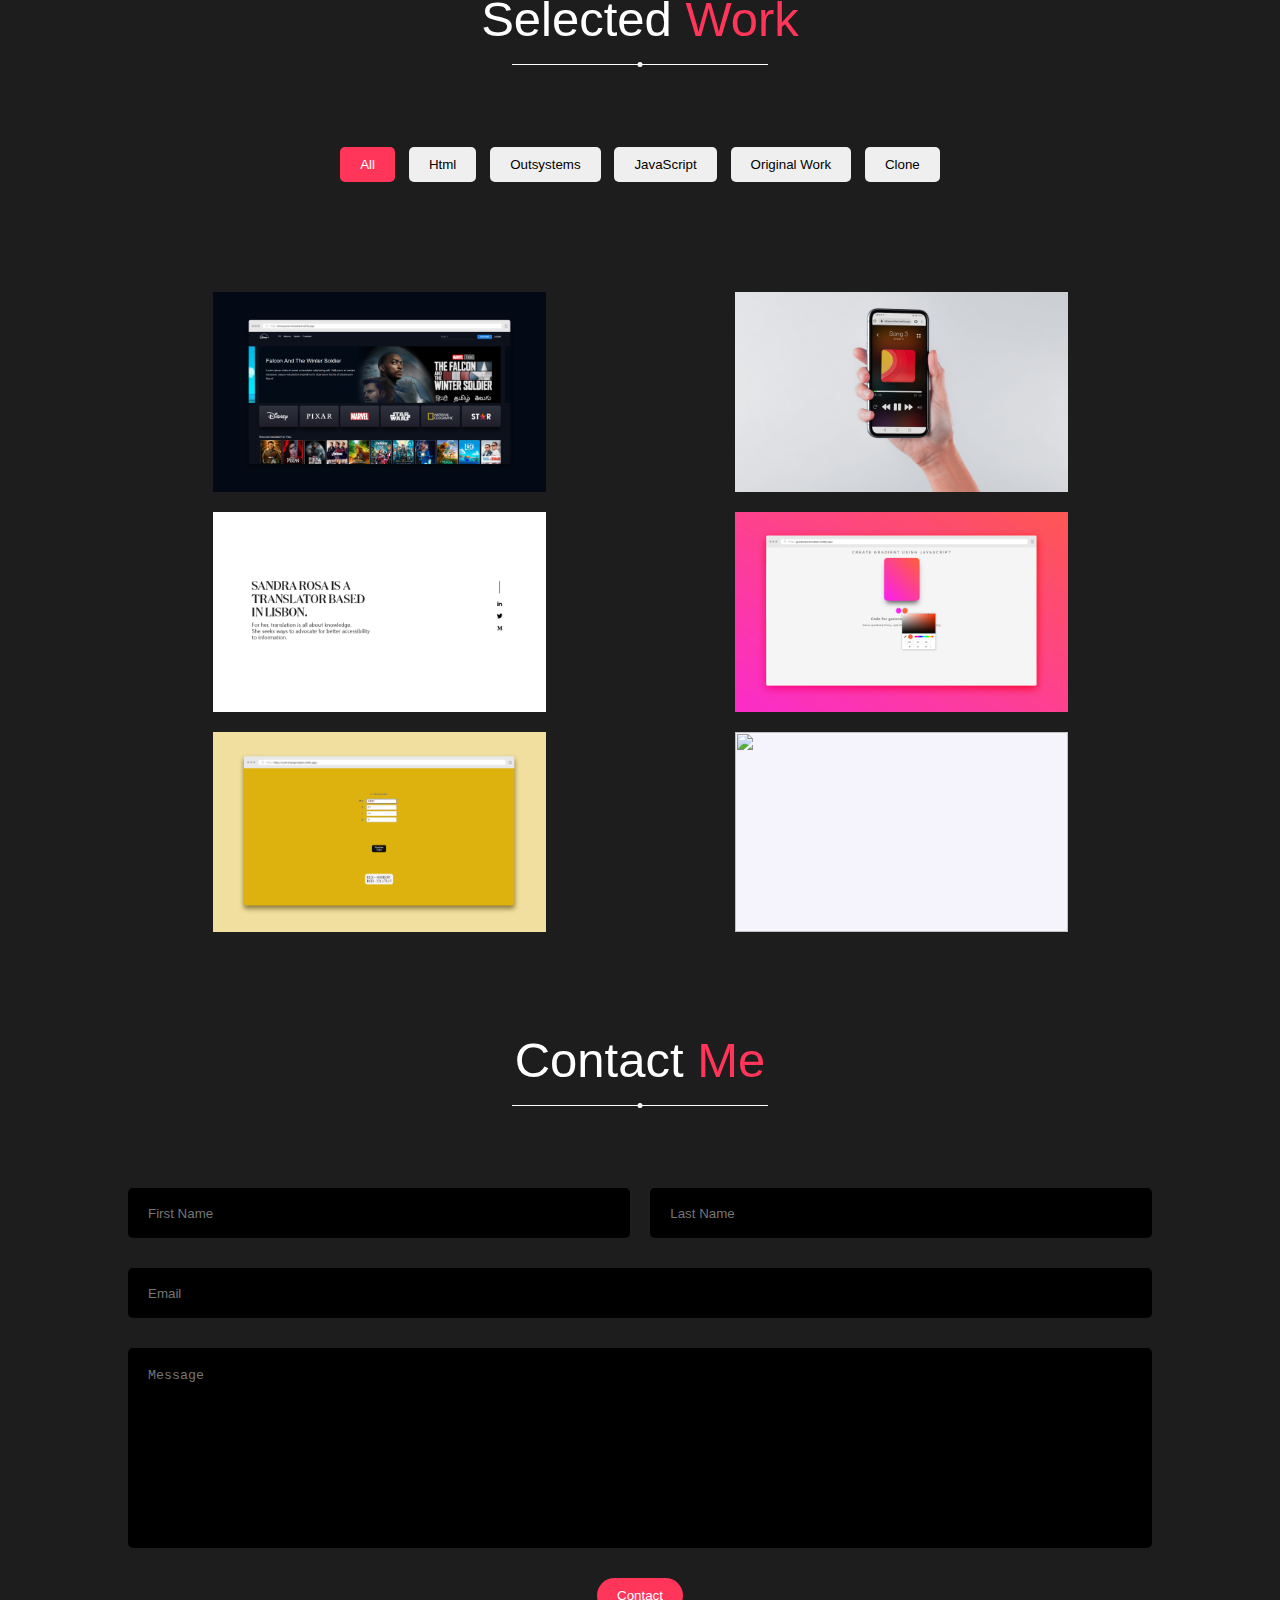
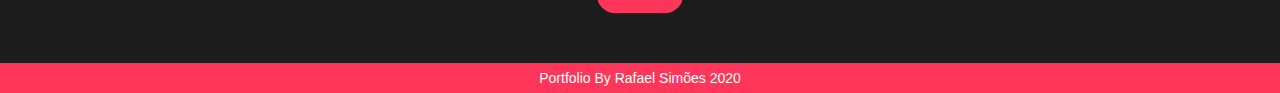
==== commit 1d4bf8af: "Merge branch 'main' of https://github.com/rafael-simoes/portfolio-webdev" ====
--- a/index.html
+++ b/index.html
@@ -1 +1,215 @@
-<!DOCTYPE html><html lang="en"><head><meta charset="UTF-8"><meta http-equiv="X-UA-Compatible" content="IE=edge"><meta name="viewport" content="width=device-width,initial-scale=1"><meta name="description" content="Personal webdev portfolio to show off my works, Owner: Rafael Simões"><title>Webdev Portfolio</title><link rel="icon" type="image/svg+xml" href="assets/favicon.svg"><link rel="icon" type="image/png" href="assets/favicon.png"><link rel="icon" type="image/x-icon" href="assets/favicon/favicon.ico"><link rel="stylesheet" href="https://pro.fontawesome.com/releases/v5.10.0/css/all.css" integrity="sha384-AYmEC3Yw5cVb3ZcuHtOA93w35dYTsvhLPVnYs9eStHfGJvOvKxVfELGroGkvsg+p" crossorigin="anonymous"><link rel="stylesheet" href="css/style.min.css"><script src="js/jquery.min.js" type="text/javascript"></script></head><body><nav class="navbar"><h1 class="brand"></h1><div class="toggle-btn"><span></span> <span></span></div><ul class="links-container"><li class="links-item"><a href="#" class="link active">home</a></li><li class="links-item"><a href="#project-section" class="link">projects</a></li><li class="links-item"><a href="#about-section" class="link">about</a></li><li class="links-item"><a href="#contact-section" class="link">contact</a></li></ul></nav><section class="home"><div id="particles-js"><div class="hero-content"><h1 class="hero-heading"><span class="highlight">hi, </span>i am rafael</h1><p class="profession">web dev</p><p class="info">Rafael is a freelancer Developer based in Lisbon, Portugal. He aims to create immersive websites and applications through crafted code while respecting people's visions and ambitions.</p></div></div><!-- <img src="assets/profilepic.jpg" alt="" class="image"> --></section><section class="about" id="about-section"><h2 class="heading">about <span class="highlight">me</span></h2><p class="sub-heading"></p><div class="separator"></div><div class="about-me-container"><div class="left-col"><ul><li><span><i class="fas fa-user"></i>Rafael Simões</span></li><li><span><i class="fas fa-at"></i>rafael.ivan.simoes@gmail.com</span></li><li><span><i class="fas fa-birthday-cake"></i>May 5 1992</span></li><li><span><i class="fas fa-mobile-alt"></i>(+351) 925 098 084</span></li><li><span><i class="fas fa-map-marker-alt"></i>Lisbon, Portugal</span></li><li><a href="https://www.linkedin.com/in/rafael-ivan/" rel="noreferrer" target="_blank"><i class="fab fa-linkedin social-icon"></i></a> <a href="https://github.com/rafael-simoes" target="_blank" rel="noreferrer"><i class="fab fa-github-square social-icon"></i></a></li></ul></div><div class="right-col"><p class="about-para">His scope goes beyond the visual experience. He strongly believes that the success of any web application lays on immersive experience and clean code. Following on a self-taught and multidisciplinary journey, he explores the solution that you'll need from day one, so you can offer a better accessibility to your product.</p><a href="https://drive.google.com/file/d/1CQBhmukUVGI3mtVKYkbn-MELP5xfaeyr/view?usp=sharing" class="btn" target="_blank" rel="noreferrer">download CV</a></div></div><h2 class="heading">skills</h2><div class="separator"></div><div class="skill-container"><div class="skill-card" style="--bg:#f06529"><p class="skill">#HTML</p></div><div class="skill-card" style="--bg:#379ad6"><p class="skill">#CSS</p></div><div class="skill-card" style="--bg:#f7df1e"><p class="skill">#JAVASCRIPT</p></div><div class="skill-card" style="--bg:#00d0ff"><p class="skill">#REACT</p></div><div class="skill-card" style="--bg:#ff00bb"><p class="skill">#SASS</p></div><div class="skill-card" style="--bg:#f00000"><p class="skill">#OUTSYSTEMS</p></div><div class="skill-card" style="--bg:#5ed9fb"><p class="skill">#SQL</p></div><div class="skill-card" style="--bg:#326690"><p class="skill"># C#</p></div><div class="skill-card" style="--bg:#4d71e8"><p class="skill">#PHP</p></div><div class="skill-card" style="--bg:#001870"><p class="skill">#PHOTOSHOP</p></div><div class="skill-card" style="--bg:#00bd00"><p class="skill">#CORELDRAW</p></div></div></section><section class="project" id="project-section"><h2 class="heading">Selected<span class="highlight"> work</span></h2><p class="sub-heading"></p><div class="separator"></div><div class="filters"><button class="filter-btn active" id="all">all</button> <button class="filter-btn" id="html">html</button> <button class="filter-btn" id="outsystems">outsystems</button> <button class="filter-btn" id="javascript">javaScript</button> <button class="filter-btn" id="originalwork">original work</button> <button class="filter-btn" id="clone">clone</button><!--             <button class="filter-btn " id="ui">ui/ux</button> --></div><div class="project-container"></div></section><section class="contact" id="contact-section"><h2 class="heading">Contact<span class="highlight"> Me</span></h2><p class="sub-heading"></p><div class="separator"></div><form action="index.html?submitted=OK" name="contact" method="POST" data-netlify="true"><div class="contact-form"><div class="name"><input type="text" name="firstName" class="first-name" required placeholder="first name"> <input type="text" name="lastName" class="last-name" required placeholder="last name"></div><input type="email" name="email" required class="email" placeholder="email"> <textarea class="message" name="message" placeholder="message" required></textarea> <button class="btn contact-btn">contact</button></div></form></section><footer class="footer">Portfolio by Rafael Simões 2020</footer><script src="js/project.min.js"></script><script src="js/script.min.js"></script><script src="js/particles.min.js"></script><script src="js/app.min.js"></script></body></html>+<!DOCTYPE html>
+<html lang="en">
+  <head>
+    <meta charset="UTF-8" />
+    <meta http-equiv="X-UA-Compatible" content="IE=edge" />
+    <meta name="viewport" content="width=device-width,initial-scale=1" />
+    <meta
+      name="description"
+      content="Personal webdev portfolio to show off my works, Owner: Rafael Simões"
+    />
+    <title>Webdev Portfolio</title>
+    <link rel="icon" type="image/svg+xml" href="assets/favicon.svg" />
+    <link rel="icon" type="image/png" href="assets/favicon.png" />
+    <link rel="icon" type="image/x-icon" href="assets/favicon/favicon.ico" />
+    <link
+      rel="stylesheet"
+      href="https://pro.fontawesome.com/releases/v5.10.0/css/all.css"
+      integrity="sha384-AYmEC3Yw5cVb3ZcuHtOA93w35dYTsvhLPVnYs9eStHfGJvOvKxVfELGroGkvsg+p"
+      crossorigin="anonymous"
+    />
+    <link rel="stylesheet" href="css/style.min.css" />
+    <script src="js/jquery.min.js" type="text/javascript"></script>
+  </head>
+  <body>
+    <nav class="navbar">
+      <h1 class="brand"></h1>
+      <div class="toggle-btn"><span></span> <span></span></div>
+      <ul class="links-container">
+        <li class="links-item"><a href="#" class="link active">home</a></li>
+        <li class="links-item">
+          <a href="#project-section" class="link">projects</a>
+        </li>
+        <li class="links-item">
+          <a href="#about-section" class="link">about</a>
+        </li>
+        <li class="links-item">
+          <a href="#contact-section" class="link">contact</a>
+        </li>
+      </ul>
+    </nav>
+    <section class="home">
+      <div id="particles-js">
+        <div class="hero-content">
+          <h1 class="hero-heading">
+            <span class="highlight">hi, </span>i am rafael
+          </h1>
+          <p class="profession">web dev</p>
+          <p class="info">
+            Rafael is a freelancer Developer based in Lisbon, Portugal. He aims
+            to create immersive websites and applications through crafted code
+            while respecting people's visions and ambitions.
+          </p>
+        </div>
+      </div>
+      <!-- <img src="assets/profilepic.jpg" alt="" class="image"> -->
+    </section>
+    <section class="about" id="about-section">
+      <h2 class="heading">about <span class="highlight">me</span></h2>
+      <p class="sub-heading"></p>
+      <div class="separator"></div>
+      <div class="about-me-container">
+        <div class="left-col">
+          <ul>
+            <li>
+              <span><i class="fas fa-user"></i>Rafael Simões</span>
+            </li>
+            <li>
+              <span><i class="fas fa-at"></i>rafael.ivan.simoes@gmail.com</span>
+            </li>
+            <li>
+              <span><i class="fas fa-birthday-cake"></i>May 5 1992</span>
+            </li>
+            <li>
+              <span><i class="fas fa-mobile-alt"></i>(+351) 925 098 084</span>
+            </li>
+            <li>
+              <span><i class="fas fa-map-marker-alt"></i>Lisbon, Portugal</span>
+            </li>
+            <li>
+              <a
+                href="https://www.linkedin.com/in/rafael-ivan/"
+                rel="noreferrer"
+                target="_blank"
+                ><i class="fab fa-linkedin social-icon"></i
+              ></a>
+              <a
+                href="https://github.com/rafael-simoes"
+                target="_blank"
+                rel="noreferrer"
+                ><i class="fab fa-github-square social-icon"></i
+              ></a>
+            </li>
+          </ul>
+        </div>
+        <div class="right-col">
+          <p class="about-para">
+            His scope goes beyond the visual experience. He strongly believes
+            that the success of any web application lays on immersive experience
+            and clean code. Following on a self-taught and multidisciplinary
+            journey, he explores the solution that you'll need from day one, so
+            you can offer a better accessibility to your product.
+          </p>
+          <a
+            href="https://drive.google.com/file/d/1CQBhmukUVGI3mtVKYkbn-MELP5xfaeyr/view?usp=sharing"
+            class="btn"
+            target="_blank"
+            rel="noreferrer"
+            >download CV</a
+          >
+        </div>
+      </div>
+      <h2 class="heading">skills</h2>
+      <div class="separator"></div>
+      <div class="skill-container">
+        <div class="skill-card" style="--bg: #f06529">
+          <p class="skill">#HTML</p>
+        </div>
+        <div class="skill-card" style="--bg: #379ad6">
+          <p class="skill">#CSS</p>
+        </div>
+        <div class="skill-card" style="--bg: #f7df1e">
+          <p class="skill">#JAVASCRIPT</p>
+        </div>
+        <div class="skill-card" style="--bg: #00d0ff">
+          <p class="skill">#REACT</p>
+        </div>
+        <div class="skill-card" style="--bg: #ff00bb">
+          <p class="skill">#SASS</p>
+        </div>
+        <div class="skill-card" style="--bg: #f00000">
+          <p class="skill">#OUTSYSTEMS</p>
+        </div>
+        <div class="skill-card" style="--bg: #5ed9fb">
+          <p class="skill">#SQL</p>
+        </div>
+        <div class="skill-card" style="--bg: #326690">
+          <p class="skill"># C#</p>
+        </div>
+        <div class="skill-card" style="--bg: #4d71e8">
+          <p class="skill">#PHP</p>
+        </div>
+        <div class="skill-card" style="--bg: #001870">
+          <p class="skill">#PHOTOSHOP</p>
+        </div>
+        <div class="skill-card" style="--bg: #00bd00">
+          <p class="skill">#CORELDRAW</p>
+        </div>
+      </div>
+    </section>
+    <section class="project" id="project-section">
+      <h2 class="heading">Selected<span class="highlight"> work</span></h2>
+      <p class="sub-heading"></p>
+      <div class="separator"></div>
+      <div class="filters">
+        <button class="filter-btn active" id="all">all</button>
+        <button class="filter-btn" id="html">html</button>
+        <button class="filter-btn" id="outsystems">outsystems</button>
+        <button class="filter-btn" id="javascript">javaScript</button>
+        <button class="filter-btn" id="originalwork">original work</button>
+        <button class="filter-btn" id="clone">clone</button
+        ><!--             <button class="filter-btn " id="ui">ui/ux</button> -->
+      </div>
+      <div class="project-container"></div>
+    </section>
+    <section class="contact" id="contact-section">
+      <h2 class="heading">Contact<span class="highlight"> Me</span></h2>
+      <p class="sub-heading"></p>
+      <div class="separator"></div>
+      <form
+        action="index.html?submitted=OK"
+        name="contact"
+        method="POST"
+        data-netlify="true"
+      >
+        <div class="contact-form">
+          <div class="name">
+            <input
+              type="text"
+              name="firstName"
+              class="first-name"
+              required
+              placeholder="first name"
+            />
+            <input
+              type="text"
+              name="lastName"
+              class="last-name"
+              required
+              placeholder="last name"
+            />
+          </div>
+          <input
+            type="email"
+            name="email"
+            required
+            class="email"
+            placeholder="email"
+          />
+          <textarea
+            class="message"
+            name="message"
+            placeholder="message"
+            required
+          ></textarea>
+          <button class="btn contact-btn">contact</button>
+        </div>
+      </form>
+    </section>
+    <footer class="footer">Portfolio by Rafael Simões 2020</footer>
+    <script src="js/project.min.js"></script>
+    <script src="js/script.min.js"></script>
+    <script src="js/particles.min.js"></script>
+    <script src="js/app.min.js"></script>
+  </body>
+</html>
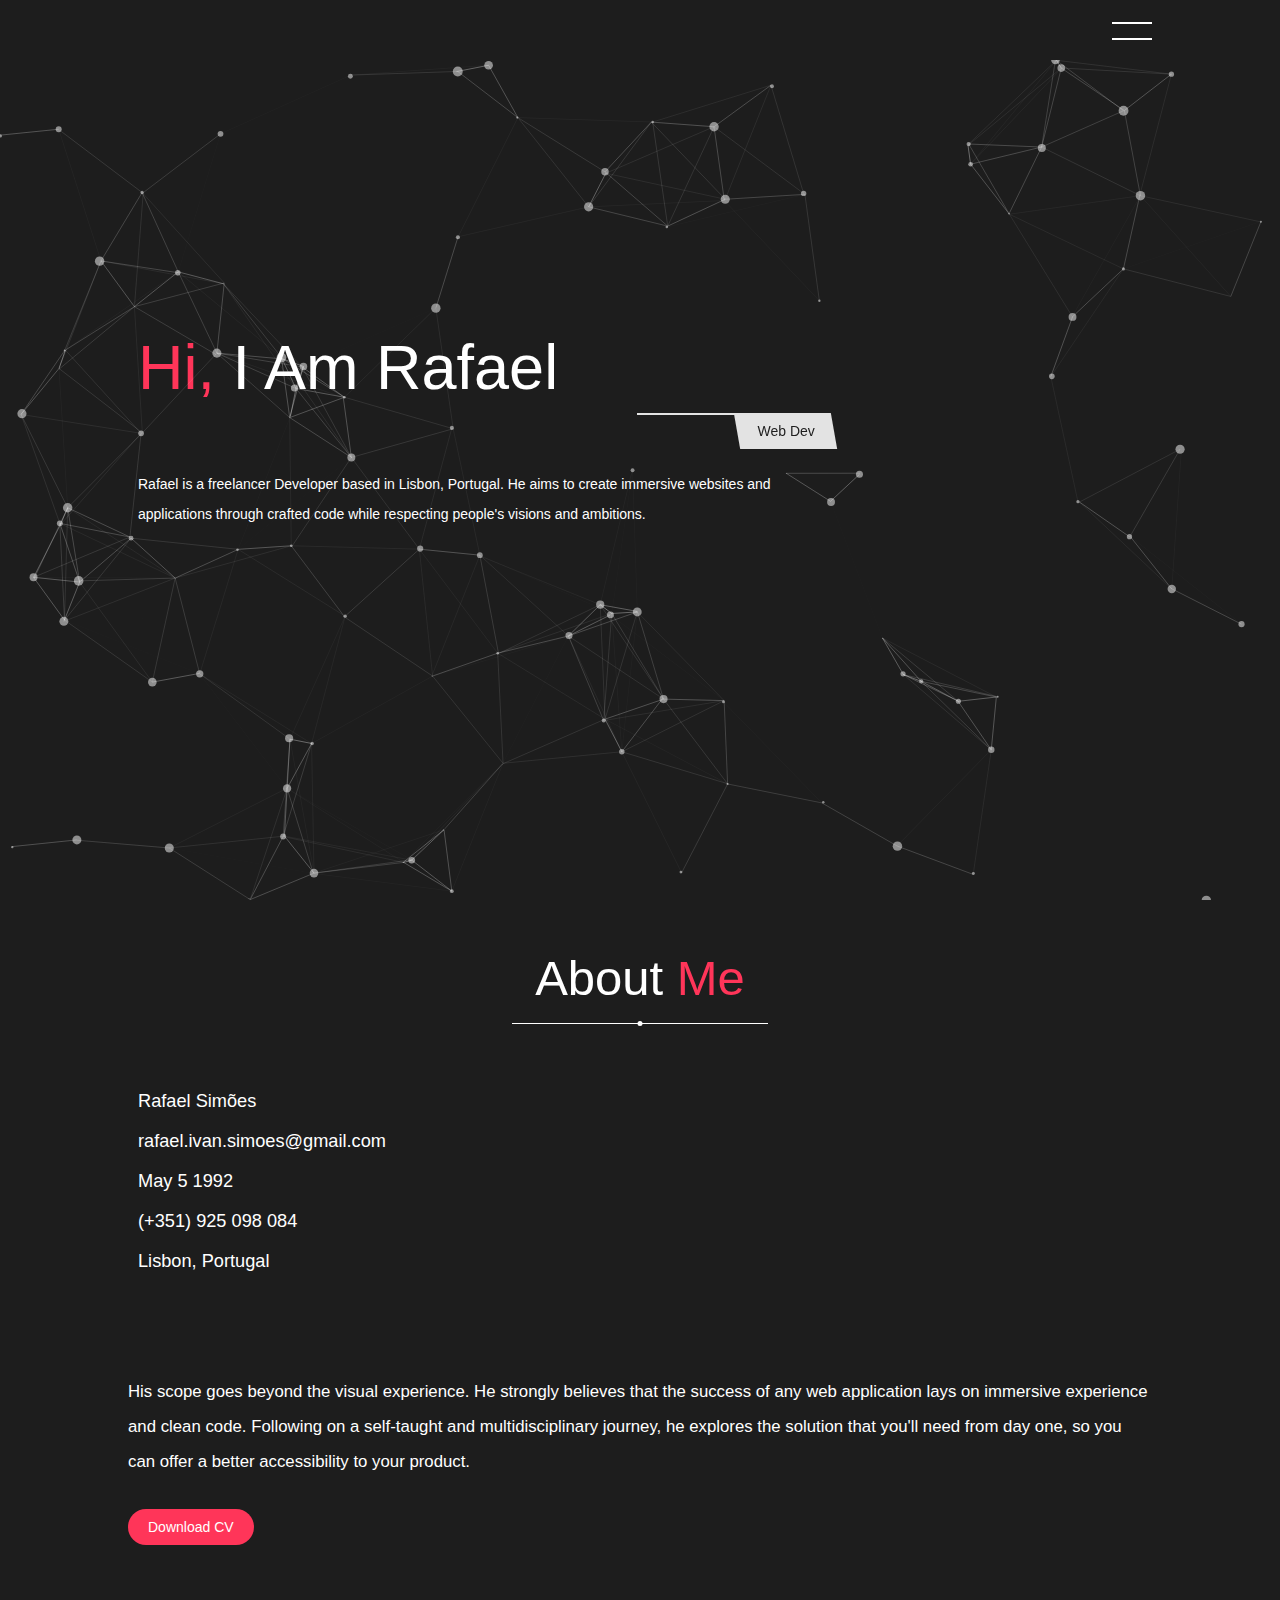
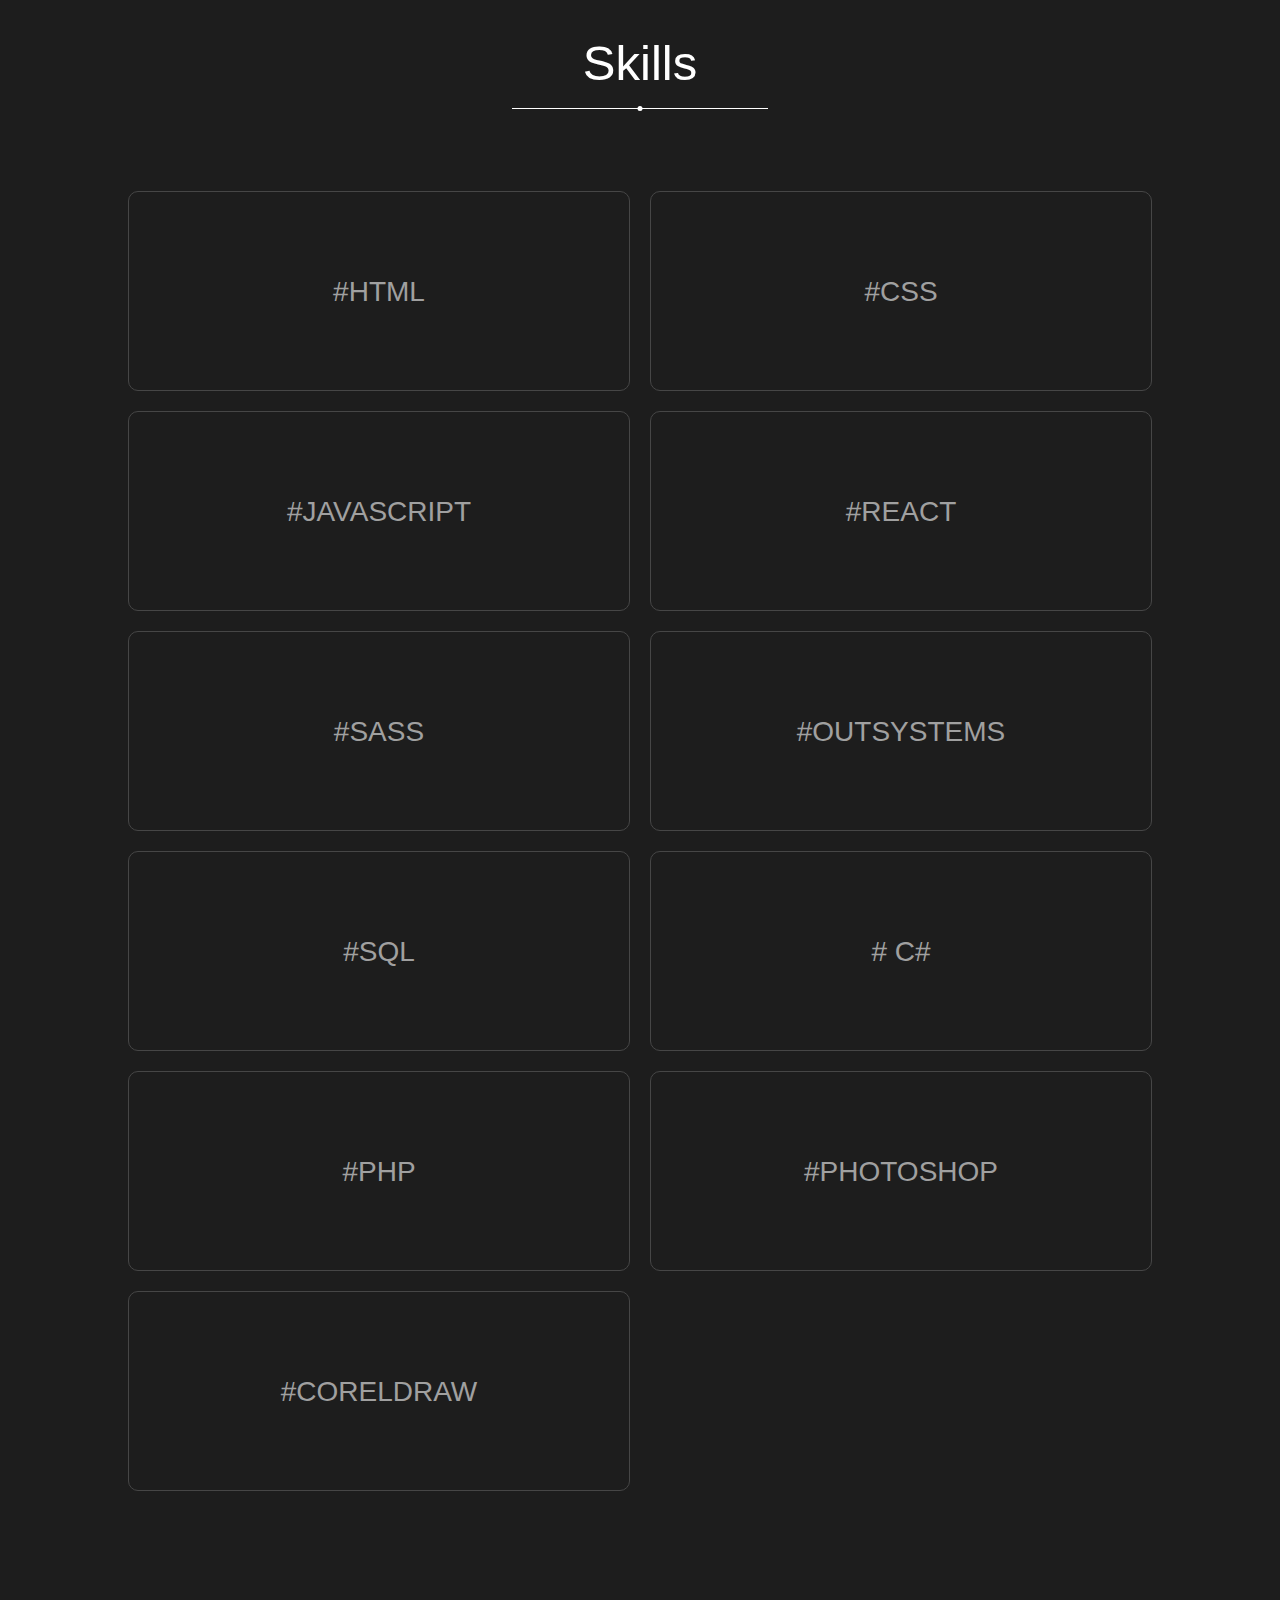
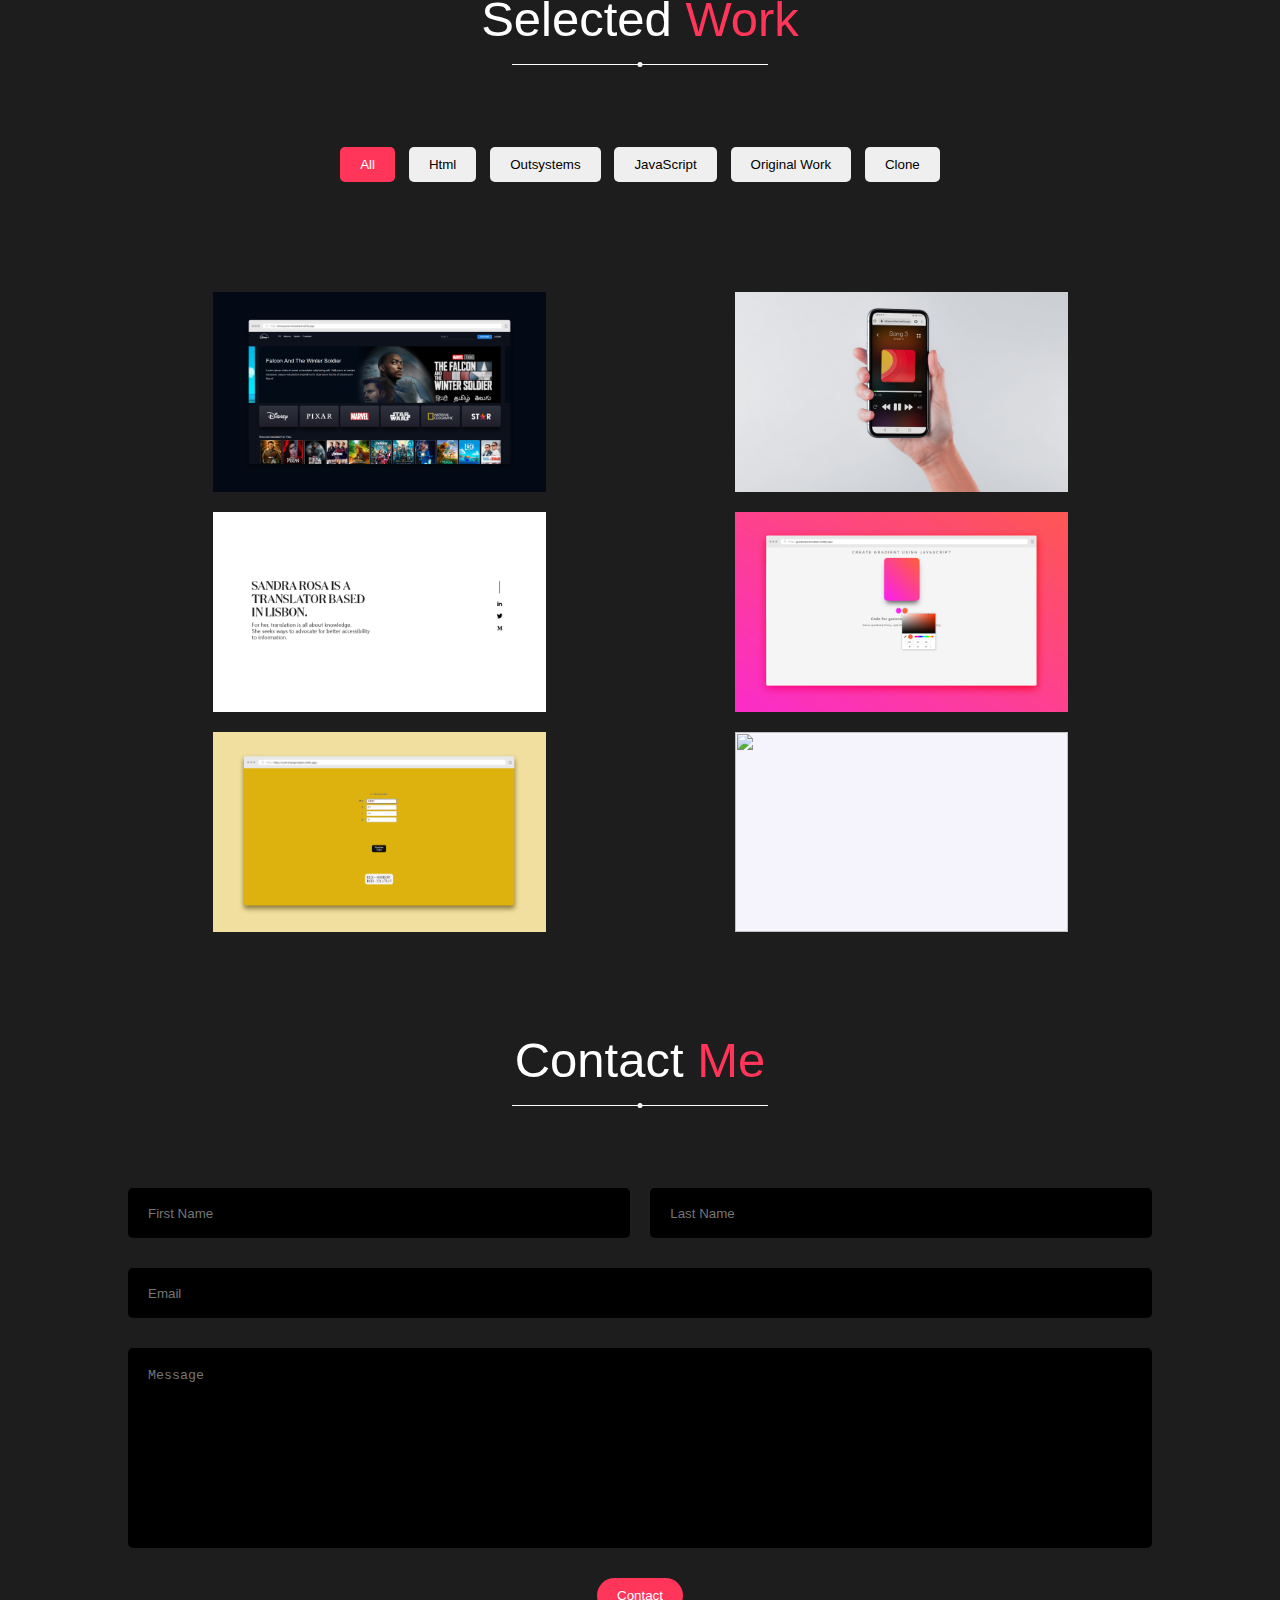
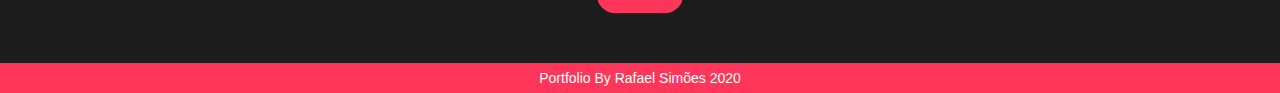
==== commit 4106db8a: "updated cv" ====
--- a/index.html
+++ b/index.html
@@ -101,7 +101,7 @@
             you can offer a better accessibility to your product.
           </p>
           <a
-            href="https://drive.google.com/file/d/1CQBhmukUVGI3mtVKYkbn-MELP5xfaeyr/view?usp=sharing"
+            href="./assets/files/cv_rafaelsimoes.pdf"
             class="btn"
             target="_blank"
             rel="noreferrer"
